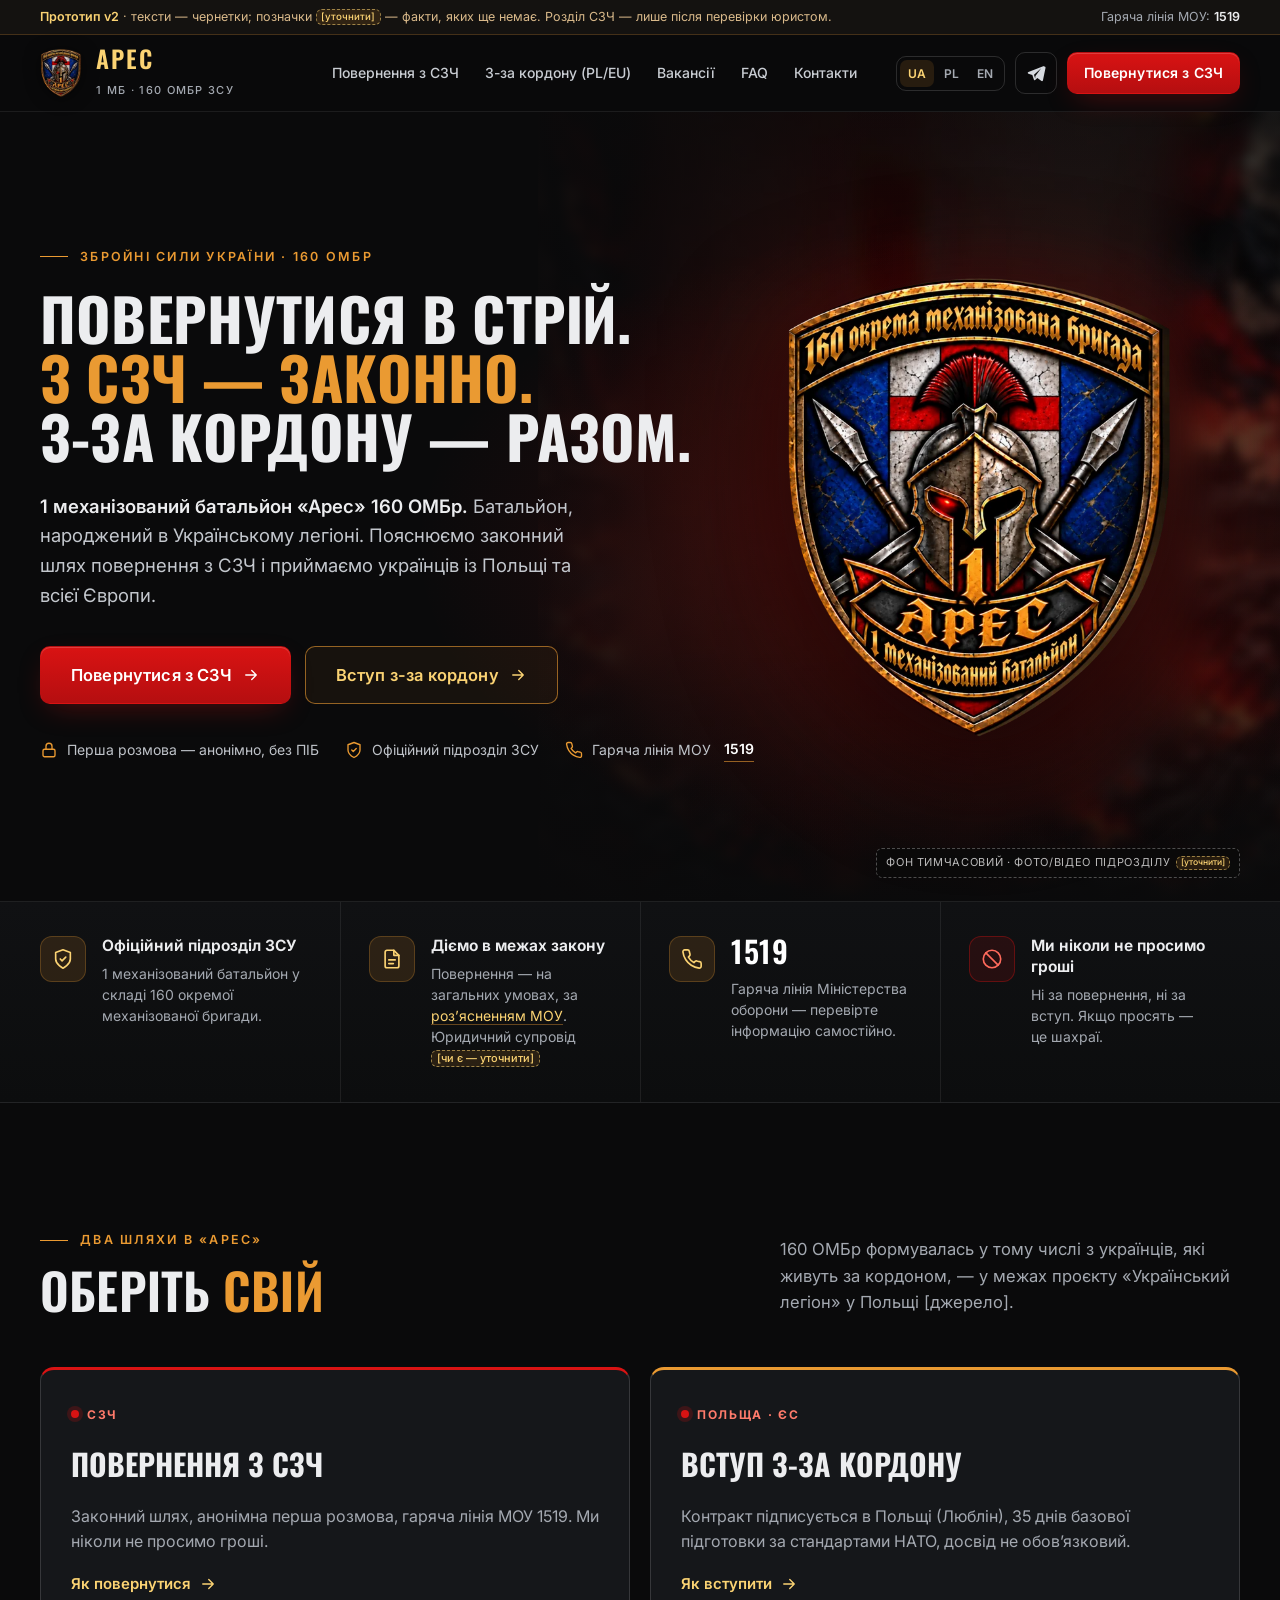
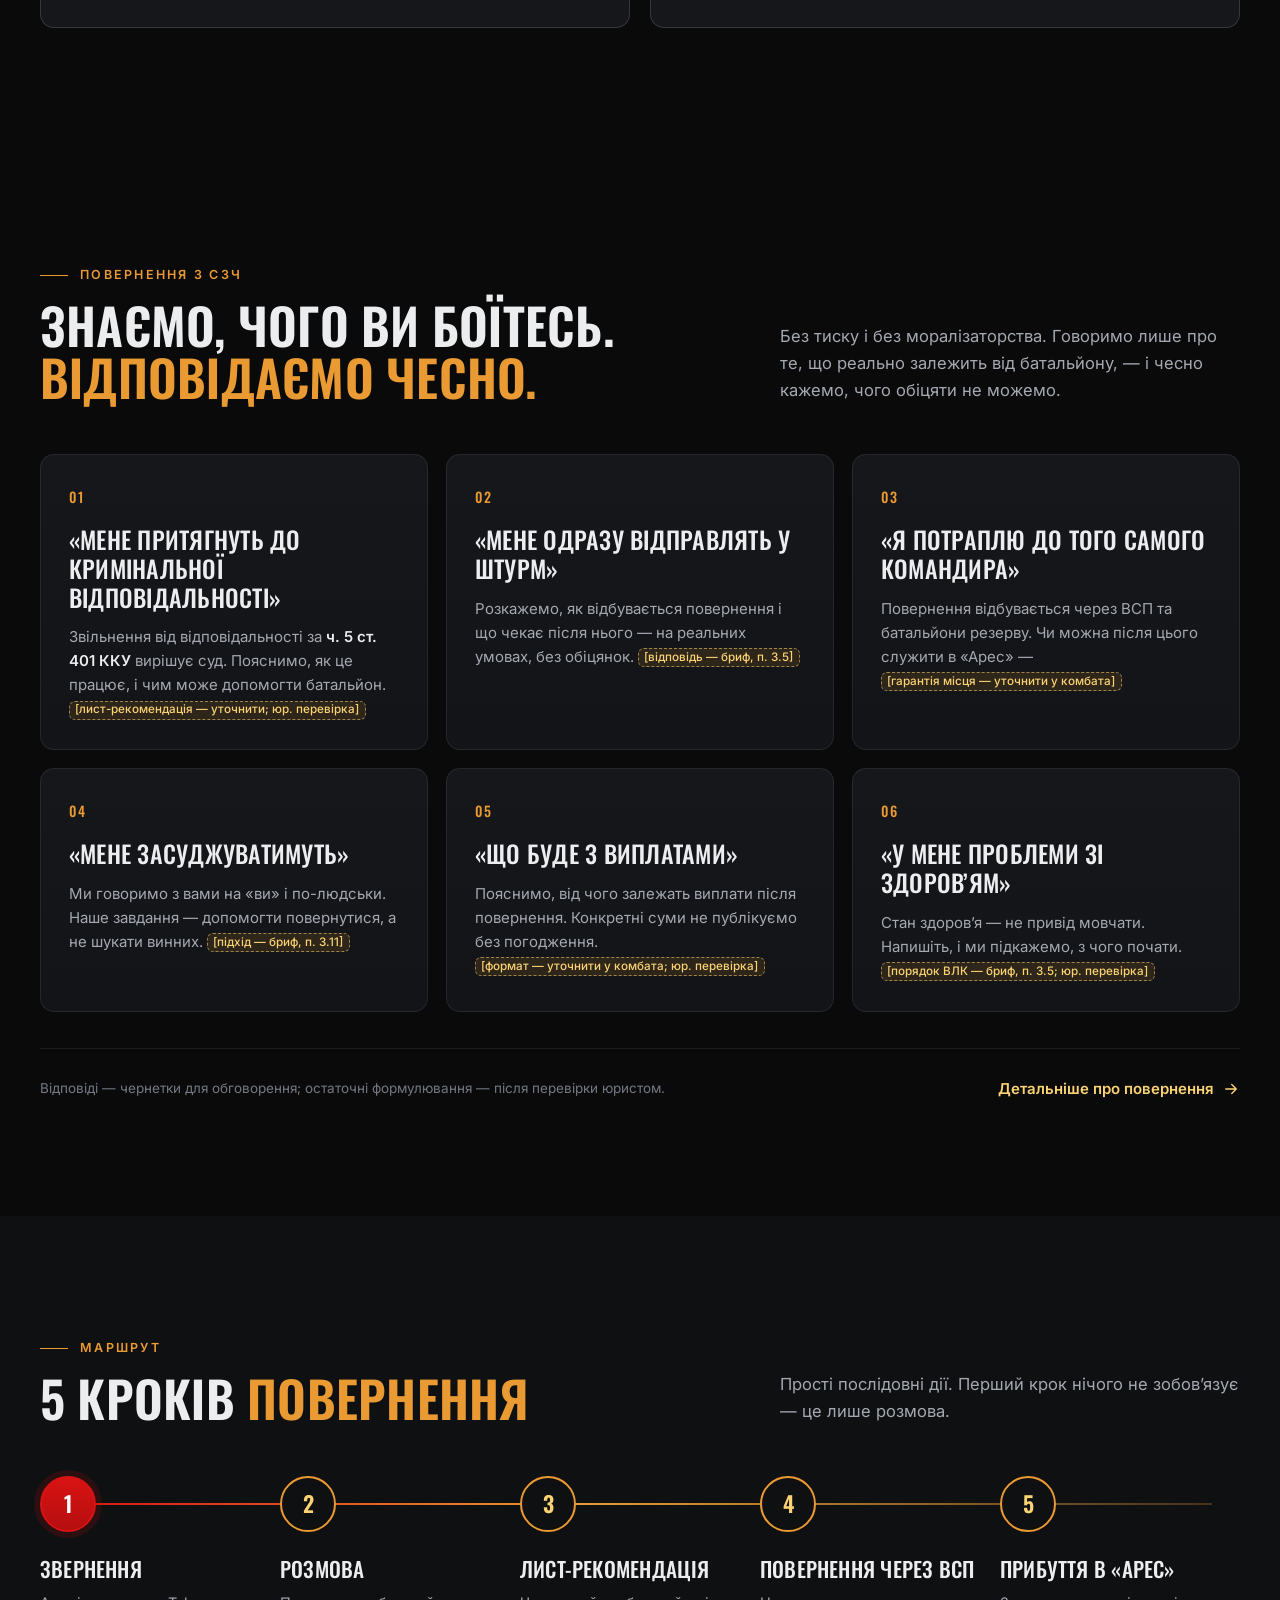
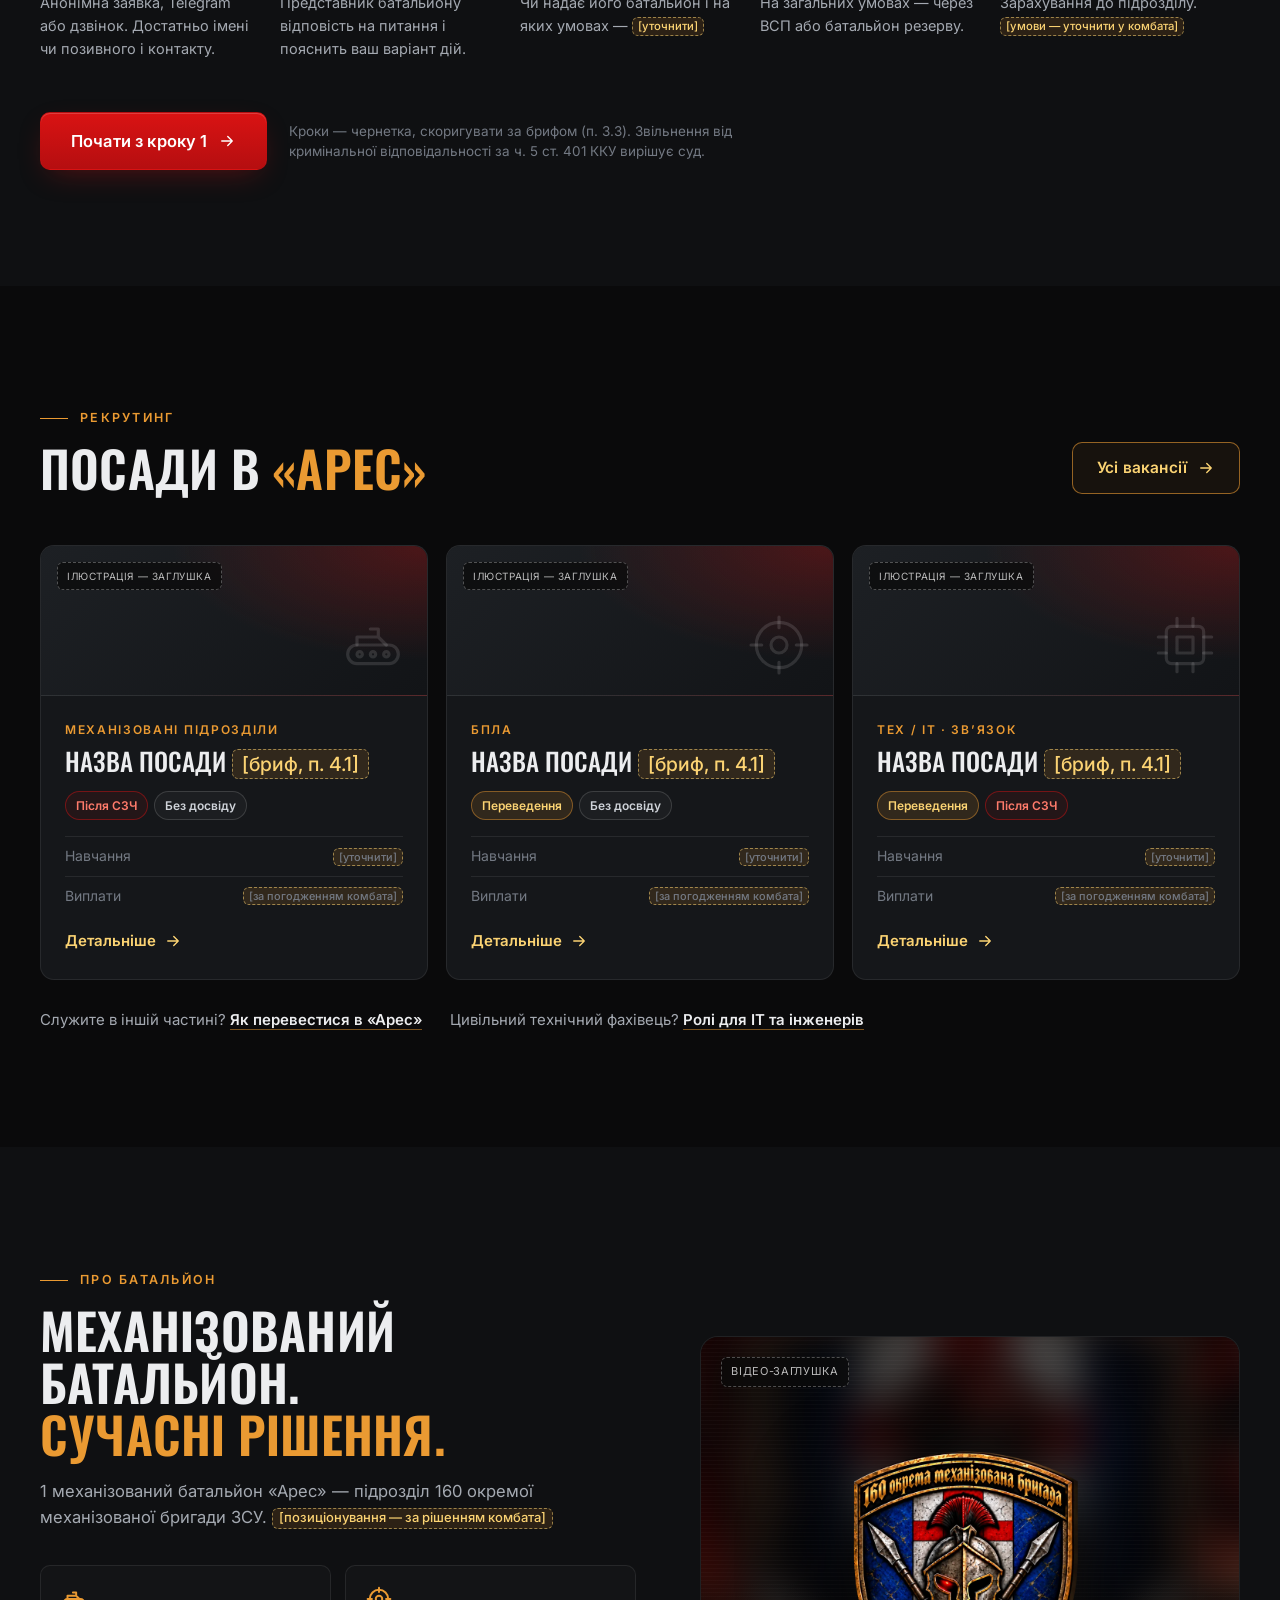
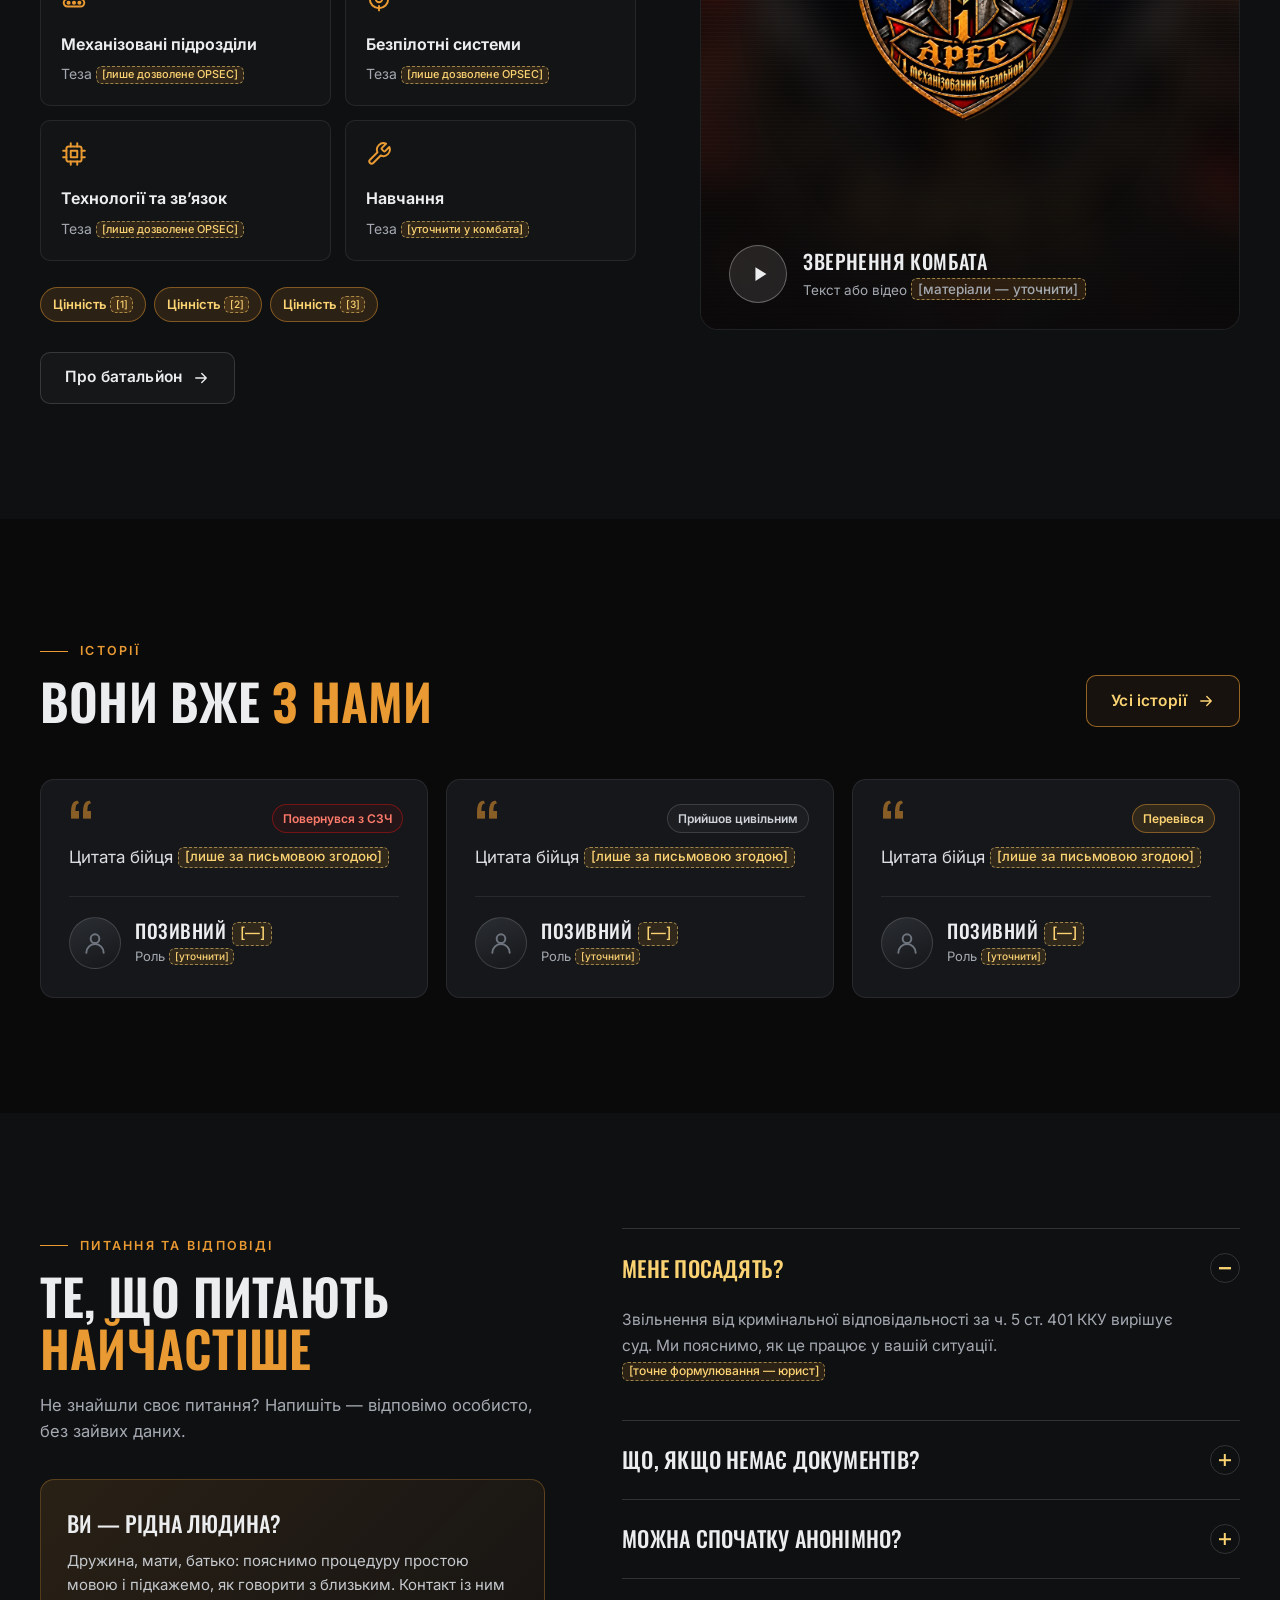
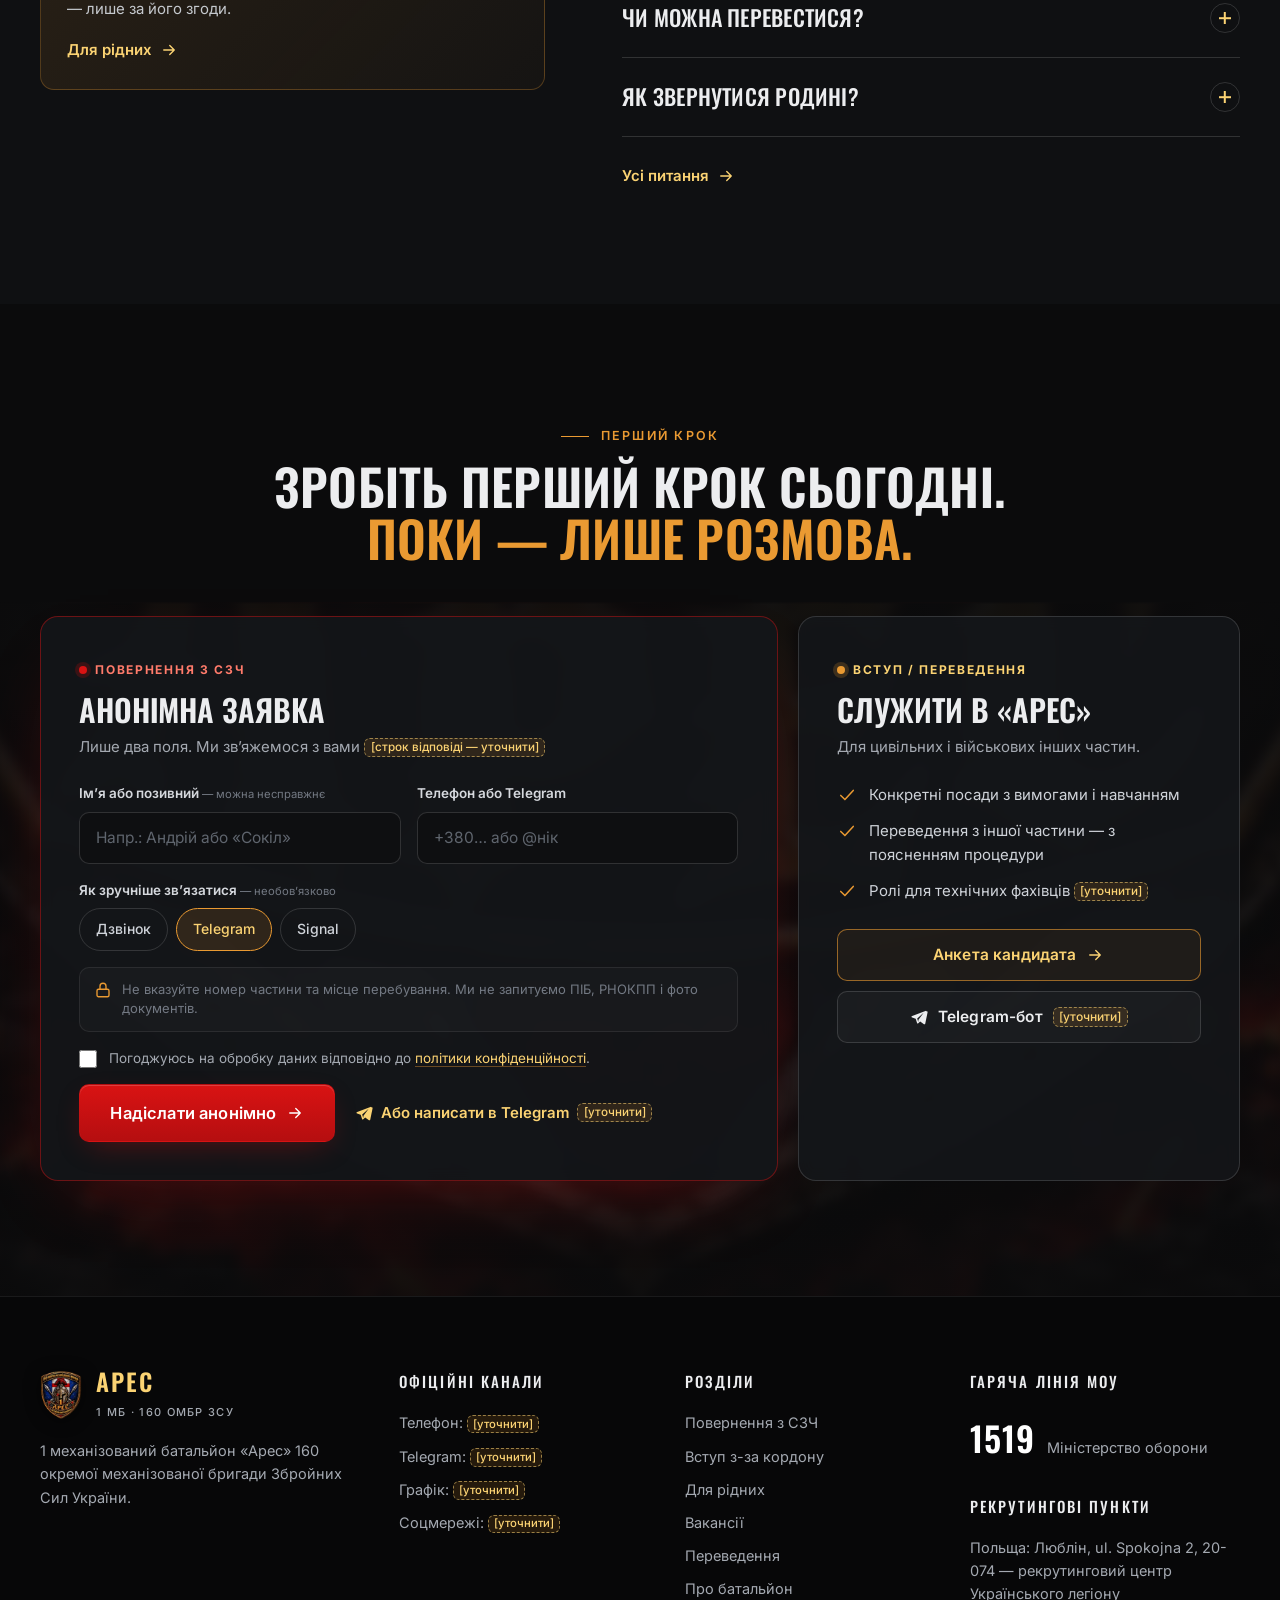
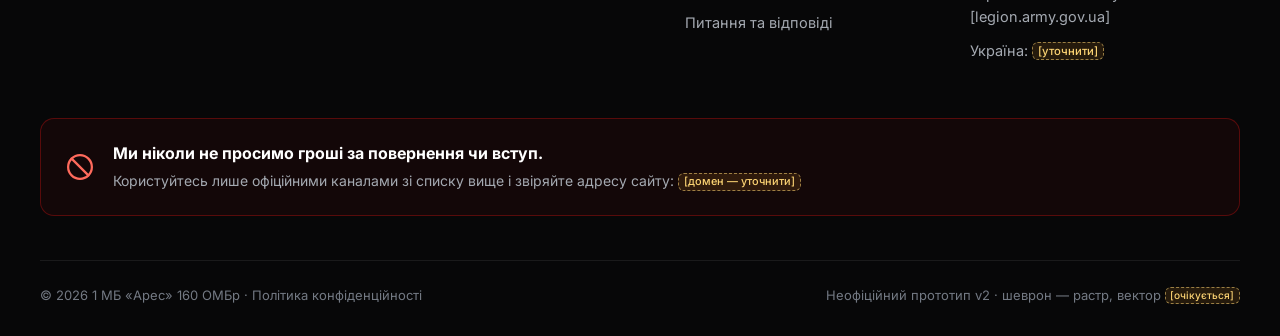
==== index.html @ 5e29948a "Mobile: PL/EU and СЗЧ quick buttons, language switch in menu" ====
<!doctype html>
<html lang="uk">
<head>
<meta charset="utf-8">
<meta name="viewport" content="width=device-width, initial-scale=1, viewport-fit=cover">
<title>1 МБ «Арес» · 160 ОМБр — повернення з СЗЧ і вступ з-за кордону</title>
<meta name="description" content="1 механізований батальйон «Арес» 160 окремої механізованої бригади ЗСУ. Пояснюємо законний шлях повернення з СЗЧ і шукаємо тих, хто хоче служити разом із нами.">
<meta name="robots" content="noindex, nofollow"><!-- прототип: не індексувати -->
<meta name="theme-color" content="#0A0A0B">
<link rel="icon" href="assets/img/favicon.png">
<link rel="preload" href="assets/fonts/Oswald.ttf" as="font" type="font/ttf" crossorigin>
<link rel="stylesheet" href="assets/css/style.css">
<link rel="stylesheet" href="assets/css/v2.css">
<link rel="alternate" hreflang="pl" href="pl/index.html"><link rel="alternate" hreflang="en" href="en/index.html">
<!-- Без сторонніх скриптів аналітики/пікселів (вимога для сторінок СЗЧ). -->
</head>
<body>

<svg width="0" height="0" style="position:absolute" aria-hidden="true">
  <symbol id="i-tg" viewBox="0 0 24 24"><path d="M21.4 3.6 2.9 10.8c-1.2.5-1.2 1.6 0 2l4.7 1.5 1.8 5.6c.2.7 1 .9 1.6.4l2.6-2.4 5 3.7c.6.4 1.5.1 1.7-.7l3.1-15c.3-1.2-.8-2-1.9-1.5zM9.6 14.1l8.6-7.7-6.9 9.1-.3 3.2-1.4-4.6z"/></symbol>
  <symbol id="i-phone" viewBox="0 0 24 24"><path d="M22 16.9v3a2 2 0 0 1-2.2 2 19.8 19.8 0 0 1-8.6-3.1 19.5 19.5 0 0 1-6-6A19.8 19.8 0 0 1 2.1 4.2 2 2 0 0 1 4.1 2h3a2 2 0 0 1 2 1.7c.1 1 .4 1.9.7 2.8a2 2 0 0 1-.5 2.1L8.1 9.9a16 16 0 0 0 6 6l1.3-1.3a2 2 0 0 1 2.1-.4c.9.3 1.8.6 2.8.7a2 2 0 0 1 1.7 2z"/></symbol>
  <symbol id="i-shield" viewBox="0 0 24 24"><path d="M12 22s8-4 8-10V5l-8-3-8 3v7c0 6 8 10 8 10z"/><path d="m9 12 2 2 4-4"/></symbol>
  <symbol id="i-lock" viewBox="0 0 24 24"><rect x="4" y="11" width="16" height="10" rx="2"/><path d="M8 11V7a4 4 0 0 1 8 0v4"/></symbol>
  <symbol id="i-scale" viewBox="0 0 24 24"><path d="M12 3v18M7 21h10M4 7h16M6 7l-3 7a3 3 0 0 0 6 0L6 7zM18 7l-3 7a3 3 0 0 0 6 0l-3-7z"/></symbol>
  <symbol id="i-ban" viewBox="0 0 24 24"><circle cx="12" cy="12" r="9.5"/><path d="m5.3 5.3 13.4 13.4"/></symbol>
  <symbol id="i-arrow" viewBox="0 0 24 24"><path d="M5 12h14M13 6l6 6-6 6"/></symbol>
  <symbol id="i-msg" viewBox="0 0 24 24"><path d="M21 11.5a8.4 8.4 0 0 1-9 8.4 8.6 8.6 0 0 1-3.8-.9L3 21l1.9-5.2A8.4 8.4 0 0 1 12 3a8.5 8.5 0 0 1 9 8.5z"/></symbol>
  <symbol id="i-cpu" viewBox="0 0 24 24"><rect x="5" y="5" width="14" height="14" rx="2"/><rect x="9" y="9" width="6" height="6"/><path d="M9 2v3M15 2v3M9 19v3M15 19v3M2 9h3M2 15h3M19 9h3M19 15h3"/></symbol>
  <symbol id="i-target" viewBox="0 0 24 24"><circle cx="12" cy="12" r="8.5"/><circle cx="12" cy="12" r="3"/><path d="M12 1.5v4M12 18.5v4M1.5 12h4M18.5 12h4"/></symbol>
  <symbol id="i-track" viewBox="0 0 24 24"><rect x="2.5" y="12" width="19" height="7" rx="3.5"/><path d="M6 12V9h8l3 3M14 9V6h-3"/><circle cx="7" cy="15.5" r="1"/><circle cx="12" cy="15.5" r="1"/><circle cx="17" cy="15.5" r="1"/></symbol>
  <symbol id="i-wrench" viewBox="0 0 24 24"><path d="M14.7 6.3a1 1 0 0 0 0 1.4l1.6 1.6a1 1 0 0 0 1.4 0l3.8-3.8a6 6 0 0 1-7.9 7.9l-6.9 6.9a2.1 2.1 0 0 1-3-3l6.9-6.9a6 6 0 0 1 7.9-7.9l-3.8 3.8z"/></symbol>
  <symbol id="i-users" viewBox="0 0 24 24"><circle cx="9" cy="8" r="3.5"/><path d="M2.5 20a6.5 6.5 0 0 1 13 0M16 4.6a3.5 3.5 0 0 1 0 6.8M18 14.2a6.5 6.5 0 0 1 3.5 5.8"/></symbol>
  <symbol id="i-user" viewBox="0 0 24 24"><circle cx="12" cy="8" r="4"/><path d="M4 21a8 8 0 0 1 16 0"/></symbol>
  <symbol id="i-play" viewBox="0 0 24 24"><path d="M7 4.5v15l12-7.5z"/></symbol>
  <symbol id="i-check" viewBox="0 0 24 24"><path d="m4.5 12.5 5 5 10-11"/></symbol>
  <symbol id="i-info" viewBox="0 0 24 24"><circle cx="12" cy="12" r="9.5"/><path d="M12 11v6M12 7.5v.01"/></symbol>
  <symbol id="i-file" viewBox="0 0 24 24"><path d="M14 2.5H6.5a2 2 0 0 0-2 2v15a2 2 0 0 0 2 2h11a2 2 0 0 0 2-2V8z"/><path d="M14 2.5V8h5.5M8.5 13h7M8.5 17h5"/></symbol>
  <symbol id="i-menu" viewBox="0 0 24 24"><path d="M3.5 7h17M3.5 12h17M3.5 17h17"/></symbol>
  <symbol id="i-x" viewBox="0 0 24 24"><path d="M6 6l12 12M18 6 6 18"/></symbol>
  <symbol id="i-heart" viewBox="0 0 24 24"><path d="M19.5 12.6 12 20l-7.5-7.4A4.9 4.9 0 0 1 12 6a4.9 4.9 0 0 1 7.5 6.6z"/></symbol>
  <symbol id="i-cross" viewBox="0 0 24 24"><path d="M9 3h6v6h6v6h-6v6H9v-6H3V9h6z"/></symbol>
</svg>

<!-- Службова смуга прототипу -->
<div class="protobar">
  <div class="container">
    <span class="protobar__long"><b>Прототип v2</b> · тексти — чернетки; позначки <span class="tbd">[уточнити]</span> — факти, яких ще немає. Розділ СЗЧ — лише після перевірки юристом.</span><span class="protobar__short"><b>Прототип v2</b> · <span class="tbd">[уточнити]</span> — факти ще невідомі</span>
    <span class="protobar__hot">Гаряча лінія МОУ: <a href="tel:1519">1519</a></span>
  </div>
</div>

<!-- 0. ХЕДЕР -->
<header class="header">
  <div class="container header__row">
    <a class="brand" href="#top" aria-label="Арес — на головну">
      <img src="assets/img/ares-chevron-120.webp" alt="Шеврон 1 МБ «Арес»" width="40" height="44">
      <span><span class="brand__name">АРЕС</span><span class="brand__sub">1 МБ · 160 ОМБр ЗСУ</span></span>
    </a>
    <nav class="nav" aria-label="Головне меню">
      <a href="szch.html">Повернення з СЗЧ</a>
      <a href="abroad.html">З-за кордону (PL/EU)</a>
      <a href="#vacancies">Вакансії</a>
      <a href="#about">Про батальйон</a>
      <a href="#stories">Історії</a>
      <a href="#faq">FAQ</a>
      <a href="#footer">Контакти</a>
    </nav>
    <div class="header__actions">
      <span class="langs"><a href="index.html" aria-current="true">UA</a><a href="pl/index.html" lang="pl">PL</a><a href="en/index.html" lang="en">EN</a></span>
      <a class="icon-btn" href="#" title="Telegram [акаунт — уточнити]" aria-label="Telegram"><svg class="icon icon--fill"><use href="#i-tg"/></svg></a>
      <a class="btn btn--red btn--sm" href="#form">Повернутися з СЗЧ</a>
      <button class="icon-btn burger" type="button" aria-label="Меню" data-menu-open><svg class="icon"><use href="#i-menu"/></svg></button>
    </div>
  </div>
</header>

<div class="mmenu" id="mmenu" role="dialog" aria-label="Меню">
  <div class="mmenu__top">
    <span class="brand"><img src="assets/img/ares-chevron-120.webp" alt="" width="34"><span class="brand__name">АРЕС</span></span>
    <button class="icon-btn" type="button" aria-label="Закрити" data-menu-close><svg class="icon"><use href="#i-x"/></svg></button>
  </div>
  <span class="langs langs--m"><a href="index.html" aria-current="true">UA</a><a href="pl/index.html" lang="pl">PL</a><a href="en/index.html" lang="en">EN</a></span>
  <nav>
    <a href="szch.html" data-menu-close>Повернення з СЗЧ</a>
    <a href="abroad.html" data-menu-close>З-за кордону (PL/EU)</a>
    <a href="#vacancies" data-menu-close>Вакансії</a>
    <a href="#about" data-menu-close>Про батальйон</a>
    <a href="#stories" data-menu-close>Історії</a>
    <a href="#faq" data-menu-close>FAQ</a>
    <a href="#footer" data-menu-close>Контакти</a>
  </nav>
  <a class="btn btn--red btn--lg" href="#form" data-menu-close>Повернутися з СЗЧ</a>
</div>

<main id="top">

<!-- 1. ПЕРШИЙ ЕКРАН -->
<section class="hero" aria-labelledby="hero-title">
  <div class="hero__media" role="img" aria-label="Тимчасовий фон: фрагмент емблеми батальйону"></div>
  <div class="hero__shade"></div>
  <div class="hero__grain"></div>
  <img class="hero__emblem" src="assets/img/ares-chevron-640.webp" alt="Шеврон 1 механізованого батальйону «Арес» 160 ОМБр" width="640" height="702">
  <span class="ph-label">Фон тимчасовий · фото/відео підрозділу <span class="tbd">[уточнити]</span></span>
  <div class="container hero__inner">
    <div class="hero__content">
      <span class="eyebrow">Збройні Сили України · 160 ОМБр</span>
      <h1 id="hero-title">
        <span>Повернутися <span class="nw">в стрій.</span></span>
        <span class="gold">З СЗЧ — законно.</span>
        <span>З-за кордону — разом.</span>
      </h1>
      <p class="hero__sub"><strong>1 механізований батальйон «Арес» 160 ОМБр.</strong> Батальйон, народжений в Українському легіоні. Пояснюємо законний шлях повернення з СЗЧ і приймаємо українців із Польщі та всієї Європи.</p>
      <div class="hero__ctas">
        <a class="btn btn--red btn--lg" href="szch.html">Повернутися з СЗЧ <svg class="icon"><use href="#i-arrow"/></svg></a>
        <a class="btn btn--gold btn--lg" href="abroad.html">Вступ з-за кордону <svg class="icon"><use href="#i-arrow"/></svg></a>
      </div>
      <ul class="hero__assure">
        <li><svg class="icon"><use href="#i-lock"/></svg>Перша розмова — анонімно, без ПІБ</li>
        <li><svg class="icon"><use href="#i-shield"/></svg>Офіційний підрозділ ЗСУ</li>
        <li><svg class="icon"><use href="#i-phone"/></svg>Гаряча лінія МОУ&nbsp;<a href="tel:1519">1519</a></li>
      </ul>
    </div>
  </div>
</section>

<!-- 2. ДОВІРА -->
<section class="trust" aria-label="Чому нам можна довіряти">
  <div class="container trust__grid">
    <div class="trust__item">
      <div class="trust__icon"><svg class="icon"><use href="#i-shield"/></svg></div>
      <div><h3>Офіційний підрозділ ЗСУ</h3><p>1 механізований батальйон у складі 160 окремої механізованої бригади.</p></div>
    </div>
    <div class="trust__item">
      <div class="trust__icon"><svg class="icon"><use href="#i-file"/></svg></div>
      <div><h3>Діємо в межах закону</h3><p>Повернення — на загальних умовах, за <a href="#">роз’ясненням МОУ</a>. Юридичний супровід <span class="tbd">[чи є — уточнити]</span></p></div>
    </div>
    <div class="trust__item">
      <div class="trust__icon"><svg class="icon"><use href="#i-phone"/></svg></div>
      <div><span class="trust__big">1519</span><p style="margin-top:6px">Гаряча лінія Міністерства оборони — перевірте інформацію самостійно.</p></div>
    </div>
    <div class="trust__item trust__item--warn">
      <div class="trust__icon"><svg class="icon"><use href="#i-ban"/></svg></div>
      <div><h3>Ми ніколи не просимо гроші</h3><p>Ні за повернення, ні за вступ. Якщо просять — це шахраї.</p></div>
    </div>
  </div>
</section>

<!-- 2b. ДВА ШЛЯХИ -->
<section class="section paths" aria-labelledby="paths-title">
  <div class="container">
    <div class="section__head"><div><span class="eyebrow">Два шляхи в «Арес»</span><h2 class="h2" id="paths-title">Оберіть <em>свій</em></h2></div>
    <p class="lead">160 ОМБр формувалась у тому числі з українців, які живуть за кордоном, — у межах проєкту «Український легіон» у Польщі <a href="https://lfrecruiting.mil.gov.ua/brigade?id=20" target="_blank" rel="noopener">[джерело]</a>.</p></div>
    <div class="paths__grid">
      <a class="path path--red" href="szch.html"><span class="card__tag">СЗЧ</span><h3>Повернення з СЗЧ</h3><p>Законний шлях, анонімна перша розмова, гаряча лінія МОУ 1519. Ми ніколи не просимо гроші.</p><span class="link-arrow">Як повернутися <svg class="icon"><use href="#i-arrow"/></svg></span></a>
      <a class="path path--gold" href="abroad.html"><span class="card__tag">Польща · ЄС</span><h3>Вступ з-за кордону</h3><p>Контракт підписується в Польщі (Люблін), 35 днів базової підготовки за стандартами НАТО, досвід не обовʼязковий.</p><span class="link-arrow">Як вступити <svg class="icon"><use href="#i-arrow"/></svg></span></a>
    </div>
  </div>
</section>

<!-- 3. СТРАХИ → ВІДПОВІДІ -->
<section class="section" id="szch" aria-labelledby="fears-title">
  <div class="container">
    <div class="section__head">
      <div>
        <span class="eyebrow">Повернення з СЗЧ</span>
        <h2 class="h2" id="fears-title">Знаємо, чого ви боїтесь.<br><em>Відповідаємо чесно.</em></h2>
      </div>
      <p class="lead">Без тиску і без моралізаторства. Говоримо лише про те, що реально залежить від батальйону, — і чесно кажемо, чого обіцяти не можемо.</p>
    </div>
    <div class="fears">
      <article class="fear">
        <span class="fear__num">01</span>
        <h3 class="fear__q">«Мене притягнуть до кримінальної відповідальності»</h3>
        <p class="fear__a">Звільнення від відповідальності за <strong>ч. 5 ст. 401 ККУ</strong> вирішує суд. Пояснимо, як це працює, і чим може допомогти батальйон. <span class="tbd">[лист-рекомендація — уточнити; юр. перевірка]</span></p>
      </article>
      <article class="fear">
        <span class="fear__num">02</span>
        <h3 class="fear__q">«Мене одразу відправлять у штурм»</h3>
        <p class="fear__a">Розкажемо, як відбувається повернення і що чекає після нього — на реальних умовах, без обіцянок. <span class="tbd">[відповідь — бриф, п. 3.5]</span></p>
      </article>
      <article class="fear">
        <span class="fear__num">03</span>
        <h3 class="fear__q">«Я потраплю до того самого командира»</h3>
        <p class="fear__a">Повернення відбувається через ВСП та батальйони резерву. Чи можна після цього служити в «Арес» — <span class="tbd">[гарантія місця — уточнити у комбата]</span></p>
      </article>
      <article class="fear">
        <span class="fear__num">04</span>
        <h3 class="fear__q">«Мене засуджуватимуть»</h3>
        <p class="fear__a">Ми говоримо з вами на «ви» і по-людськи. Наше завдання — допомогти повернутися, а не шукати винних. <span class="tbd">[підхід — бриф, п. 3.11]</span></p>
      </article>
      <article class="fear">
        <span class="fear__num">05</span>
        <h3 class="fear__q">«Що буде з виплатами»</h3>
        <p class="fear__a">Пояснимо, від чого залежать виплати після повернення. Конкретні суми не публікуємо без погодження. <span class="tbd">[формат — уточнити у комбата; юр. перевірка]</span></p>
      </article>
      <article class="fear">
        <span class="fear__num">06</span>
        <h3 class="fear__q">«У мене проблеми зі здоров’ям»</h3>
        <p class="fear__a">Стан здоров’я — не привід мовчати. Напишіть, і ми підкажемо, з чого почати. <span class="tbd">[порядок ВЛК — бриф, п. 3.5; юр. перевірка]</span></p>
      </article>
    </div>
    <div class="fears__foot">
      <span>Відповіді — чернетки для обговорення; остаточні формулювання — після перевірки юристом.</span>
      <a class="link-arrow" href="#">Детальніше про повернення <svg class="icon"><use href="#i-arrow"/></svg></a>
    </div>
  </div>
</section>

<!-- 4. КРОКИ ПОВЕРНЕННЯ -->
<section class="section section--alt" aria-labelledby="steps-title">
  <div class="container">
    <div class="section__head">
      <div>
        <span class="eyebrow">Маршрут</span>
        <h2 class="h2" id="steps-title">5 кроків <em>повернення</em></h2>
      </div>
      <p class="lead">Прості послідовні дії. Перший крок нічого не зобов’язує — це лише розмова.</p>
    </div>
    <ol class="steps">
      <li class="step"><span class="step__dot">1</span><h3>Звернення</h3><p>Анонімна заявка, Telegram або дзвінок. Достатньо імені чи позивного і контакту.</p></li>
      <li class="step"><span class="step__dot">2</span><h3>Розмова</h3><p>Представник батальйону відповість на питання і пояснить ваш варіант дій.</p></li>
      <li class="step"><span class="step__dot">3</span><h3>Лист-рекомендація</h3><p>Чи надає його батальйон і на яких умовах — <span class="tbd">[уточнити]</span></p></li>
      <li class="step"><span class="step__dot">4</span><h3>Повернення через ВСП</h3><p>На загальних умовах — через ВСП або батальйон резерву.</p></li>
      <li class="step"><span class="step__dot">5</span><h3>Прибуття в «Арес»</h3><p>Зарахування до підрозділу. <span class="tbd">[умови — уточнити у комбата]</span></p></li>
    </ol>
    <div class="steps__cta">
      <a class="btn btn--red btn--lg" href="#form">Почати з кроку 1 <svg class="icon"><use href="#i-arrow"/></svg></a>
      <small>Кроки — чернетка, скоригувати за брифом (п. 3.3). Звільнення від кримінальної відповідальності за ч. 5 ст. 401 ККУ вирішує суд.</small>
    </div>
  </div>
</section>

<!-- 5. ВАКАНСІЇ (ПРЕВ’Ю) -->
<section class="section" id="vacancies" aria-labelledby="vac-title">
  <div class="container">
    <div class="section__head">
      <div>
        <span class="eyebrow">Рекрутинг</span>
        <h2 class="h2" id="vac-title">Посади в <em>«Арес»</em></h2>
      </div>
      <a class="btn btn--gold" href="#">Усі вакансії <svg class="icon"><use href="#i-arrow"/></svg></a>
    </div>
    <div class="vacs">
      <article class="vac">
        <div class="vac__media"><span class="ph-label">Ілюстрація — заглушка</span><svg class="icon"><use href="#i-track"/></svg></div>
        <div class="vac__body">
          <span class="vac__dir">Механізовані підрозділи</span>
          <h3 class="vac__title">Назва посади <span class="tbd">[бриф, п. 4.1]</span></h3>
          <div class="badges"><span class="badge badge--red">Після СЗЧ</span><span class="badge">Без досвіду</span></div>
          <ul class="vac__meta">
            <li><span>Навчання</span><span><span class="tbd">[уточнити]</span></span></li>
            <li><span>Виплати</span><span><span class="tbd">[за погодженням комбата]</span></span></li>
          </ul>
          <a class="link-arrow" href="#">Детальніше <svg class="icon"><use href="#i-arrow"/></svg></a>
        </div>
      </article>
      <article class="vac">
        <div class="vac__media"><span class="ph-label">Ілюстрація — заглушка</span><svg class="icon"><use href="#i-target"/></svg></div>
        <div class="vac__body">
          <span class="vac__dir">БпЛА</span>
          <h3 class="vac__title">Назва посади <span class="tbd">[бриф, п. 4.1]</span></h3>
          <div class="badges"><span class="badge badge--gold">Переведення</span><span class="badge">Без досвіду</span></div>
          <ul class="vac__meta">
            <li><span>Навчання</span><span><span class="tbd">[уточнити]</span></span></li>
            <li><span>Виплати</span><span><span class="tbd">[за погодженням комбата]</span></span></li>
          </ul>
          <a class="link-arrow" href="#">Детальніше <svg class="icon"><use href="#i-arrow"/></svg></a>
        </div>
      </article>
      <article class="vac">
        <div class="vac__media"><span class="ph-label">Ілюстрація — заглушка</span><svg class="icon"><use href="#i-cpu"/></svg></div>
        <div class="vac__body">
          <span class="vac__dir">Тех / ІТ · зв’язок</span>
          <h3 class="vac__title">Назва посади <span class="tbd">[бриф, п. 4.1]</span></h3>
          <div class="badges"><span class="badge badge--gold">Переведення</span><span class="badge badge--red">Після СЗЧ</span></div>
          <ul class="vac__meta">
            <li><span>Навчання</span><span><span class="tbd">[уточнити]</span></span></li>
            <li><span>Виплати</span><span><span class="tbd">[за погодженням комбата]</span></span></li>
          </ul>
          <a class="link-arrow" href="#">Детальніше <svg class="icon"><use href="#i-arrow"/></svg></a>
        </div>
      </article>
    </div>
    <div class="vacs__alt">
      <span>Служите в іншій частині? <a href="#">Як перевестися в «Арес»</a></span>
      <span>Цивільний технічний фахівець? <a href="#">Ролі для ІТ та інженерів</a></span>
    </div>
  </div>
</section>

<!-- 6. ПРО БАТАЛЬЙОН / ТЕХНОЛОГІЇ -->
<section class="section section--alt" id="about" aria-labelledby="about-title">
  <div class="container about">
    <div>
      <span class="eyebrow">Про батальйон</span>
      <h2 class="h2" id="about-title">Механізований батальйон.<br><em>Сучасні рішення.</em></h2>
      <p class="lead">1 механізований батальйон «Арес» — підрозділ 160 окремої механізованої бригади ЗСУ. <span class="tbd">[позиціонування — за рішенням комбата]</span></p>
      <div class="theses">
        <div class="thesis"><svg class="icon"><use href="#i-track"/></svg><h3>Механізовані підрозділи</h3><p>Теза <span class="tbd">[лише дозволене OPSEC]</span></p></div>
        <div class="thesis"><svg class="icon"><use href="#i-target"/></svg><h3>Безпілотні системи</h3><p>Теза <span class="tbd">[лише дозволене OPSEC]</span></p></div>
        <div class="thesis"><svg class="icon"><use href="#i-cpu"/></svg><h3>Технології та зв’язок</h3><p>Теза <span class="tbd">[лише дозволене OPSEC]</span></p></div>
        <div class="thesis"><svg class="icon"><use href="#i-wrench"/></svg><h3>Навчання</h3><p>Теза <span class="tbd">[уточнити у комбата]</span></p></div>
      </div>
      <div class="values">
        <span class="badge badge--gold">Цінність <span class="tbd">[1]</span></span>
        <span class="badge badge--gold">Цінність <span class="tbd">[2]</span></span>
        <span class="badge badge--gold">Цінність <span class="tbd">[3]</span></span>
      </div>
      <a class="btn btn--ghost" href="#">Про батальйон <svg class="icon"><use href="#i-arrow"/></svg></a>
    </div>
    <div class="about__media">
      <span class="ph-label">Відео-заглушка</span>
      <img class="about__shield" src="assets/img/ares-chevron-640.webp" alt="Шеврон батальйону «Арес»" width="640" height="702" loading="lazy">
      <div class="about__play">
        <i><svg class="icon icon--fill"><use href="#i-play"/></svg></i>
        <div><b>Звернення комбата</b><span>Текст або відео <span class="tbd">[матеріали — уточнити]</span></span></div>
      </div>
    </div>
  </div>
</section>

<!-- 7. ІСТОРІЇ -->
<section class="section" id="stories" aria-labelledby="stories-title">
  <div class="container">
    <div class="section__head">
      <div>
        <span class="eyebrow">Історії</span>
        <h2 class="h2" id="stories-title">Вони вже <em>з нами</em></h2>
      </div>
      <a class="btn btn--gold" href="#">Усі історії <svg class="icon"><use href="#i-arrow"/></svg></a>
    </div>
    <div class="stories">
      <article class="story">
        <span class="badge badge--red">Повернувся з СЗЧ</span>
        <div class="story__q">“</div>
        <blockquote>Цитата бійця <span class="tbd">[лише за письмовою згодою]</span></blockquote>
        <div class="story__who"><span class="avatar"><svg class="icon"><use href="#i-user"/></svg></span><div><div class="story__name">Позивний <span class="tbd">[—]</span></div><div class="story__role">Роль <span class="tbd">[уточнити]</span></div></div></div>
      </article>
      <article class="story">
        <span class="badge">Прийшов цивільним</span>
        <div class="story__q">“</div>
        <blockquote>Цитата бійця <span class="tbd">[лише за письмовою згодою]</span></blockquote>
        <div class="story__who"><span class="avatar"><svg class="icon"><use href="#i-user"/></svg></span><div><div class="story__name">Позивний <span class="tbd">[—]</span></div><div class="story__role">Роль <span class="tbd">[уточнити]</span></div></div></div>
      </article>
      <article class="story">
        <span class="badge badge--gold">Перевівся</span>
        <div class="story__q">“</div>
        <blockquote>Цитата бійця <span class="tbd">[лише за письмовою згодою]</span></blockquote>
        <div class="story__who"><span class="avatar"><svg class="icon"><use href="#i-user"/></svg></span><div><div class="story__name">Позивний <span class="tbd">[—]</span></div><div class="story__role">Роль <span class="tbd">[уточнити]</span></div></div></div>
      </article>
    </div>
  </div>
</section>

<!-- 8. FAQ -->
<section class="section section--alt" id="faq" aria-labelledby="faq-title">
  <div class="container faq-wrap">
    <div>
      <span class="eyebrow">Питання та відповіді</span>
      <h2 class="h2" id="faq-title">Те, що питають <em>найчастіше</em></h2>
      <p class="lead">Не знайшли своє питання? Напишіть — відповімо особисто, без зайвих даних.</p>
      <div class="family">
        <h3>Ви — рідна людина?</h3>
        <p>Дружина, мати, батько: пояснимо процедуру простою мовою і підкажемо, як говорити з близьким. Контакт із ним — лише за його згоди.</p>
        <a class="link-arrow" href="#">Для рідних <svg class="icon"><use href="#i-arrow"/></svg></a>
      </div>
    </div>
    <div>
      <div class="faq">
        <details open>
          <summary>Мене посадять?<span class="pm"></span></summary>
          <div class="ans"><p>Звільнення від кримінальної відповідальності за ч. 5 ст. 401 ККУ вирішує суд. Ми пояснимо, як це працює у вашій ситуації. <span class="tbd">[точне формулювання — юрист]</span></p></div>
        </details>
        <details>
          <summary>Що, якщо немає документів?<span class="pm"></span></summary>
          <div class="ans"><p>Напишіть нам — підкажемо, з чого почати. <span class="tbd">[процедура — юрист / ВСП]</span></p></div>
        </details>
        <details>
          <summary>Можна спочатку анонімно?<span class="pm"></span></summary>
          <div class="ans"><p>Так. Для першої розмови достатньо імені або позивного (можна несправжнього) і телефону чи Telegram. Ми не запитуємо ПІБ, РНОКПП, номер частини чи місце перебування.</p></div>
        </details>
        <details>
          <summary>Чи можна перевестися?<span class="pm"></span></summary>
          <div class="ans"><p>Так, з інших частин. Процедуру, строки і хто супроводжує — пояснимо в розмові. <span class="tbd">[процедура — бриф, п. 4.8]</span></p></div>
        </details>
        <details>
          <summary>Як звернутися родині?<span class="pm"></span></summary>
          <div class="ans"><p>Рідні можуть звернутися самі й отримати консультацію для родини. Зв’язок із самою людиною — лише за її згоди.</p></div>
        </details>
      </div>
      <p style="margin:26px 0 0"><a class="link-arrow" href="#">Усі питання <svg class="icon"><use href="#i-arrow"/></svg></a></p>
    </div>
  </div>
</section>

<!-- 9. ФІНАЛЬНИЙ CTA -->
<section class="section final" id="form" aria-labelledby="final-title">
  <div class="container">
    <div class="final__head">
      <span class="eyebrow">Перший крок</span>
      <h2 class="h2" id="final-title">Зробіть перший крок сьогодні.<br><em>Поки — лише розмова.</em></h2>
    </div>
    <div class="final__grid">
      <div class="card card--szch">
        <span class="card__tag">Повернення з СЗЧ</span>
        <h3>Анонімна заявка</h3>
        <p>Лише два поля. Ми зв’яжемося з вами <span class="tbd">[строк відповіді — уточнити]</span></p>
        <form class="form" id="szch-form" novalidate>
          <div class="field">
            <label for="f-name">Ім’я або позивний <small>— можна несправжнє</small></label>
            <input id="f-name" name="name" autocomplete="off" placeholder="Напр.: Андрій або «Сокіл»" required>
          </div>
          <div class="field">
            <label for="f-contact">Телефон або Telegram</label>
            <input id="f-contact" name="contact" autocomplete="off" inputmode="text" placeholder="+380… або @нік" required>
          </div>
          <div class="field field--full">
            <span class="lbl">Як зручніше зв’язатися <small>— необов’язково</small></span>
            <div class="chips">
              <label><input type="radio" name="via" value="call"><span>Дзвінок</span></label>
              <label><input type="radio" name="via" value="tg" checked><span>Telegram</span></label>
              <label><input type="radio" name="via" value="signal"><span>Signal</span></label>
            </div>
          </div>
          <div class="form__note"><svg class="icon"><use href="#i-lock"/></svg><span>Не вказуйте номер частини та місце перебування. Ми не запитуємо ПІБ, РНОКПП і фото документів.</span></div>
          <label class="consent"><input type="checkbox" required> <span>Погоджуюсь на обробку даних відповідно до <a href="#">політики конфіденційності</a>.</span></label>
          <div class="form__foot">
            <button class="btn btn--red btn--lg" type="submit">Надіслати анонімно <svg class="icon"><use href="#i-arrow"/></svg></button>
            <a class="link-arrow" href="#"><svg class="icon icon--fill"><use href="#i-tg"/></svg> Або написати в Telegram <span class="tbd">[уточнити]</span></a>
          </div>
          <div class="form__ok" role="status">Прототип: форма не надсилає дані. У робочій версії — сторінка «Дякуємо» з поясненням, що буде далі.</div>
        </form>
      </div>
      <div class="card card--join">
        <span class="card__tag">Вступ / переведення</span>
        <h3>Служити в «Арес»</h3>
        <p>Для цивільних і військових інших частин.</p>
        <ul class="join-list">
          <li><svg class="icon"><use href="#i-check"/></svg>Конкретні посади з вимогами і навчанням</li>
          <li><svg class="icon"><use href="#i-check"/></svg>Переведення з іншої частини — з поясненням процедури</li>
          <li><svg class="icon"><use href="#i-check"/></svg><span>Ролі для технічних фахівців <span class="tbd">[уточнити]</span></span></li>
        </ul>
        <div class="btns">
          <a class="btn btn--gold" href="#">Анкета кандидата <svg class="icon"><use href="#i-arrow"/></svg></a>
          <a class="btn btn--ghost" href="#"><svg class="icon icon--fill"><use href="#i-tg"/></svg> Telegram-бот <span class="tbd">[уточнити]</span></a>
        </div>
      </div>
    </div>
  </div>
</section>

</main>

<!-- 10. ФУТЕР -->
<footer class="footer" id="footer">
  <div class="container">
    <div class="footer__grid">
      <div class="footer__brand">
        <span class="brand"><img src="assets/img/ares-chevron-120.webp" alt="" width="44"><span><span class="brand__name">АРЕС</span><span class="brand__sub">1 МБ · 160 ОМБр ЗСУ</span></span></span>
        <p>1 механізований батальйон «Арес» 160 окремої механізованої бригади Збройних Сил України.</p>
      </div>
      <div>
        <h4>Офіційні канали</h4>
        <ul>
          <li>Телефон: <span class="tbd">[уточнити]</span></li>
          <li>Telegram: <span class="tbd">[уточнити]</span></li>
          <li>Графік: <span class="tbd">[уточнити]</span></li>
          <li>Соцмережі: <span class="tbd">[уточнити]</span></li>
        </ul>
      </div>
      <div>
        <h4>Розділи</h4>
        <ul>
          <li><a href="szch.html">Повернення з СЗЧ</a></li>
          <li><a href="abroad.html">Вступ з-за кордону</a></li>
          <li><a href="#">Для рідних</a></li>
          <li><a href="#vacancies">Вакансії</a></li>
          <li><a href="#">Переведення</a></li>
          <li><a href="#about">Про батальйон</a></li>
          <li><a href="#faq">Питання та відповіді</a></li>
        </ul>
      </div>
      <div>
        <h4>Гаряча лінія МОУ</h4>
        <div class="footer__hot"><b>1519</b><span>Міністерство оборони</span></div>
        <h4 style="margin-top:28px">Рекрутингові пункти</h4>
        <ul><li>Польща: Люблін, ul. Spokojna 2, 20-074 — рекрутинговий центр Українського легіону <a href="https://legion.army.gov.ua/" target="_blank" rel="noopener">[legion.army.gov.ua]</a></li><li>Україна: <span class="tbd">[уточнити]</span></li></ul>
      </div>
    </div>
    <div class="antifraud">
      <svg class="icon"><use href="#i-ban"/></svg>
      <div><b>Ми ніколи не просимо гроші за повернення чи вступ.</b><p>Користуйтесь лише офіційними каналами зі списку вище і звіряйте адресу сайту: <span class="tbd">[домен — уточнити]</span></p></div>
    </div>
    <div class="footer__bottom">
      <span>© 2026 1 МБ «Арес» 160 ОМБр · <a href="#">Політика конфіденційності</a></span>
      <span>Неофіційний прототип v2 · шеврон — растр, вектор <span class="tbd">[очікується]</span></span>
    </div>
  </div>
</footer>

<!-- Sticky-панель (мобільна) -->
<nav class="mbar" aria-label="Швидкі дії">
  <a href="szch.html"><svg class="icon"><use href="#i-shield"/></svg>З СЗЧ</a>
  <a class="mbar__abroad" href="abroad.html"><svg class="icon"><use href="#i-arrow"/></svg>PL/EU</a>
  <a class="mbar__main" href="#form"><svg class="icon"><use href="#i-msg"/></svg>Заявка</a>
</nav>

<script src="assets/js/main.js"></script>
</body>
</html>
---- assets/css/style.css ----
/* ===== Ares · 1 МБ 160 ОМБр · Homepage prototype v0.1 ===== */
@font-face{font-family:"Oswald";src:url("../fonts/Oswald.ttf") format("truetype");font-weight:200 700;font-display:swap}
@font-face{font-family:"Inter";src:url("../fonts/Inter.ttf") format("truetype");font-weight:100 900;font-display:swap}

:root{
  --bg:#0A0A0B; --bg-2:#0F1012; --panel:#15171A; --panel-2:#1B1E22;
  --line:rgba(255,255,255,.08); --line-2:rgba(255,255,255,.14);
  --text:#ECEDEF; --muted:#A4A9B1; --dim:#737983; --steel:#8B929C;
  --gold:#EA9A32; --gold-2:#FBD373; --gold-dim:rgba(234,154,50,.13); --bronze:#6C3D14;
  --red:#B50E10; --red-2:#D91313; --red-glow:rgba(217,19,19,.38);
  --radius:14px; --radius-sm:10px;
  --container:1240px; --gutter:clamp(20px,4vw,40px);
  --display:"Oswald","Arial Narrow",sans-serif; --body:"Inter",system-ui,-apple-system,"Segoe UI",sans-serif;
}
*,*::before,*::after{box-sizing:border-box}
html{scroll-behavior:smooth;-webkit-text-size-adjust:100%}
body{margin:0;background:var(--bg);color:var(--text);font-family:var(--body);font-size:16px;line-height:1.6;-webkit-font-smoothing:antialiased;text-rendering:optimizeLegibility}
img{max-width:100%;display:block}
a{color:inherit;text-decoration:none}
button,input,select,textarea{font:inherit;color:inherit}
.container{width:100%;max-width:calc(var(--container) + 2*var(--gutter));margin:0 auto;padding:0 var(--gutter)}
.sr-only{position:absolute;width:1px;height:1px;overflow:hidden;clip:rect(0 0 0 0);white-space:nowrap}
.icon{width:20px;height:20px;flex:none;stroke:currentColor;fill:none;stroke-width:1.8;stroke-linecap:round;stroke-linejoin:round}
.icon--fill{fill:currentColor;stroke:none}

/* placeholders for unknown facts */
.tbd{display:inline-block;font-family:var(--body);font-size:.78em;font-weight:500;letter-spacing:0;text-transform:none;line-height:1.35;color:var(--gold-2);background:var(--gold-dim);border:1px dashed rgba(251,211,115,.55);border-radius:6px;padding:.05em .45em;vertical-align:.08em;white-space:normal}
.ph-label{position:absolute;z-index:3;display:inline-flex;align-items:center;gap:6px;font-size:11px;letter-spacing:.06em;text-transform:uppercase;color:rgba(255,255,255,.72);background:rgba(10,10,11,.72);border:1px dashed rgba(255,255,255,.28);border-radius:6px;padding:5px 9px;backdrop-filter:blur(4px)}

/* proto bar */
.protobar{background:#141210;border-bottom:1px solid rgba(234,154,50,.22);font-size:12.5px;color:#d9b98a}
.protobar .container{display:flex;justify-content:space-between;gap:16px;padding-top:7px;padding-bottom:7px}
.protobar b{color:var(--gold-2);font-weight:600}
.protobar__hot{white-space:nowrap;color:var(--muted)}
.protobar__hot a{color:var(--text);font-weight:600}

/* header */
.header{position:sticky;top:0;z-index:50;background:rgba(10,10,11,.86);backdrop-filter:blur(14px) saturate(1.2);-webkit-backdrop-filter:blur(14px);border-bottom:1px solid var(--line)}
.header__row{display:flex;align-items:center;gap:28px;height:76px}
.brand{display:flex;align-items:center;gap:12px;flex:none}
.brand img{width:44px;height:auto;filter:drop-shadow(0 2px 8px rgba(0,0,0,.6))}
.brand__name{font-family:var(--display);font-weight:600;font-size:24px;letter-spacing:.08em;line-height:1;color:var(--gold-2)}
.brand__sub{display:block;font-family:var(--body);font-size:11px;letter-spacing:.12em;text-transform:uppercase;color:var(--muted);margin-top:5px;font-weight:500}
.nav{display:flex;gap:4px;margin-left:auto}
.nav a{font-size:14px;font-weight:500;color:#C9CDD3;padding:8px 11px;border-radius:8px;transition:.2s;white-space:nowrap}
.nav a:hover{color:#fff;background:rgba(255,255,255,.05)}
.header__actions{display:flex;align-items:center;gap:10px}
.icon-btn{width:42px;height:42px;display:grid;place-items:center;border-radius:10px;border:1px solid var(--line-2);background:transparent;color:#d6dae0;cursor:pointer;padding:0;transition:.2s}
.icon-btn:hover{border-color:var(--gold);color:var(--gold-2)}
.burger{display:none}

/* buttons */
.btn{display:inline-flex;align-items:center;justify-content:center;gap:10px;height:52px;padding:0 24px;border-radius:10px;font-weight:600;font-size:15.5px;letter-spacing:.01em;border:1px solid transparent;cursor:pointer;transition:transform .15s,box-shadow .2s,background .2s,border-color .2s;white-space:nowrap}
.btn .icon{width:18px;height:18px}
.btn--red{background:linear-gradient(180deg,var(--red-2),var(--red));color:#fff;box-shadow:0 10px 30px -10px var(--red-glow),inset 0 1px 0 rgba(255,255,255,.18)}
.btn--red:hover{transform:translateY(-1px);box-shadow:0 14px 36px -10px rgba(217,19,19,.55),inset 0 1px 0 rgba(255,255,255,.2)}
.btn--gold{border-color:rgba(234,154,50,.6);color:var(--gold-2);background:rgba(234,154,50,.06)}
.btn--gold:hover{background:rgba(234,154,50,.14);border-color:var(--gold)}
.btn--ghost{border-color:var(--line-2);color:var(--text);background:rgba(255,255,255,.03)}
.btn--ghost:hover{border-color:rgba(255,255,255,.3)}
.btn--sm{height:42px;padding:0 16px;font-size:14px}
.btn--lg{height:58px;padding:0 30px;font-size:16.5px}
.link-arrow{display:inline-flex;align-items:center;gap:8px;color:var(--gold-2);font-weight:600;font-size:15px}
.link-arrow .icon{width:18px;height:18px;transition:transform .2s}
.link-arrow:hover .icon{transform:translateX(3px)}

/* typography */
.eyebrow{display:inline-flex;align-items:center;gap:12px;font-size:12.5px;font-weight:600;letter-spacing:.18em;text-transform:uppercase;color:var(--gold)}
.eyebrow::before{content:"";width:28px;height:1px;background:currentColor}
.h2{font-family:var(--display);font-weight:600;text-transform:uppercase;font-size:clamp(32px,3.9vw,52px);line-height:1.04;letter-spacing:.005em;margin:14px 0 0}
.h2 em{font-style:normal;color:var(--gold)}
.lead{color:var(--muted);font-size:clamp(16px,1.3vw,18px);max-width:640px;margin:18px 0 0}
.section{padding:clamp(72px,9vw,128px) 0;position:relative}
.section--alt{background:var(--bg-2)}
.section__head{display:flex;justify-content:space-between;align-items:flex-end;gap:32px;margin-bottom:clamp(36px,4vw,56px)}
.section__head .lead{margin-bottom:0;max-width:460px;flex:none}
.divider{height:1px;background:linear-gradient(90deg,transparent,rgba(234,154,50,.4),transparent)}

/* hero */
.hero{position:relative;overflow:hidden;background:var(--bg);min-height:calc(100vh - 110px);display:flex;align-items:center}
.hero__media{position:absolute;top:0;right:0;bottom:0;width:58%;background:url("../img/hero-ambient.jpg") 50% 45%/cover no-repeat;filter:brightness(.78) saturate(.95)}
.hero__shade{position:absolute;inset:0;background:
  linear-gradient(90deg,var(--bg) 40%,rgba(10,10,11,.8) 50%,rgba(10,10,11,.3) 66%,rgba(10,10,11,.2) 85%,rgba(10,10,11,.55) 100%),
  linear-gradient(180deg,rgba(10,10,11,.55) 0%,transparent 25%,transparent 68%,var(--bg) 100%)}
.hero__grain{position:absolute;inset:0;background:radial-gradient(900px 520px at 76% 55%,rgba(217,19,19,.20),transparent 62%);pointer-events:none}
.hero__emblem{position:absolute;z-index:1;left:77%;top:50%;height:min(60vh,520px,36vw);width:auto;transform:translate(-50%,-50%);filter:drop-shadow(0 30px 60px rgba(0,0,0,.75)) drop-shadow(0 0 40px rgba(217,19,19,.18))}
.hero .ph-label{right:var(--gutter);bottom:24px}
.hero__inner{position:relative;z-index:2;padding-top:clamp(56px,7vw,96px);padding-bottom:clamp(64px,8vw,112px)}
.hero__content{max-width:800px}
.hero h1{font-family:var(--display);font-weight:700;text-transform:uppercase;font-size:clamp(44px,4.6vw,68px);line-height:1;letter-spacing:.003em;margin:22px 0 0}
.hero h1 > span{display:block}
.nw{white-space:nowrap}
.hero h1 .gold{color:var(--gold)}
.hero__sub{font-size:clamp(16.5px,1.45vw,19px);color:#C3C7CD;max-width:560px;margin:26px 0 0;line-height:1.6}
.hero__sub strong{color:var(--text);font-weight:600}
.hero__ctas{display:flex;flex-wrap:wrap;gap:14px;margin-top:36px}
.hero__assure{display:flex;flex-wrap:wrap;gap:10px 26px;margin:34px 0 0;padding:0;list-style:none;color:#BFC3C9;font-size:14px}
.hero__assure li{display:flex;align-items:center;gap:9px}
.hero__assure .icon{width:18px;height:18px;color:var(--gold)}
.hero__assure a{color:#fff;font-weight:600;border-bottom:1px solid rgba(234,154,50,.6)}

/* trust */
.trust{position:relative;z-index:3;margin-top:-1px;border-top:1px solid var(--line);border-bottom:1px solid var(--line);background:linear-gradient(180deg,#101113,#0C0D0E)}
.trust__grid{display:grid;grid-template-columns:repeat(4,1fr)}
.trust__item{display:flex;gap:16px;padding:34px 28px 34px 0}
.trust__item+.trust__item{padding-left:28px;border-left:1px solid var(--line)}
.trust__icon{width:46px;height:46px;flex:none;border-radius:12px;display:grid;place-items:center;background:var(--gold-dim);color:var(--gold-2);border:1px solid rgba(234,154,50,.25)}
.trust__icon .icon{width:22px;height:22px}
.trust__item h3{font-size:15.5px;font-weight:650;margin:0 0 6px;line-height:1.35}
.trust__item p{margin:0;font-size:14px;color:var(--muted);line-height:1.5}
.trust__item p a{color:var(--gold-2);border-bottom:1px solid rgba(234,154,50,.4)}
.trust__big{font-family:var(--display);font-size:30px;font-weight:600;color:#fff;line-height:1;letter-spacing:.02em}
.trust__item--warn .trust__icon{background:rgba(181,14,16,.14);color:#ff6a5c;border-color:rgba(217,19,19,.35)}

/* fears */
.fears{display:grid;grid-template-columns:repeat(3,1fr);gap:18px}
.fear{position:relative;background:linear-gradient(180deg,var(--panel),#121417);border:1px solid var(--line);border-radius:var(--radius);padding:30px 28px 28px;transition:border-color .2s,transform .2s}
.fear:hover{border-color:rgba(234,154,50,.35);transform:translateY(-2px)}
.fear__num{font-family:var(--display);font-size:14px;letter-spacing:.14em;color:var(--gold);font-weight:500}
.fear__q{font-family:var(--display);font-size:24px;font-weight:500;line-height:1.2;margin:14px 0 14px;text-transform:uppercase;letter-spacing:.01em}
.fear__a{margin:0;color:var(--muted);font-size:15px;line-height:1.6}
.fear__a strong{color:var(--text);font-weight:600}
.fears__foot{display:flex;align-items:center;justify-content:space-between;gap:24px;margin-top:36px;padding-top:28px;border-top:1px solid var(--line);color:var(--dim);font-size:13.5px}

/* steps */
.steps{list-style:none;margin:0;padding:0;display:grid;grid-template-columns:repeat(5,1fr);gap:0;position:relative;counter-reset:s}
.steps::before{content:"";position:absolute;left:28px;right:28px;top:27px;height:2px;background:linear-gradient(90deg,var(--red-2),var(--gold) 45%,rgba(234,154,50,.25))}
.step{position:relative;padding-right:22px}
.step__dot{position:relative;z-index:1;width:56px;height:56px;border-radius:50%;display:grid;place-items:center;background:var(--bg-2);border:2px solid var(--gold);font-family:var(--display);font-size:22px;font-weight:600;color:var(--gold-2)}
.step:first-child .step__dot{background:linear-gradient(180deg,var(--red-2),var(--red));border-color:var(--red-2);color:#fff;box-shadow:0 0 0 6px rgba(217,19,19,.14)}
.step h3{font-family:var(--display);font-size:21px;font-weight:500;text-transform:uppercase;letter-spacing:.01em;line-height:1.2;margin:24px 0 10px}
.step p{margin:0;color:var(--muted);font-size:14.5px;line-height:1.6}
.steps__cta{display:flex;align-items:center;gap:22px;margin-top:52px;flex-wrap:wrap}
.steps__cta small{color:var(--dim);font-size:13.5px;max-width:520px;line-height:1.5}

/* vacancies */
.vacs{display:grid;grid-template-columns:repeat(3,1fr);gap:18px}
.vac{display:flex;flex-direction:column;background:var(--panel);border:1px solid var(--line);border-radius:var(--radius);overflow:hidden;transition:border-color .2s,transform .2s}
.vac:hover{border-color:rgba(234,154,50,.4);transform:translateY(-2px)}
.vac__media{position:relative;height:150px;background:
  radial-gradient(120% 140% at 100% 0%,rgba(217,19,19,.28),transparent 55%),
  linear-gradient(135deg,#1d2024,#121417);border-bottom:1px solid var(--line);overflow:hidden}
.vac__media .icon{position:absolute;right:22px;bottom:18px;width:64px;height:64px;color:rgba(255,255,255,.12);stroke-width:1.2}
.vac__media .ph-label{left:16px;top:16px;font-size:10px}
.vac__body{padding:24px 24px 26px;display:flex;flex-direction:column;flex:1}
.vac__dir{font-size:12px;font-weight:600;letter-spacing:.14em;text-transform:uppercase;color:var(--gold)}
.vac__title{font-family:var(--display);font-size:25px;font-weight:500;text-transform:uppercase;margin:8px 0 12px;line-height:1.15}
.badges{display:flex;flex-wrap:wrap;gap:6px;margin-bottom:16px}
.badge{font-size:12px;font-weight:600;padding:4px 10px;border-radius:999px;border:1px solid var(--line-2);color:#cfd3d9;background:rgba(255,255,255,.03)}
.badge--red{border-color:rgba(217,19,19,.45);color:#ff7b6b;background:rgba(217,19,19,.08)}
.badge--gold{border-color:rgba(234,154,50,.45);color:var(--gold-2);background:var(--gold-dim)}
.vac__meta{list-style:none;padding:0;margin:0 0 22px;display:grid;gap:8px;font-size:14px;color:var(--muted)}
.vac__meta li{display:flex;justify-content:space-between;gap:12px;border-top:1px solid var(--line);padding-top:8px}
.vac__meta span:first-child{color:var(--dim)}
.vac .link-arrow{margin-top:auto}
.vacs__alt{display:flex;flex-wrap:wrap;gap:12px 28px;margin-top:28px;color:var(--muted);font-size:15px}
.vacs__alt a{color:var(--text);font-weight:600;border-bottom:1px solid rgba(234,154,50,.5)}

/* about */
.about{display:grid;grid-template-columns:1.05fr .95fr;gap:clamp(36px,5vw,72px);align-items:center}
.about__media{position:relative;border-radius:18px;overflow:hidden;aspect-ratio:4/4.4;background:#0d0e10;border:1px solid var(--line)}
.about__media::before{content:"";position:absolute;inset:0;background:url("../img/hero-fire.jpg") 50% 50%/cover;filter:blur(18px) brightness(.38) saturate(.8);transform:scale(1.15)}
.about__media::after{content:"";position:absolute;inset:0;background:linear-gradient(180deg,transparent 40%,rgba(10,10,11,.85)),repeating-linear-gradient(0deg,rgba(255,255,255,.025) 0 1px,transparent 1px 4px)}
.about__shield{position:absolute;z-index:2;height:auto;left:50%;top:42%;width:46%;transform:translate(-50%,-50%);filter:drop-shadow(0 30px 50px rgba(0,0,0,.7))}
.about__play{position:absolute;z-index:3;left:28px;right:28px;bottom:26px;display:flex;align-items:center;gap:16px}
.about__play i{width:58px;height:58px;border-radius:50%;flex:none;display:grid;place-items:center;background:rgba(255,255,255,.1);border:1px solid rgba(255,255,255,.3);backdrop-filter:blur(6px)}
.about__play i .icon{width:22px;height:22px;margin-left:3px}
.about__play b{display:block;font-family:var(--display);font-size:20px;font-weight:500;text-transform:uppercase;letter-spacing:.02em}
.about__play span{font-size:13.5px;color:var(--muted)}
.about__media .ph-label{left:20px;top:20px}
.theses{display:grid;grid-template-columns:1fr 1fr;gap:14px;margin:34px 0 0}
.thesis{padding:20px 20px 20px;border:1px solid var(--line);border-radius:var(--radius-sm);background:rgba(255,255,255,.02)}
.thesis .icon{width:26px;height:26px;color:var(--gold);margin-bottom:12px}
.thesis h3{margin:0 0 6px;font-size:16px;font-weight:650}
.thesis p{margin:0;font-size:14px;color:var(--muted);line-height:1.55}
.values{display:flex;flex-wrap:wrap;gap:8px;margin:26px 0 30px}
.values .badge{font-size:13px;padding:6px 12px}

/* stories */
.stories{display:grid;grid-template-columns:repeat(3,1fr);gap:18px}
.story{position:relative;display:flex;flex-direction:column;border:1px solid var(--line);border-radius:var(--radius);background:var(--panel);padding:28px;overflow:hidden}
.story__q{font-family:var(--display);font-size:68px;line-height:.6;color:var(--gold);opacity:.55;height:30px}
.story blockquote{margin:6px 0 26px;font-size:17px;line-height:1.55;color:#DADDE1;flex:1}
.story__who{display:flex;align-items:center;gap:14px;padding-top:20px;border-top:1px solid var(--line)}
.avatar{width:52px;height:52px;border-radius:50%;flex:none;display:grid;place-items:center;background:linear-gradient(160deg,#2a2d32,#15171a);border:1px solid var(--line-2);color:#6f757e}
.avatar .icon{width:26px;height:26px}
.story__name{font-family:var(--display);font-size:19px;font-weight:500;text-transform:uppercase;letter-spacing:.03em;line-height:1.2}
.story__role{font-size:13px;color:var(--muted)}
.story .badge{position:absolute;top:24px;right:24px}

/* faq */
.faq-wrap{display:grid;grid-template-columns:.9fr 1.1fr;gap:clamp(36px,6vw,96px);align-items:start}
.faq{border-top:1px solid var(--line-2)}
.faq details{border-bottom:1px solid var(--line-2)}
.faq summary{list-style:none;cursor:pointer;display:flex;justify-content:space-between;align-items:center;gap:20px;padding:24px 0;font-family:var(--display);font-size:22px;font-weight:500;text-transform:uppercase;letter-spacing:.01em;line-height:1.25}
.faq summary::-webkit-details-marker{display:none}
.faq summary .pm{position:relative;width:30px;height:30px;flex:none;border-radius:50%;border:1px solid var(--line-2)}
.faq summary .pm::before,.faq summary .pm::after{content:"";position:absolute;left:50%;top:50%;width:12px;height:1.6px;background:var(--gold-2);transform:translate(-50%,-50%);transition:.2s}
.faq summary .pm::after{transform:translate(-50%,-50%) rotate(90deg)}
.faq details[open] summary .pm::after{transform:translate(-50%,-50%) rotate(0)}
.faq details[open] summary{color:var(--gold-2)}
.faq .ans{padding:0 50px 26px 0;color:var(--muted);font-size:15.5px;line-height:1.65}
.faq .ans p{margin:0 0 10px}
.family{margin-top:34px;padding:26px;border-radius:var(--radius);background:linear-gradient(135deg,rgba(234,154,50,.12),rgba(234,154,50,.03));border:1px solid rgba(234,154,50,.28)}
.family h3{margin:0 0 8px;font-family:var(--display);font-size:22px;font-weight:500;text-transform:uppercase}
.family p{margin:0 0 16px;color:#C5C9CE;font-size:15px}

/* final cta */
.final{position:relative;overflow:hidden;background:#0B0B0C}
.final::before{content:"";position:absolute;inset:auto 0 0 0;height:70%;background:url("../img/fire-band.jpg") center bottom/cover;opacity:.32;filter:saturate(.9)}
.final::after{content:"";position:absolute;inset:0;background:linear-gradient(180deg,#0B0B0C 15%,rgba(11,11,12,.55) 70%,rgba(11,11,12,.85))}
.final .container{position:relative;z-index:2}
.final__head{text-align:center;max-width:820px;margin:0 auto 52px}
.final__head .eyebrow{justify-content:center}
.final__head .lead{margin-left:auto;margin-right:auto}
.final__grid{display:grid;grid-template-columns:1.25fr .75fr;gap:20px;align-items:stretch}
.card{border-radius:18px;border:1px solid var(--line-2);background:rgba(20,22,25,.92);backdrop-filter:blur(8px);padding:clamp(26px,3vw,40px)}
.card--szch{border-color:rgba(217,19,19,.45);box-shadow:0 30px 80px -40px rgba(217,19,19,.45)}
.card__tag{display:inline-flex;align-items:center;gap:8px;font-size:12px;font-weight:700;letter-spacing:.14em;text-transform:uppercase;color:#ff7b6b}
.card__tag::before{content:"";width:8px;height:8px;border-radius:50%;background:var(--red-2);box-shadow:0 0 0 4px rgba(217,19,19,.2)}
.card--join .card__tag{color:var(--gold-2)}
.card--join .card__tag::before{background:var(--gold);box-shadow:0 0 0 4px rgba(234,154,50,.2)}
.card h3{font-family:var(--display);font-size:clamp(26px,2.4vw,32px);font-weight:600;text-transform:uppercase;margin:12px 0 8px;line-height:1.1}
.card > p{color:var(--muted);margin:0 0 24px;font-size:15px}
.form{display:grid;grid-template-columns:1fr 1fr;gap:16px}
.field{display:flex;flex-direction:column;gap:7px}
.field--full{grid-column:1/-1}
.field label,.field .lbl{font-size:13.5px;font-weight:600;color:#D5D8DD}
.field label small,.field .lbl small{font-weight:400;color:var(--dim)}
.field input,.field textarea{height:52px;border-radius:10px;border:1px solid var(--line-2);background:#0E0F11;padding:0 16px;font-size:15.5px;outline:none;transition:border-color .2s,box-shadow .2s}
.field textarea{height:84px;padding:12px 16px;resize:vertical}
.field input::placeholder,.field textarea::placeholder{color:#5f656e}
.field input:focus,.field textarea:focus{border-color:var(--gold);box-shadow:0 0 0 3px rgba(234,154,50,.18)}
.chips{display:flex;flex-wrap:wrap;gap:8px}
.chips label{cursor:pointer}
.chips input{position:absolute;opacity:0;pointer-events:none}
.chips span{display:inline-block;padding:9px 16px;border-radius:999px;border:1px solid var(--line-2);font-size:14px;font-weight:500;color:#cfd3d9;transition:.2s}
.chips input:checked+span{border-color:var(--gold);color:var(--gold-2);background:var(--gold-dim)}
.consent{grid-column:1/-1;display:flex;gap:12px;align-items:flex-start;font-size:13.5px;color:var(--muted);line-height:1.5}
.consent input{width:18px;height:18px;margin:2px 0 0;accent-color:var(--gold);flex:none}
.consent a{color:var(--gold-2);border-bottom:1px solid rgba(234,154,50,.4)}
.form__foot{grid-column:1/-1;display:flex;flex-wrap:wrap;align-items:center;gap:14px 20px}
.form__note{grid-column:1/-1;display:flex;gap:10px;align-items:flex-start;font-size:13px;color:var(--dim);line-height:1.5;background:rgba(255,255,255,.025);border:1px solid var(--line);border-radius:10px;padding:12px 14px}
.form__note .icon{width:18px;height:18px;color:var(--gold);margin-top:1px}
.form__ok{grid-column:1/-1;display:none;padding:14px 16px;border-radius:10px;background:rgba(234,154,50,.1);border:1px solid rgba(234,154,50,.35);color:var(--gold-2);font-size:14px}
.form.sent .form__ok{display:block}
.join-list{list-style:none;padding:0;margin:0 0 26px;display:grid;gap:12px}
.join-list li{display:flex;gap:12px;align-items:flex-start;font-size:15px;color:#cfd3d9}
.join-list .icon{color:var(--gold);width:20px;height:20px;margin-top:2px}
.card--join .btn{width:100%}
.card--join .btns{display:grid;gap:10px}

/* footer */
.footer{background:#070708;border-top:1px solid var(--line);padding:72px 0 0;font-size:14.5px;color:var(--muted)}
.footer__grid{display:grid;grid-template-columns:1.3fr 1fr 1fr 1.1fr;gap:40px}
.footer h4{font-family:var(--display);font-weight:500;font-size:15px;letter-spacing:.14em;text-transform:uppercase;color:var(--text);margin:0 0 18px}
.footer ul{list-style:none;padding:0;margin:0;display:grid;gap:10px}
.footer a:hover{color:var(--gold-2)}
.footer__brand p{margin:18px 0 0;max-width:330px;line-height:1.6}
.footer__hot{display:flex;align-items:baseline;gap:12px;margin-top:4px}
.footer__hot b{font-family:var(--display);font-size:34px;color:#fff;font-weight:600;letter-spacing:.03em}
.antifraud{margin-top:56px;display:flex;gap:18px;align-items:center;padding:22px 24px;border-radius:var(--radius);border:1px solid rgba(217,19,19,.35);background:rgba(181,14,16,.07)}
.antifraud .icon{width:30px;height:30px;color:#ff6a5c}
.antifraud b{color:#fff;font-size:16px}
.antifraud p{margin:4px 0 0;font-size:14px}
.footer__bottom{display:flex;justify-content:space-between;gap:20px;flex-wrap:wrap;margin-top:44px;padding:24px 0 30px;border-top:1px solid var(--line);font-size:13px;color:var(--dim)}

/* mobile bottom bar */
.mbar{display:none}

/* ===== responsive ===== */
@media (max-width:1240px){
  .nav{display:none}
  .burger{display:grid}
  .header__actions{margin-left:auto}
}
@media (max-width:1100px){
  .trust__grid{grid-template-columns:1fr 1fr}
  .trust__item:nth-child(3){border-left:0;padding-left:0}
  .trust__item:nth-child(n+3){border-top:1px solid var(--line)}
  .fears,.vacs,.stories{grid-template-columns:1fr 1fr}
  .steps{grid-template-columns:1fr;gap:28px}
  .steps::before{left:27px;right:auto;top:28px;bottom:28px;width:2px;height:auto;background:linear-gradient(180deg,var(--red-2),var(--gold) 40%,rgba(234,154,50,.25))}
  .step{display:grid;grid-template-columns:56px 1fr;gap:0 22px;padding:0}
  .step h3{margin:12px 0 6px}
  .step p{grid-column:2}
  .about,.faq-wrap,.final__grid{grid-template-columns:1fr}
  .about__media{aspect-ratio:16/11}
  .about__shield{width:30%}
  .footer__grid{grid-template-columns:1fr 1fr}
}
@media (max-width:760px){
  body{font-size:15.5px;padding-bottom:76px}
  .protobar .container{gap:10px;font-size:11.5px}
  .protobar__long,.protobar__hot{display:none}
  .protobar__short{display:inline!important}
  .header__row{height:64px;gap:12px}
  .brand img{width:34px}
  .brand__name{font-size:21px}
  .brand__sub{font-size:10px;letter-spacing:.08em}
  .header .btn--red{display:none}
  .hero{min-height:0;align-items:flex-start}
  .hero__media{width:100%;height:270px;bottom:auto;background-position:50% 40%;filter:brightness(.6) saturate(.9);-webkit-mask-image:linear-gradient(180deg,#000 55%,transparent);mask-image:linear-gradient(180deg,#000 55%,transparent)}
  .hero__emblem{left:50%;top:22px;height:138px;transform:translateX(-50%)}
  .hero__grain{background:radial-gradient(300px 200px at 50% 92px,rgba(217,19,19,.22),transparent 70%)}
  .hero__shade{background:linear-gradient(180deg,rgba(10,10,11,.35) 0%,rgba(10,10,11,.1) 100px,rgba(10,10,11,.7) 200px,var(--bg) 270px)}
  .hero .ph-label{top:auto;bottom:auto;left:var(--gutter);right:auto;top:300px;font-size:9.5px;display:none}
  .hero__inner{padding-top:182px;padding-bottom:52px}
  .hero h1{font-size:clamp(36px,10.8vw,44px);line-height:1.02;margin-top:14px}
  .hero .eyebrow{font-size:11px;letter-spacing:.14em}
  .hero .eyebrow::before{width:18px}
  .hero__sub{font-size:15.5px;margin-top:16px;line-height:1.55}
  .hero__ctas{flex-direction:column;margin-top:22px;gap:10px}
  .hero__ctas .btn{width:100%}
  .hero__assure{flex-direction:column;gap:10px;margin-top:26px}
  .trust__grid{grid-template-columns:1fr}
  .trust__item,.trust__item+.trust__item{padding:22px 0;border-left:0}
  .trust__item+.trust__item{border-top:1px solid var(--line)}
  .fears,.vacs,.stories,.theses{grid-template-columns:1fr}
  .fear{padding:24px 22px}
  .fear__q{font-size:22px}
  .fears__foot{flex-direction:column;align-items:flex-start}
  .section__head{flex-direction:column;align-items:flex-start;gap:18px}
  .vac__media{height:110px}
  .about__media{aspect-ratio:4/5}
  .about__shield{width:32%;top:38%}
  .faq summary{font-size:19px;padding:20px 0}
  .faq .ans{padding-right:0}
  .form{grid-template-columns:1fr}
  .form__foot .btn{width:100%}
  .footer__grid{grid-template-columns:1fr;gap:34px}
  .antifraud{flex-direction:column;align-items:flex-start}
  .mbar{display:grid;grid-template-columns:1fr 1fr 1.25fr;gap:8px;position:fixed;left:0;right:0;bottom:0;z-index:60;padding:10px 12px calc(10px + env(safe-area-inset-bottom));background:rgba(10,10,11,.94);backdrop-filter:blur(14px);-webkit-backdrop-filter:blur(14px);border-top:1px solid var(--line-2)}
  .mbar a{height:50px;display:flex;flex-direction:column;align-items:center;justify-content:center;gap:3px;border-radius:10px;font-size:12px;font-weight:600;border:1px solid var(--line-2);color:#dfe2e6;background:rgba(255,255,255,.03)}
  .mbar a .icon{width:19px;height:19px}
  .mbar a.mbar__main{flex-direction:row;gap:8px;font-size:14.5px;background:linear-gradient(180deg,var(--red-2),var(--red));border-color:transparent;color:#fff}
}

/* mobile menu */
.mmenu{position:fixed;inset:0;z-index:70;background:rgba(8,8,9,.97);padding:22px var(--gutter);display:none;flex-direction:column}
.mmenu.open{display:flex}
.mmenu__top{display:flex;justify-content:space-between;align-items:center}
.mmenu nav{display:grid;margin-top:28px}
.mmenu nav a{font-family:var(--display);font-size:28px;text-transform:uppercase;padding:12px 0;border-bottom:1px solid var(--line)}
.mmenu .btn{margin-top:28px}

.protobar__short{display:none}
@media (max-width:1100px){.section__head .lead{max-width:none;flex:initial}}
@media (min-width:761px) and (max-width:960px){.hero__emblem{opacity:.25;left:82%}}
---- assets/css/v2.css ----
/* v2 additions */
.langs{display:flex;gap:2px;border:1px solid var(--line-2);border-radius:10px;padding:3px;font:600 12px var(--body)}
.langs a{padding:6px 8px;border-radius:7px;color:var(--muted)}
.langs a[aria-current]{background:var(--gold-dim);color:var(--gold-2)}
.hero--sub{min-height:auto;padding:72px 0 64px}
.hero--sub .hero__media{opacity:.55}
.paths__grid{display:grid;grid-template-columns:1fr 1fr;gap:20px}
.path{display:block;padding:30px;border-radius:var(--radius);border:1px solid var(--line-2);background:var(--panel);transition:.2s}
.path h3{font-family:var(--display);text-transform:uppercase;font-size:30px;margin:14px 0 8px}
.path p{color:var(--muted)}
.path--red{border-top:3px solid var(--red-2)}.path--gold{border-top:3px solid var(--gold)}
.path:hover{transform:translateY(-3px);border-color:var(--gold)}
.facts{display:grid;grid-template-columns:repeat(4,1fr);gap:16px}
.fact{background:var(--panel);border:1px solid var(--line);border-radius:var(--radius);padding:22px}
.fact b{display:block;font-family:var(--display);font-size:30px;color:var(--gold-2);line-height:1.1}
.fact p{color:var(--muted);font-size:14.5px;margin:10px 0 0}
.src{font-size:.78em;color:var(--steel);text-decoration:underline;text-underline-offset:2px;white-space:nowrap}
.note{color:var(--muted);font-size:14px;margin-top:22px}
.req{display:grid;grid-template-columns:1fr 1fr;gap:48px}
.req .join-list li{margin:12px 0}
.video{margin-top:28px}
.video__link{display:flex;gap:16px;align-items:center;padding:20px;border:1px solid var(--line-2);border-radius:var(--radius);background:var(--panel)}
.video__link .icon{width:40px;height:40px;color:var(--red-2);flex:none}
.video__link small{display:block;color:var(--muted)}
.lang-note{background:var(--gold-dim);border:1px dashed rgba(251,211,115,.55);border-radius:10px;padding:10px 14px;font-size:14px;color:var(--gold-2)}
@media (max-width:900px){
 .paths__grid,.req{grid-template-columns:1fr}
 .facts{grid-template-columns:1fr 1fr}
 .langs{display:none}
}
@media (max-width:520px){.facts{grid-template-columns:1fr}.path h3{font-size:24px}}
@media (max-width:1480px){.nav a[href$="#stories"],.nav a[href$="#about"]{display:none}}
@media (max-width:480px){.header .brand__sub{display:none}}
/* mobile fix: PL/EU quick access + langs in menu */
.mbar a.mbar__abroad{color:var(--gold-2);border-color:rgba(234,154,50,.6);background:rgba(234,154,50,.08)}
.mbar a[aria-current]{outline:1px solid var(--gold)}
.langs.langs--m{display:flex;width:max-content;margin-top:18px}
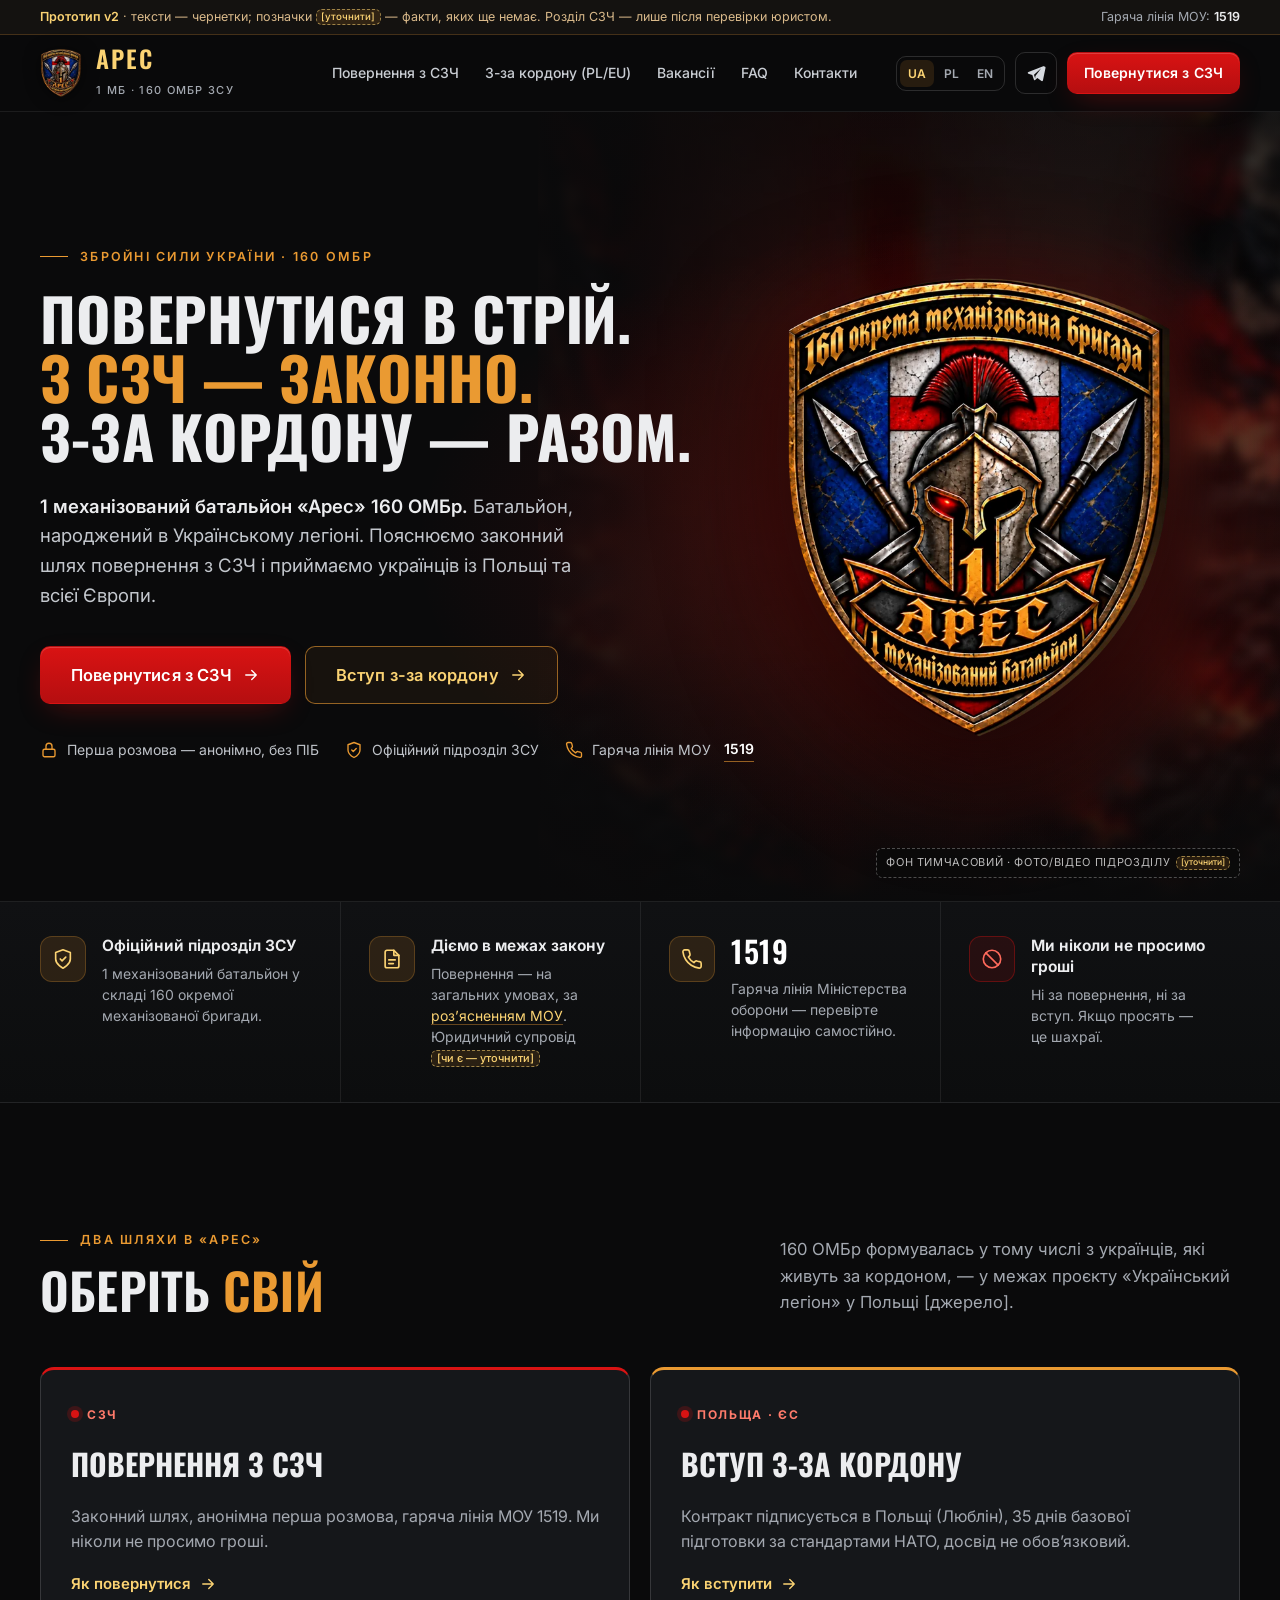
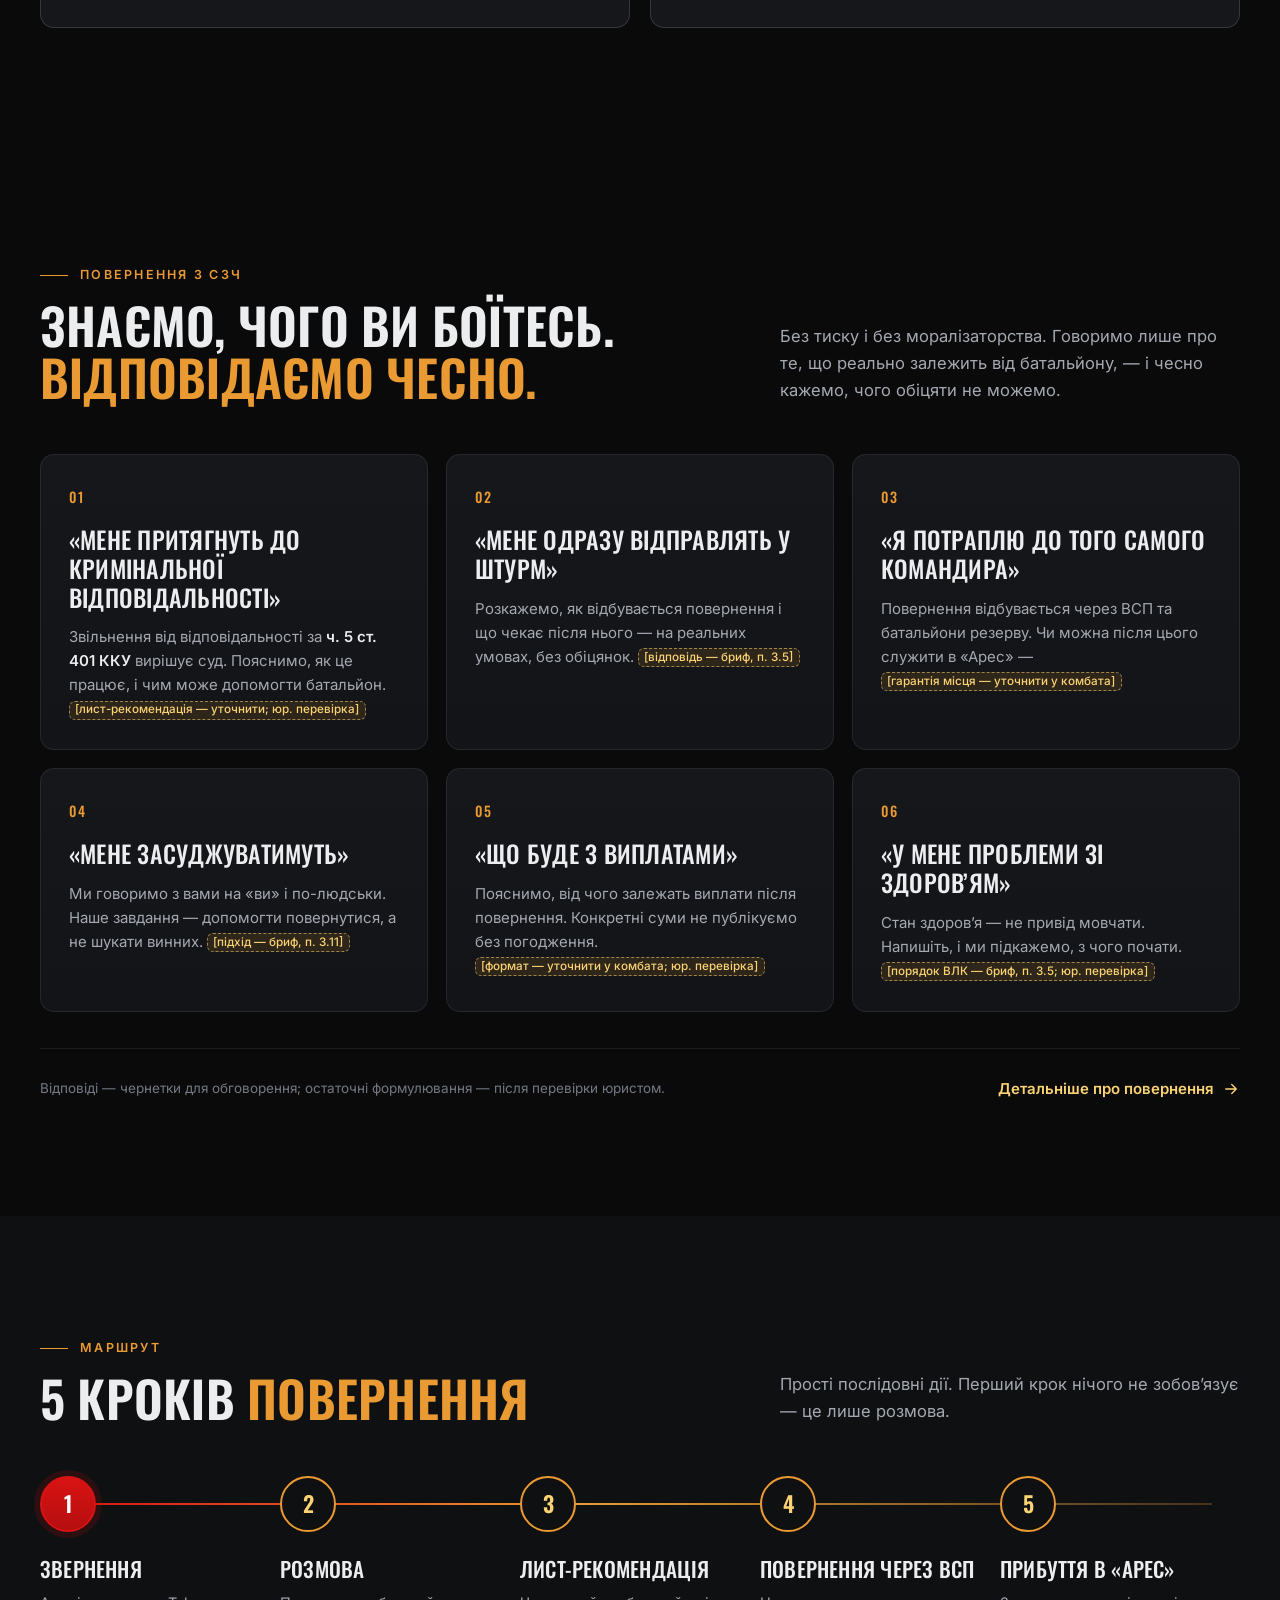
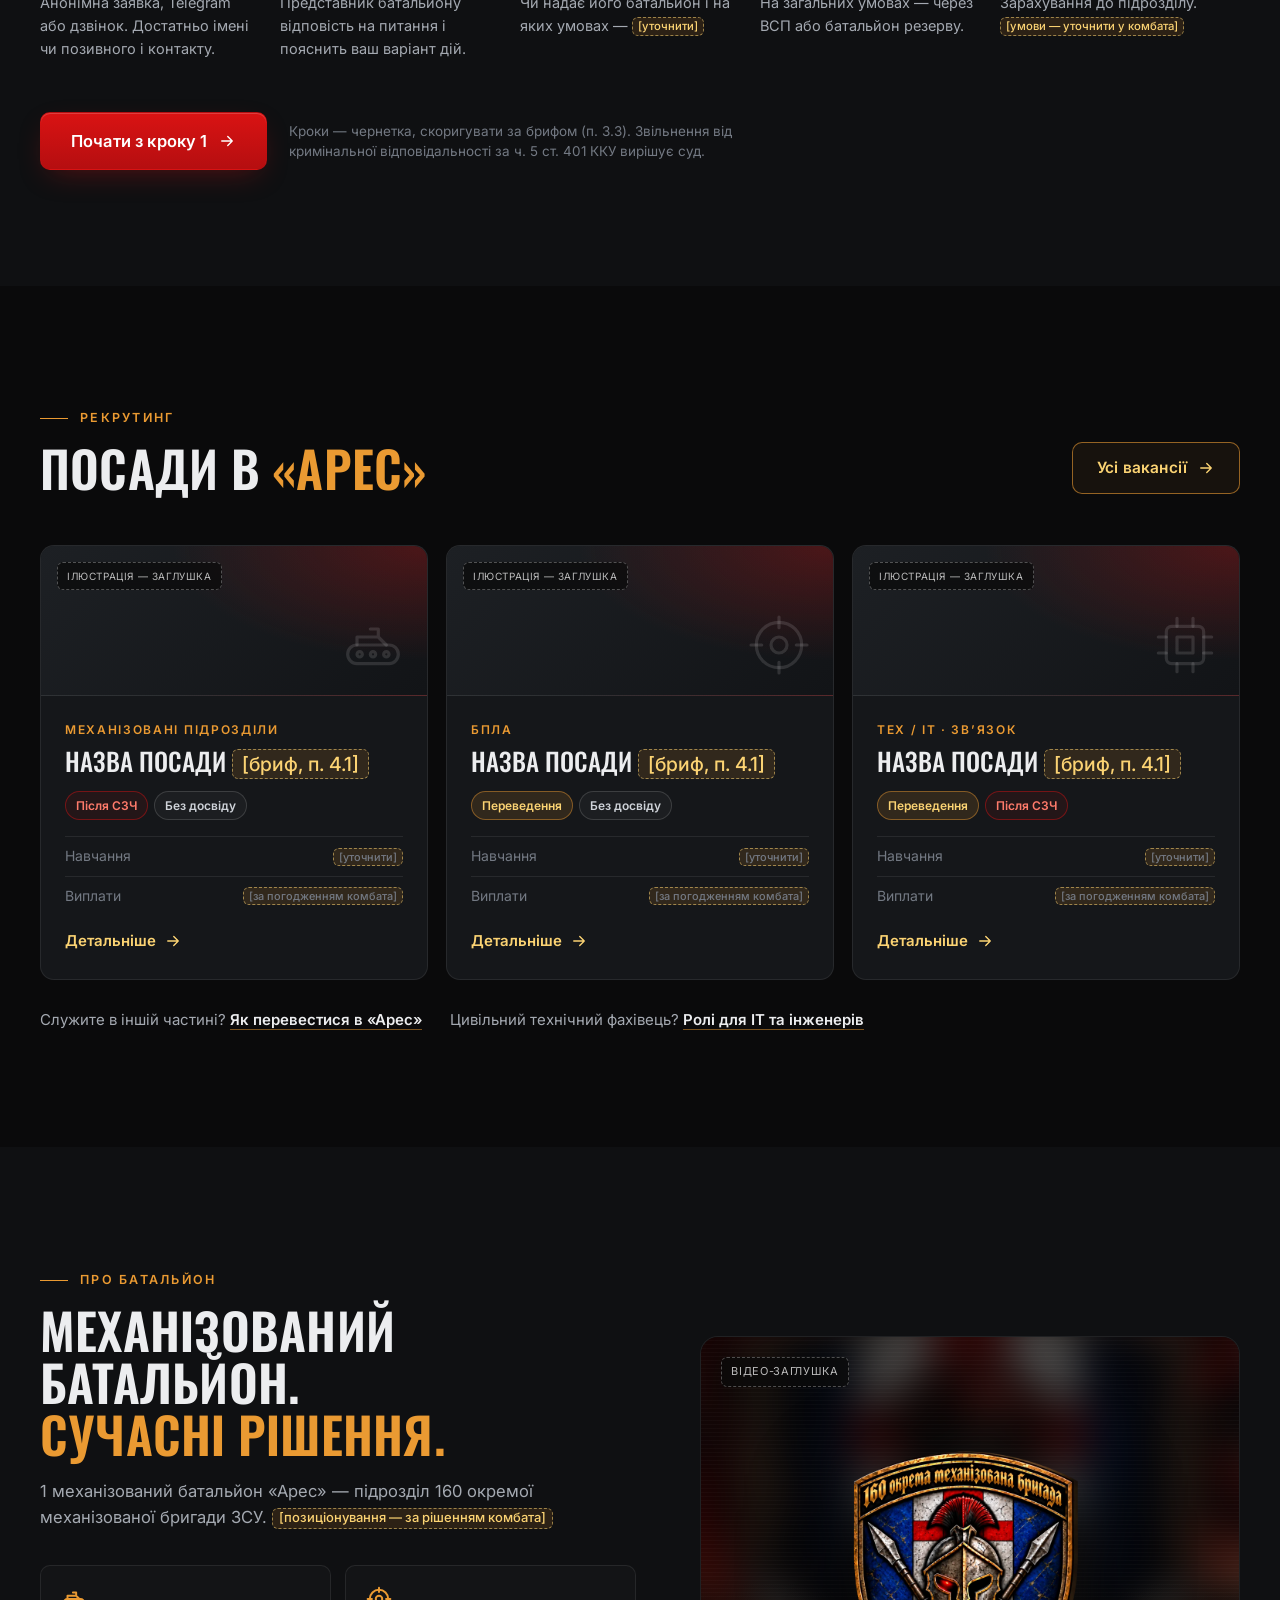
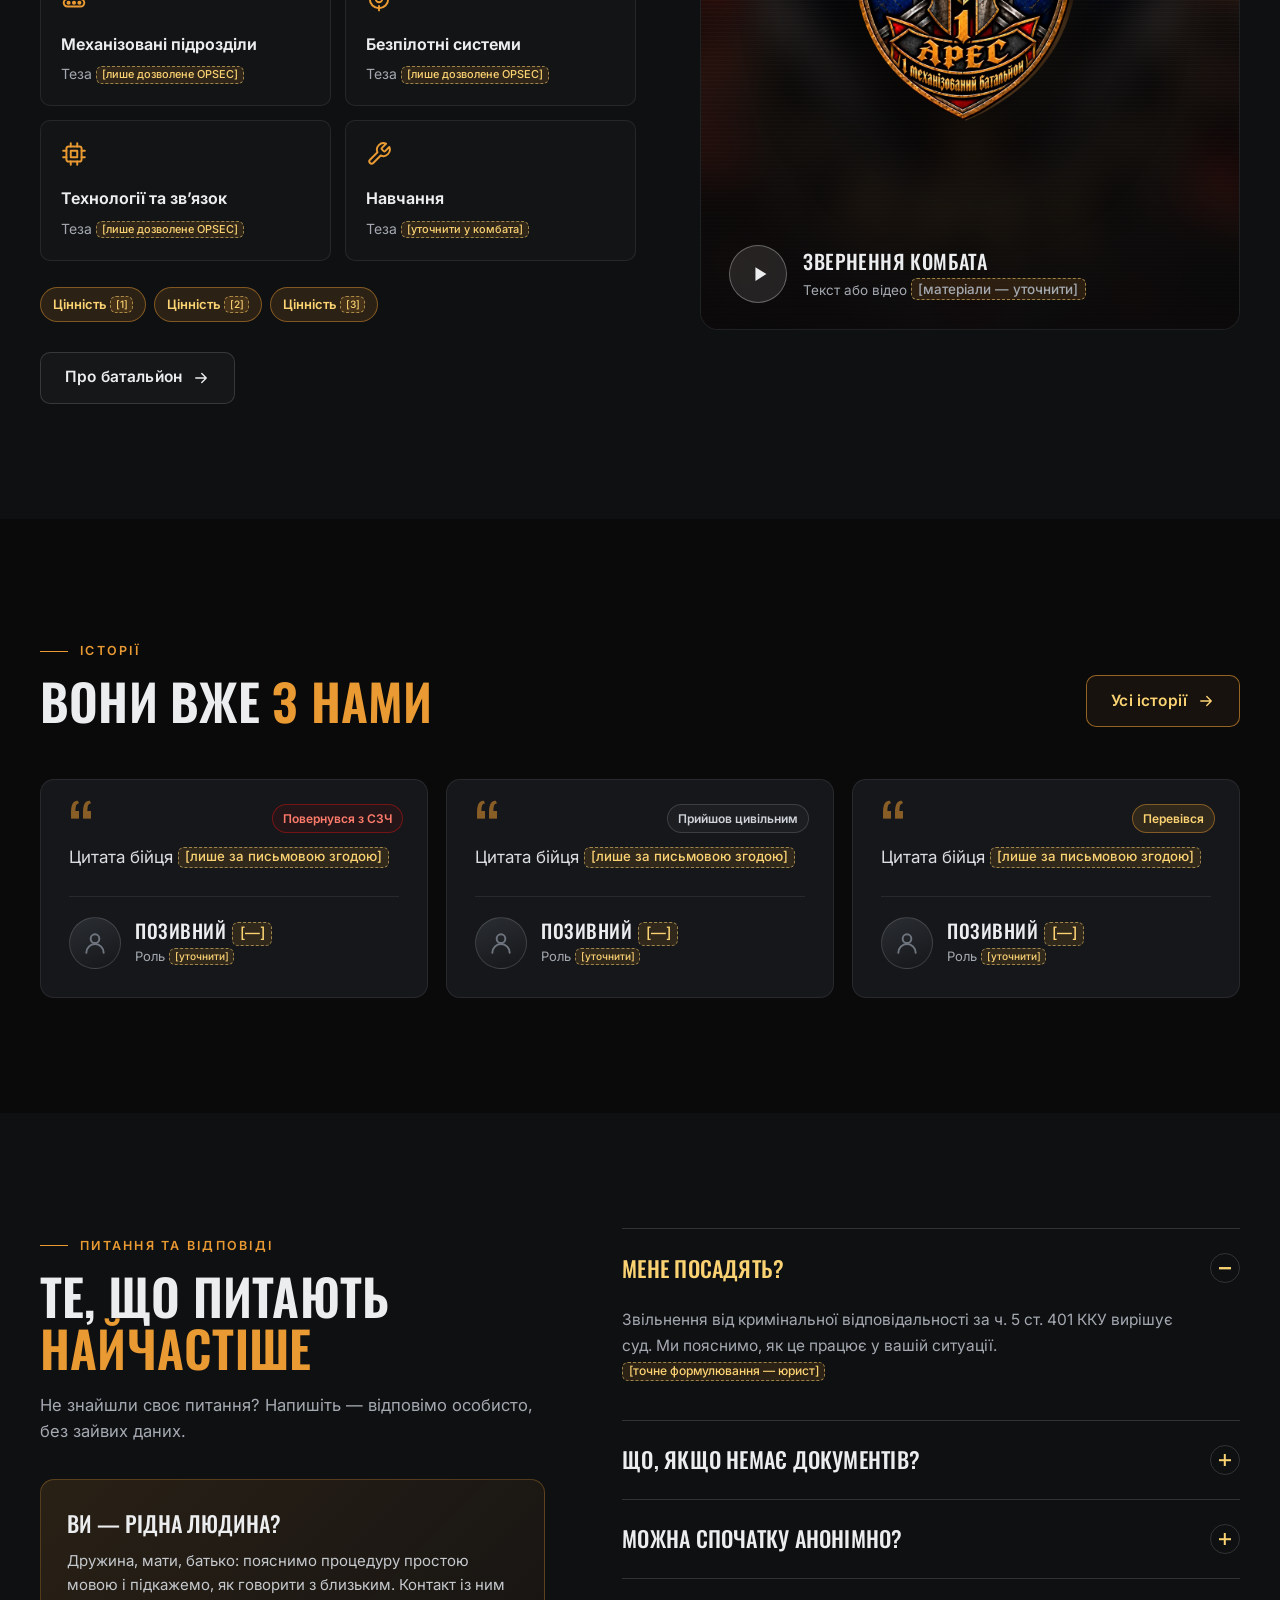
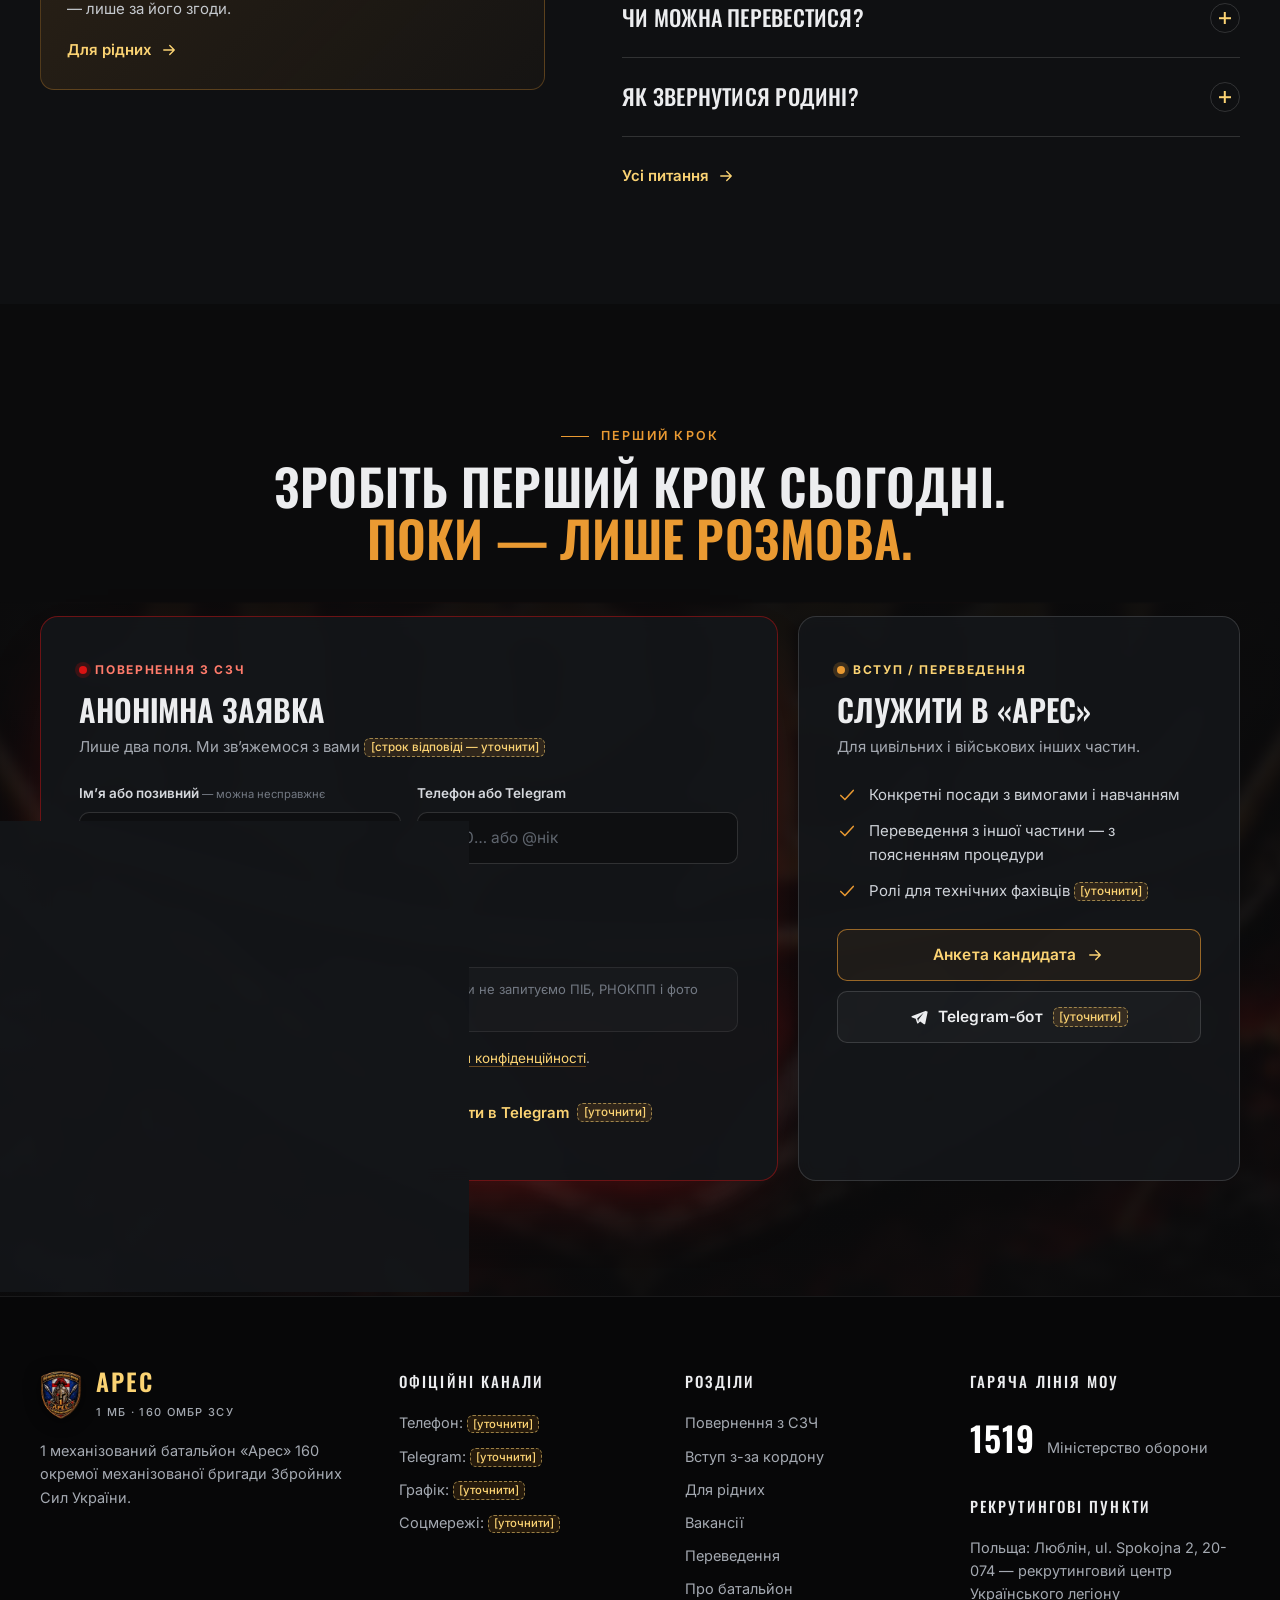
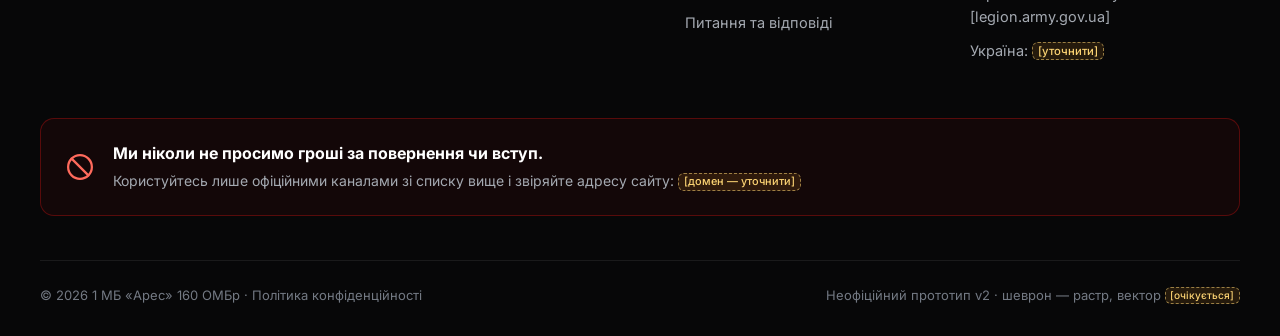
==== commit c15a1be0: "Mobile: language switch in header" ====
--- a/index.html
+++ b/index.html
@@ -10,7 +10,7 @@
 <link rel="icon" href="assets/img/favicon.png">
 <link rel="preload" href="assets/fonts/Oswald.ttf" as="font" type="font/ttf" crossorigin>
 <link rel="stylesheet" href="assets/css/style.css">
-<link rel="stylesheet" href="assets/css/v2.css">
+<link rel="stylesheet" href="assets/css/v2.css?v=3">
 <link rel="alternate" hreflang="pl" href="pl/index.html"><link rel="alternate" hreflang="en" href="en/index.html">
 <!-- Без сторонніх скриптів аналітики/пікселів (вимога для сторінок СЗЧ). -->
 </head>
--- a/assets/css/v2.css
+++ b/assets/css/v2.css
@@ -35,3 +35,6 @@
 .mbar a.mbar__abroad{color:var(--gold-2);border-color:rgba(234,154,50,.6);background:rgba(234,154,50,.08)}
 .mbar a[aria-current]{outline:1px solid var(--gold)}
 .langs.langs--m{display:flex;width:max-content;margin-top:18px}
+/* mobile: language switch always visible in header */
+@media (max-width:900px){.header .langs{display:flex!important;padding:2px}.header .langs a{padding:6px 6px;font-size:11.5px}}
+@media (max-width:400px){.header .brand__name{font-size:18px}}
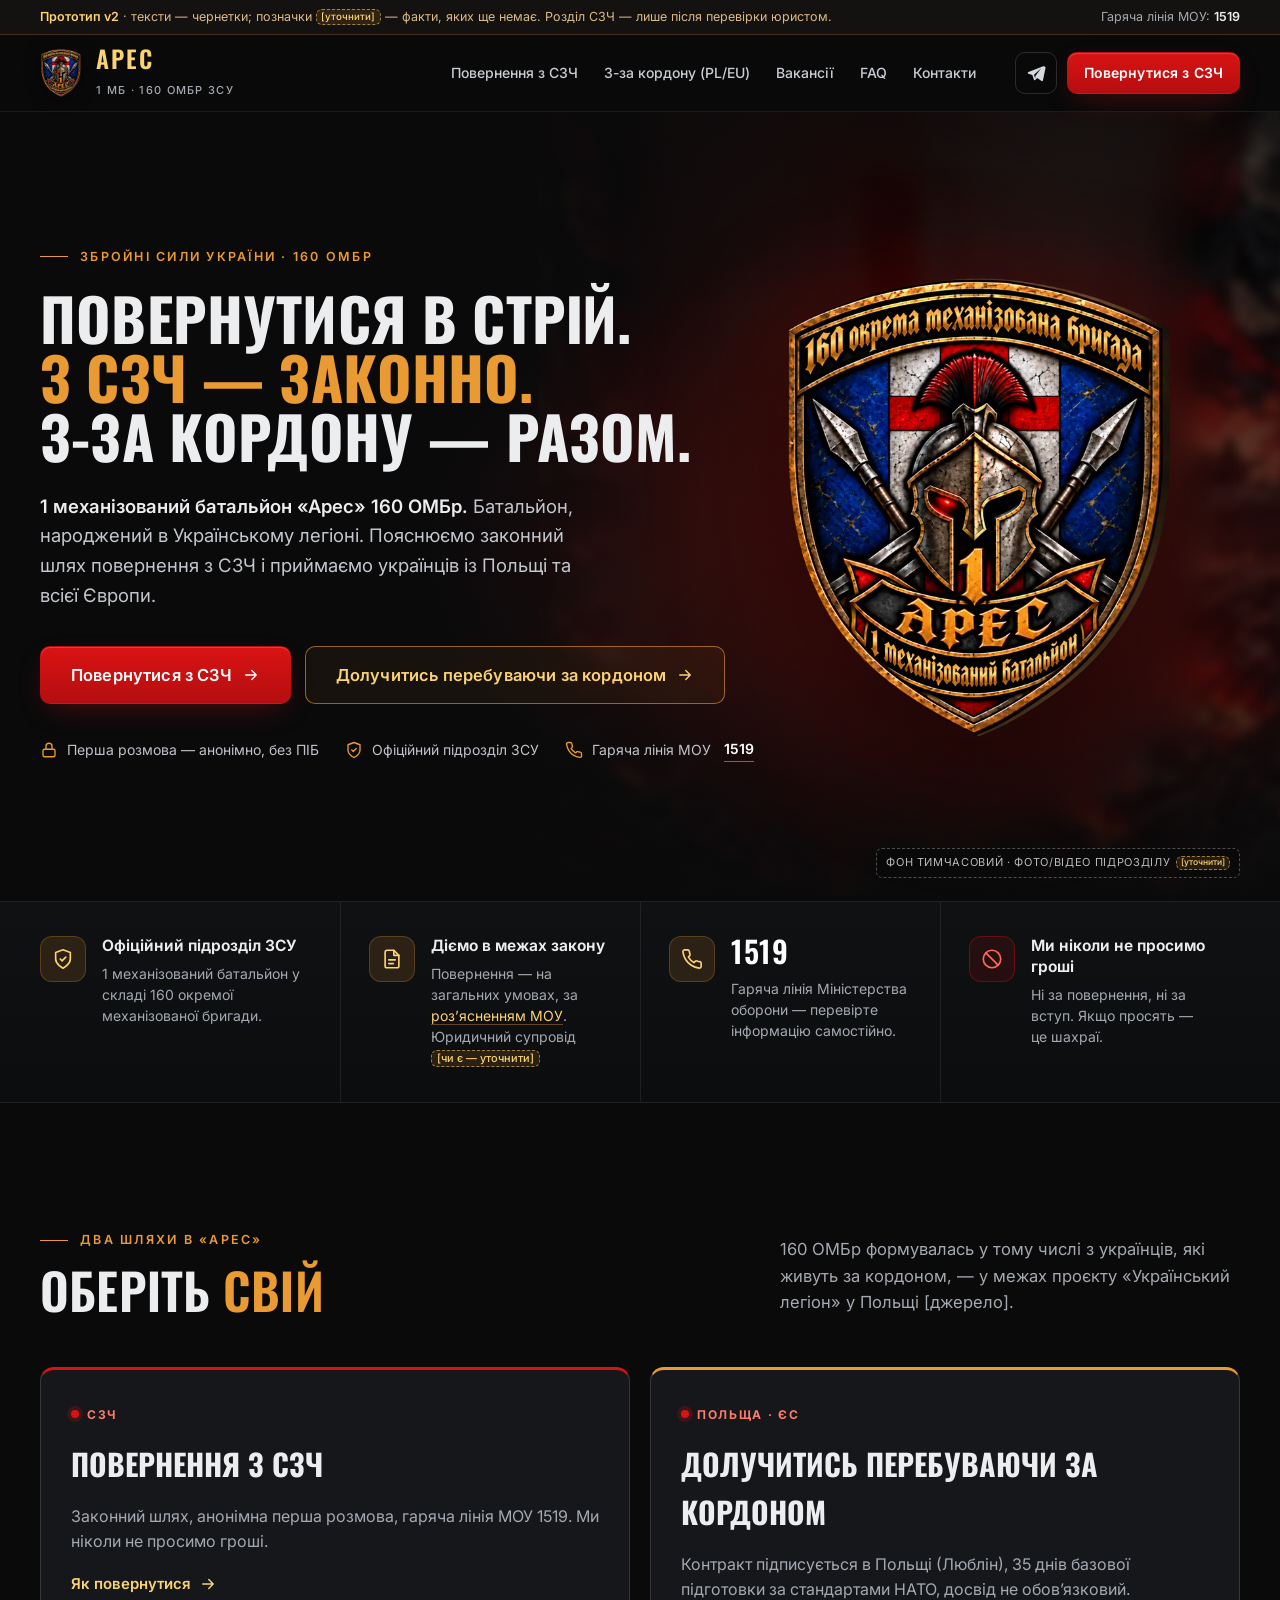
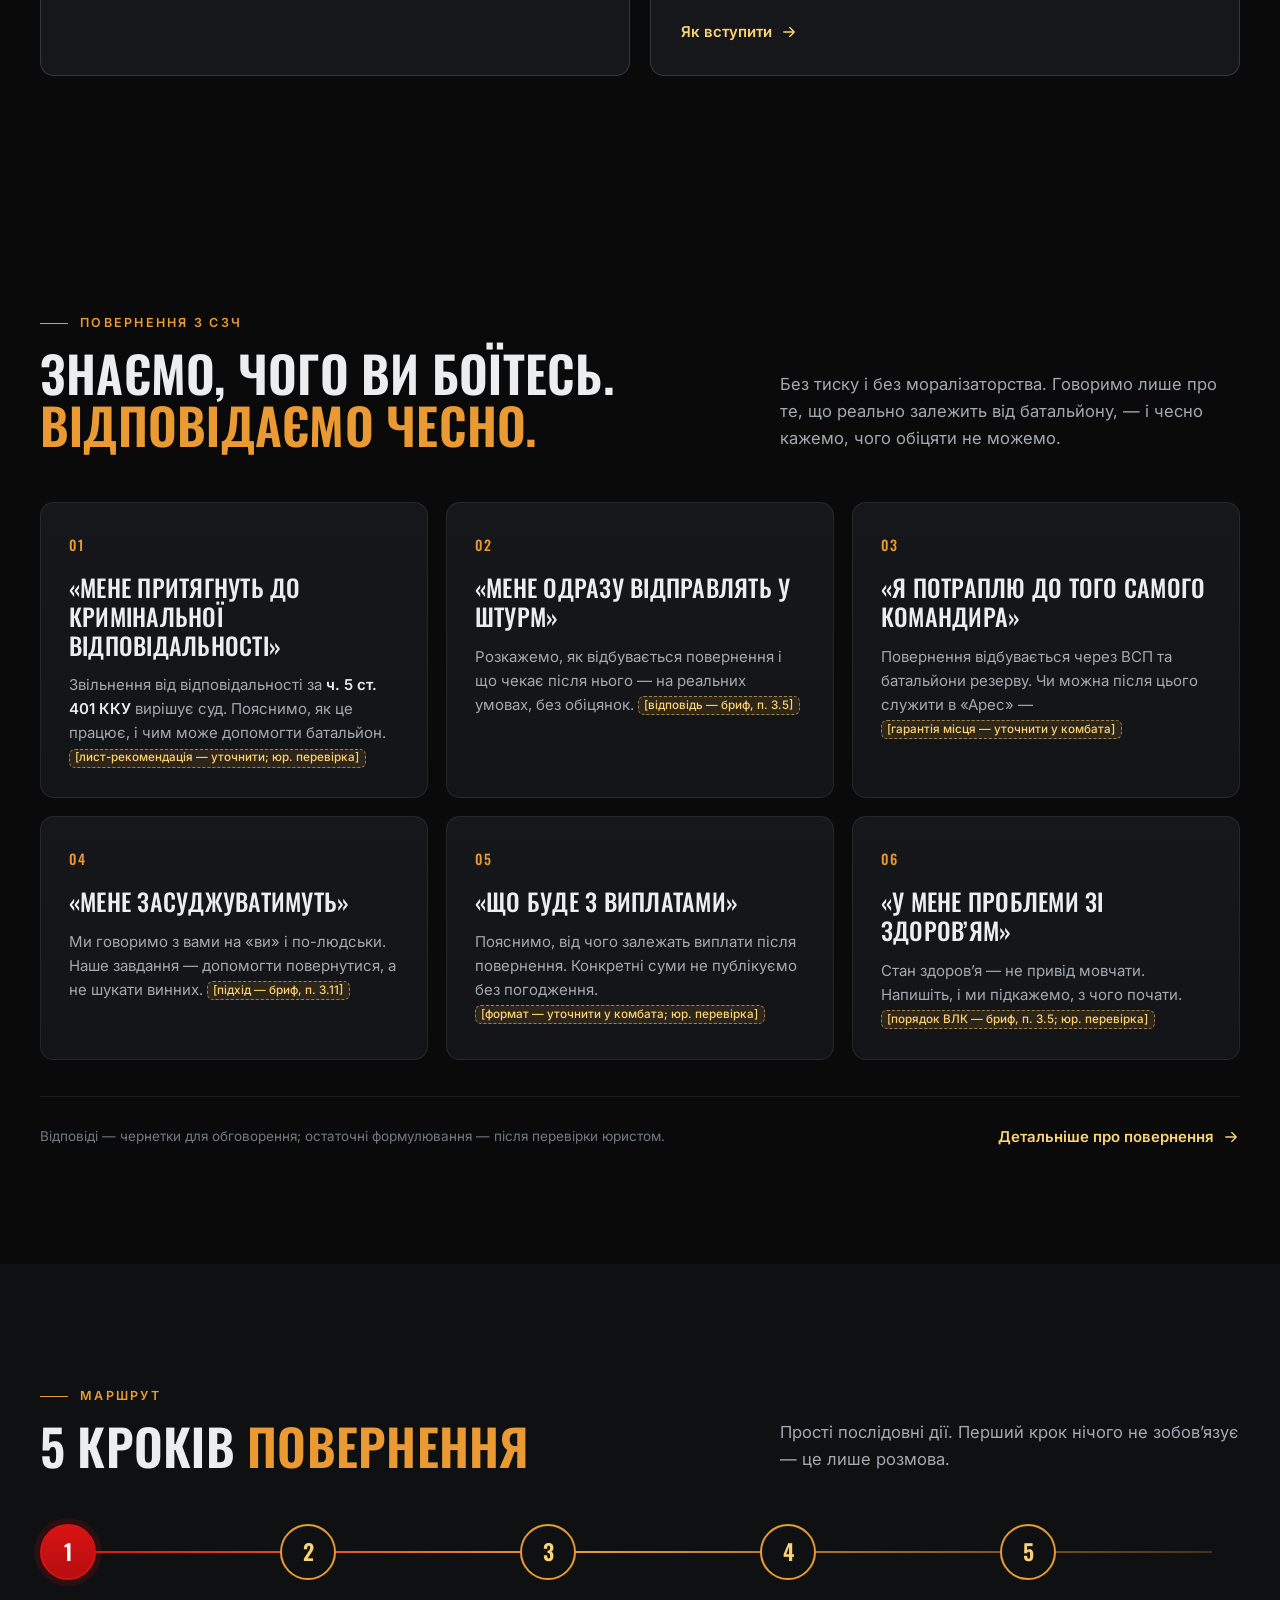
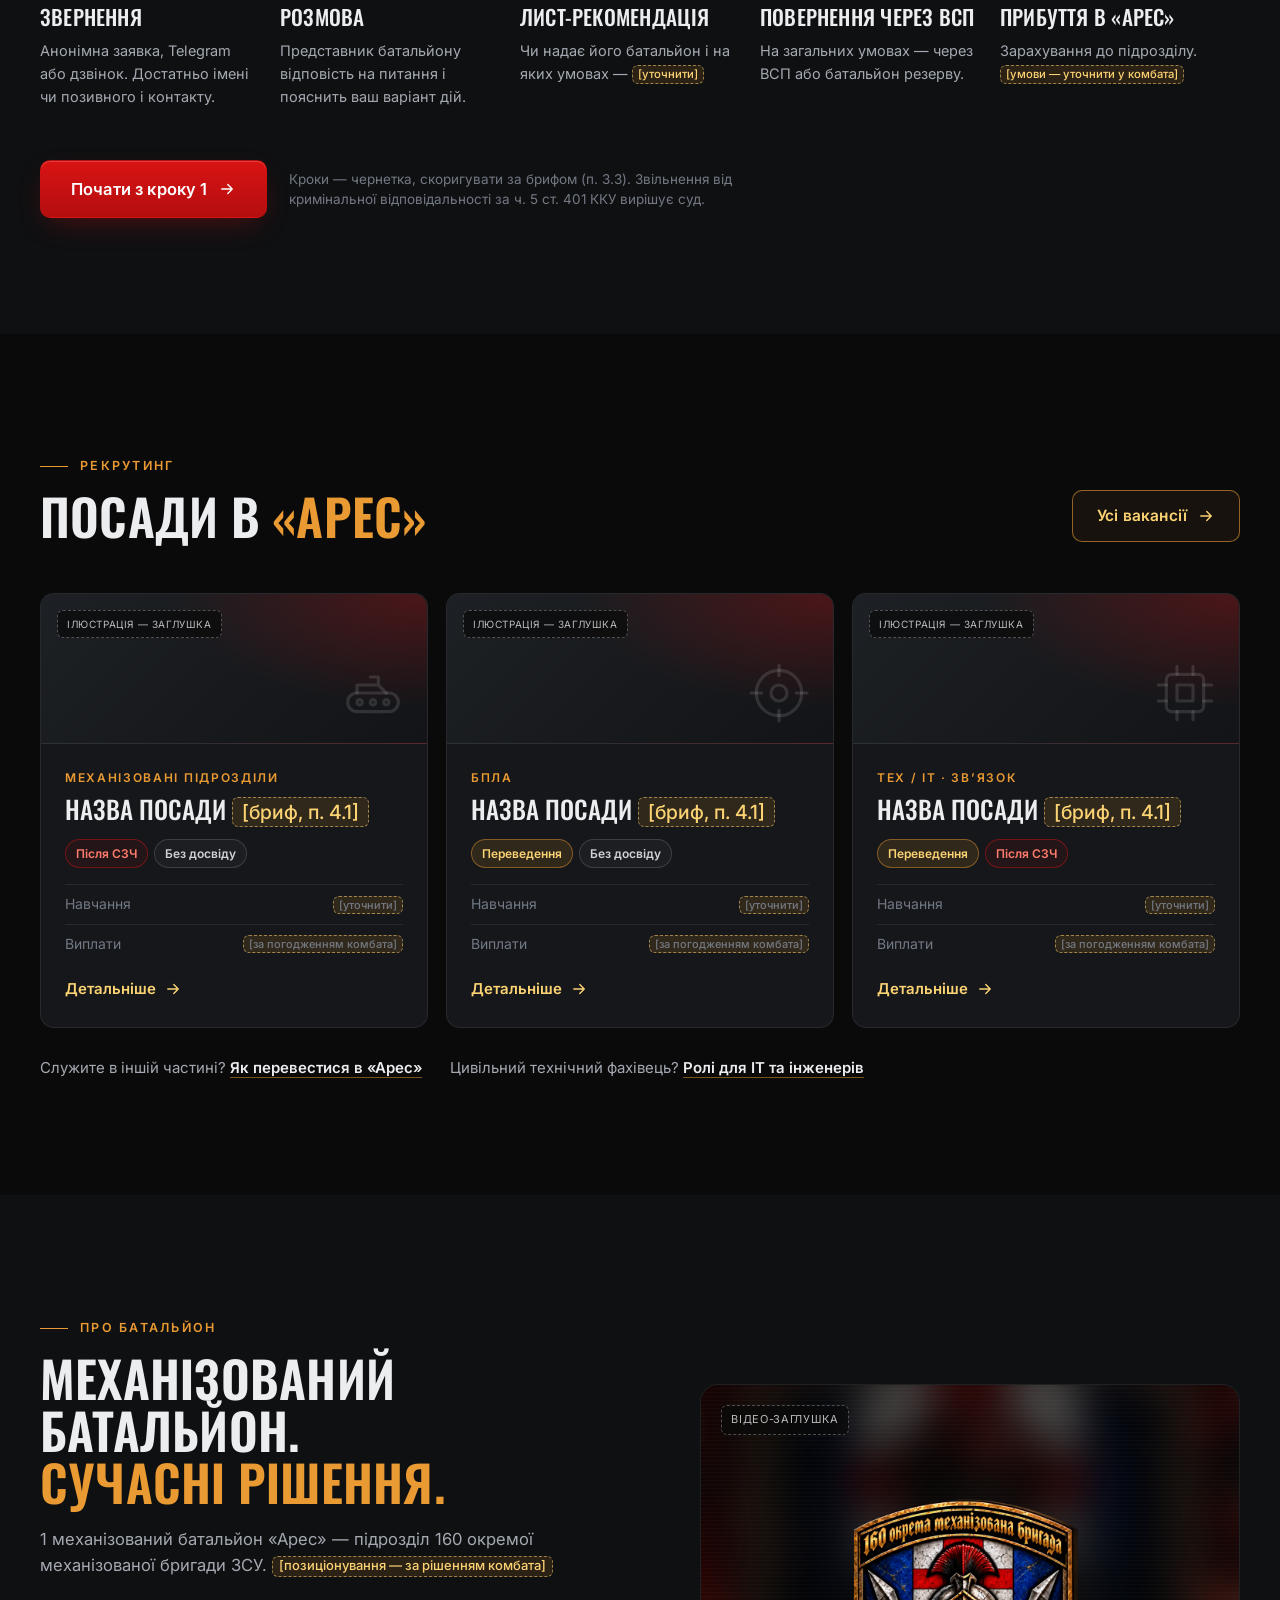
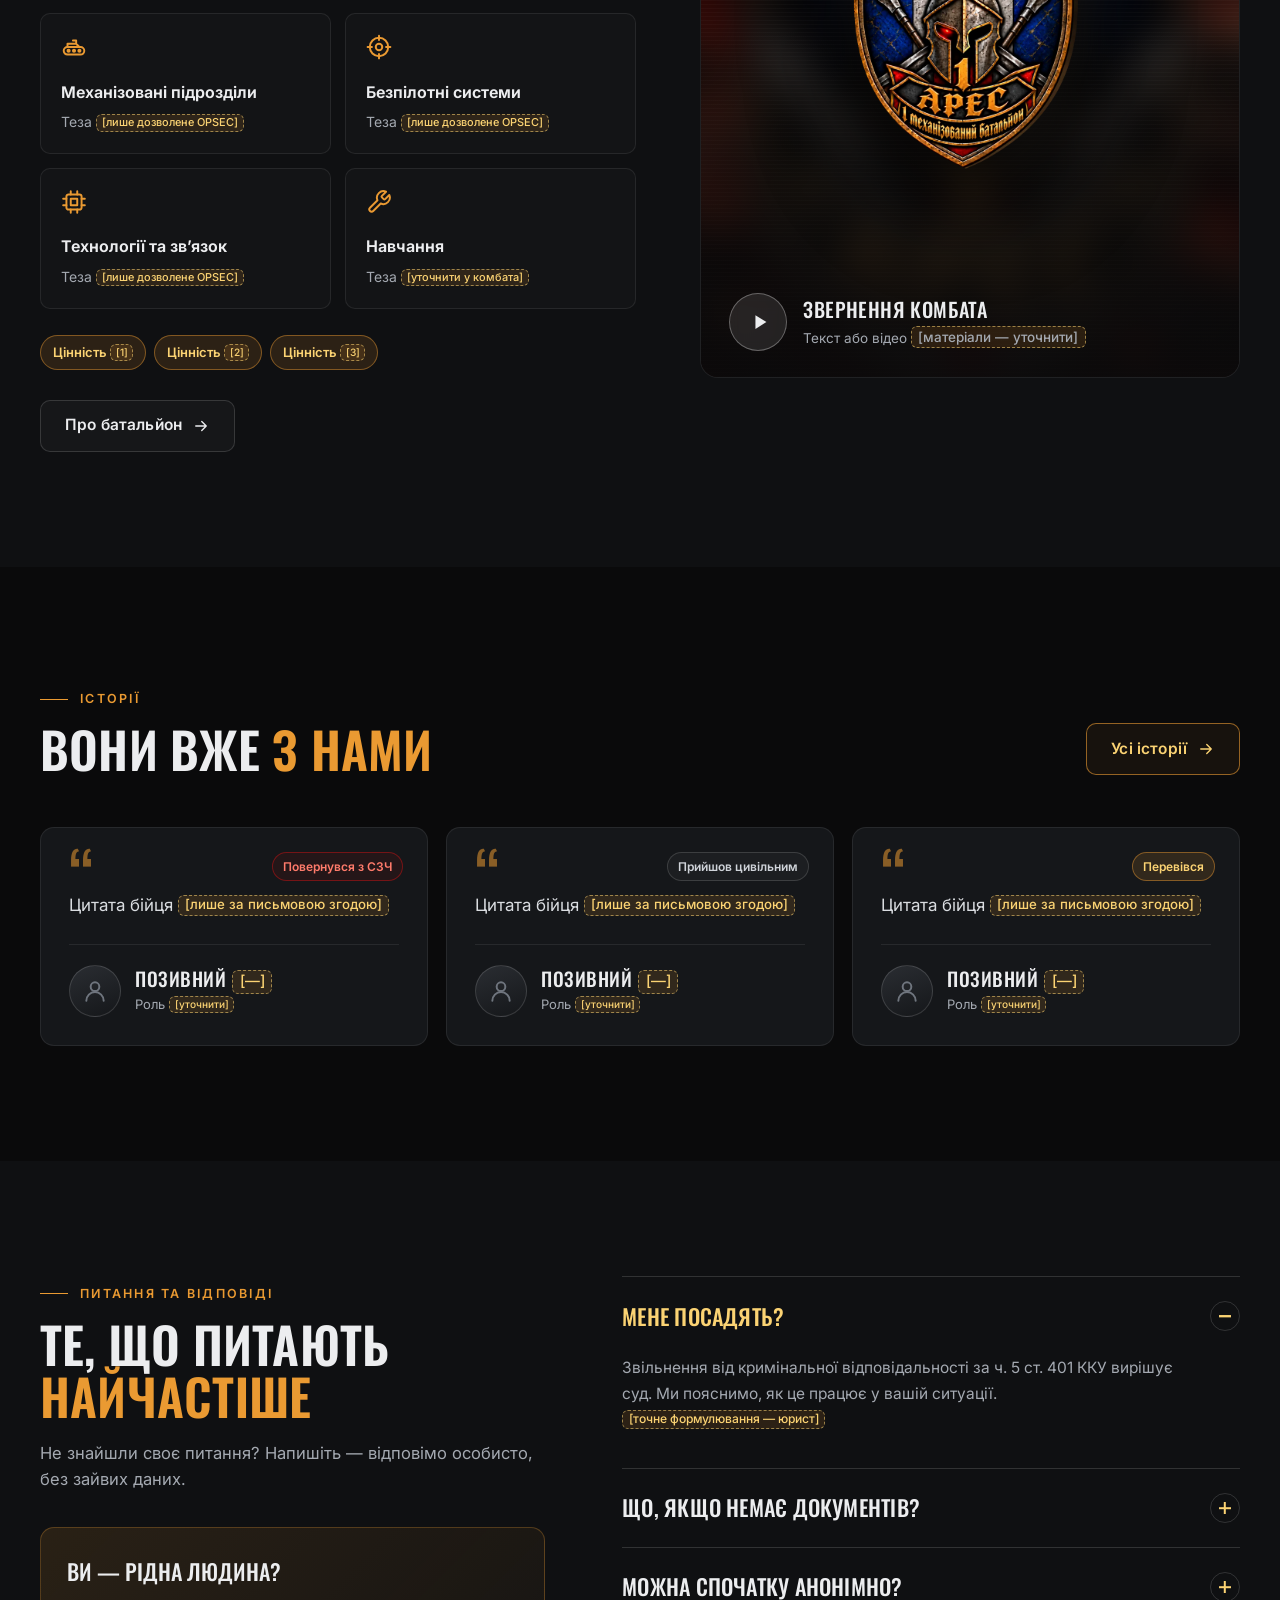
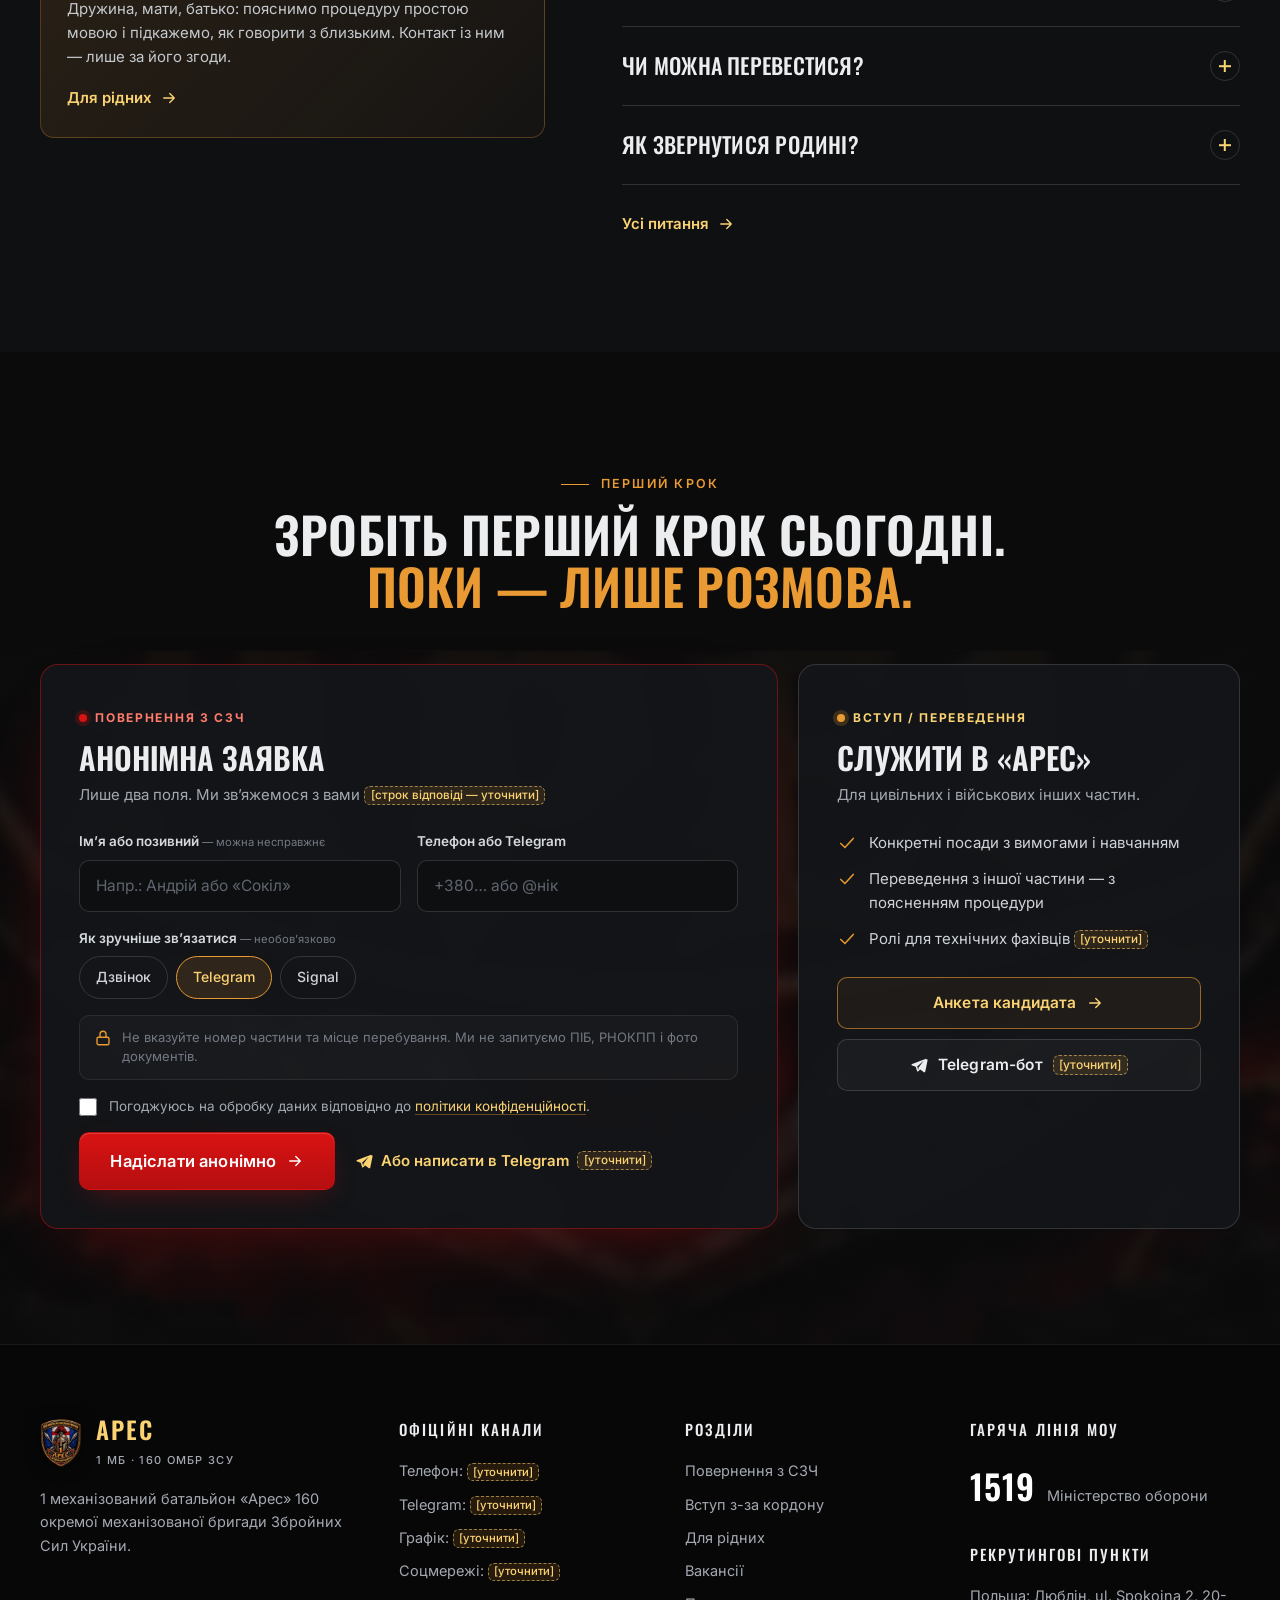
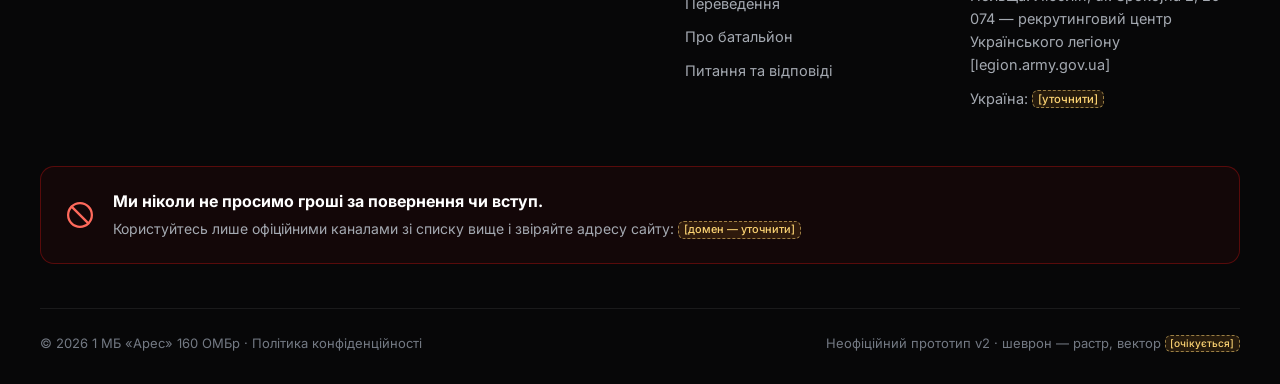
==== commit 83e0fb72: "Прибрано PL/EN версії; «Вступ з-за кордону» → «Долучитись перебуваючи за кордоном»" ====
--- a/index.html
+++ b/index.html
@@ -11,7 +11,6 @@
 <link rel="preload" href="assets/fonts/Oswald.ttf" as="font" type="font/ttf" crossorigin>
 <link rel="stylesheet" href="assets/css/style.css">
 <link rel="stylesheet" href="assets/css/v2.css?v=3">
-<link rel="alternate" hreflang="pl" href="pl/index.html"><link rel="alternate" hreflang="en" href="en/index.html">
 <!-- Без сторонніх скриптів аналітики/пікселів (вимога для сторінок СЗЧ). -->
 </head>
 <body>
@@ -66,7 +65,6 @@
       <a href="#footer">Контакти</a>
     </nav>
     <div class="header__actions">
-      <span class="langs"><a href="index.html" aria-current="true">UA</a><a href="pl/index.html" lang="pl">PL</a><a href="en/index.html" lang="en">EN</a></span>
       <a class="icon-btn" href="#" title="Telegram [акаунт — уточнити]" aria-label="Telegram"><svg class="icon icon--fill"><use href="#i-tg"/></svg></a>
       <a class="btn btn--red btn--sm" href="#form">Повернутися з СЗЧ</a>
       <button class="icon-btn burger" type="button" aria-label="Меню" data-menu-open><svg class="icon"><use href="#i-menu"/></svg></button>
@@ -79,7 +77,6 @@
     <span class="brand"><img src="assets/img/ares-chevron-120.webp" alt="" width="34"><span class="brand__name">АРЕС</span></span>
     <button class="icon-btn" type="button" aria-label="Закрити" data-menu-close><svg class="icon"><use href="#i-x"/></svg></button>
   </div>
-  <span class="langs langs--m"><a href="index.html" aria-current="true">UA</a><a href="pl/index.html" lang="pl">PL</a><a href="en/index.html" lang="en">EN</a></span>
   <nav>
     <a href="szch.html" data-menu-close>Повернення з СЗЧ</a>
     <a href="abroad.html" data-menu-close>З-за кордону (PL/EU)</a>
@@ -112,7 +109,7 @@
       <p class="hero__sub"><strong>1 механізований батальйон «Арес» 160 ОМБр.</strong> Батальйон, народжений в Українському легіоні. Пояснюємо законний шлях повернення з СЗЧ і приймаємо українців із Польщі та всієї Європи.</p>
       <div class="hero__ctas">
         <a class="btn btn--red btn--lg" href="szch.html">Повернутися з СЗЧ <svg class="icon"><use href="#i-arrow"/></svg></a>
-        <a class="btn btn--gold btn--lg" href="abroad.html">Вступ з-за кордону <svg class="icon"><use href="#i-arrow"/></svg></a>
+        <a class="btn btn--gold btn--lg" href="abroad.html">Долучитись перебуваючи за кордоном <svg class="icon"><use href="#i-arrow"/></svg></a>
       </div>
       <ul class="hero__assure">
         <li><svg class="icon"><use href="#i-lock"/></svg>Перша розмова — анонімно, без ПІБ</li>
@@ -152,7 +149,7 @@
     <p class="lead">160 ОМБр формувалась у тому числі з українців, які живуть за кордоном, — у межах проєкту «Український легіон» у Польщі <a href="https://lfrecruiting.mil.gov.ua/brigade?id=20" target="_blank" rel="noopener">[джерело]</a>.</p></div>
     <div class="paths__grid">
       <a class="path path--red" href="szch.html"><span class="card__tag">СЗЧ</span><h3>Повернення з СЗЧ</h3><p>Законний шлях, анонімна перша розмова, гаряча лінія МОУ 1519. Ми ніколи не просимо гроші.</p><span class="link-arrow">Як повернутися <svg class="icon"><use href="#i-arrow"/></svg></span></a>
-      <a class="path path--gold" href="abroad.html"><span class="card__tag">Польща · ЄС</span><h3>Вступ з-за кордону</h3><p>Контракт підписується в Польщі (Люблін), 35 днів базової підготовки за стандартами НАТО, досвід не обовʼязковий.</p><span class="link-arrow">Як вступити <svg class="icon"><use href="#i-arrow"/></svg></span></a>
+      <a class="path path--gold" href="abroad.html"><span class="card__tag">Польща · ЄС</span><h3>Долучитись перебуваючи за кордоном</h3><p>Контракт підписується в Польщі (Люблін), 35 днів базової підготовки за стандартами НАТО, досвід не обовʼязковий.</p><span class="link-arrow">Як вступити <svg class="icon"><use href="#i-arrow"/></svg></span></a>
     </div>
   </div>
 </section>
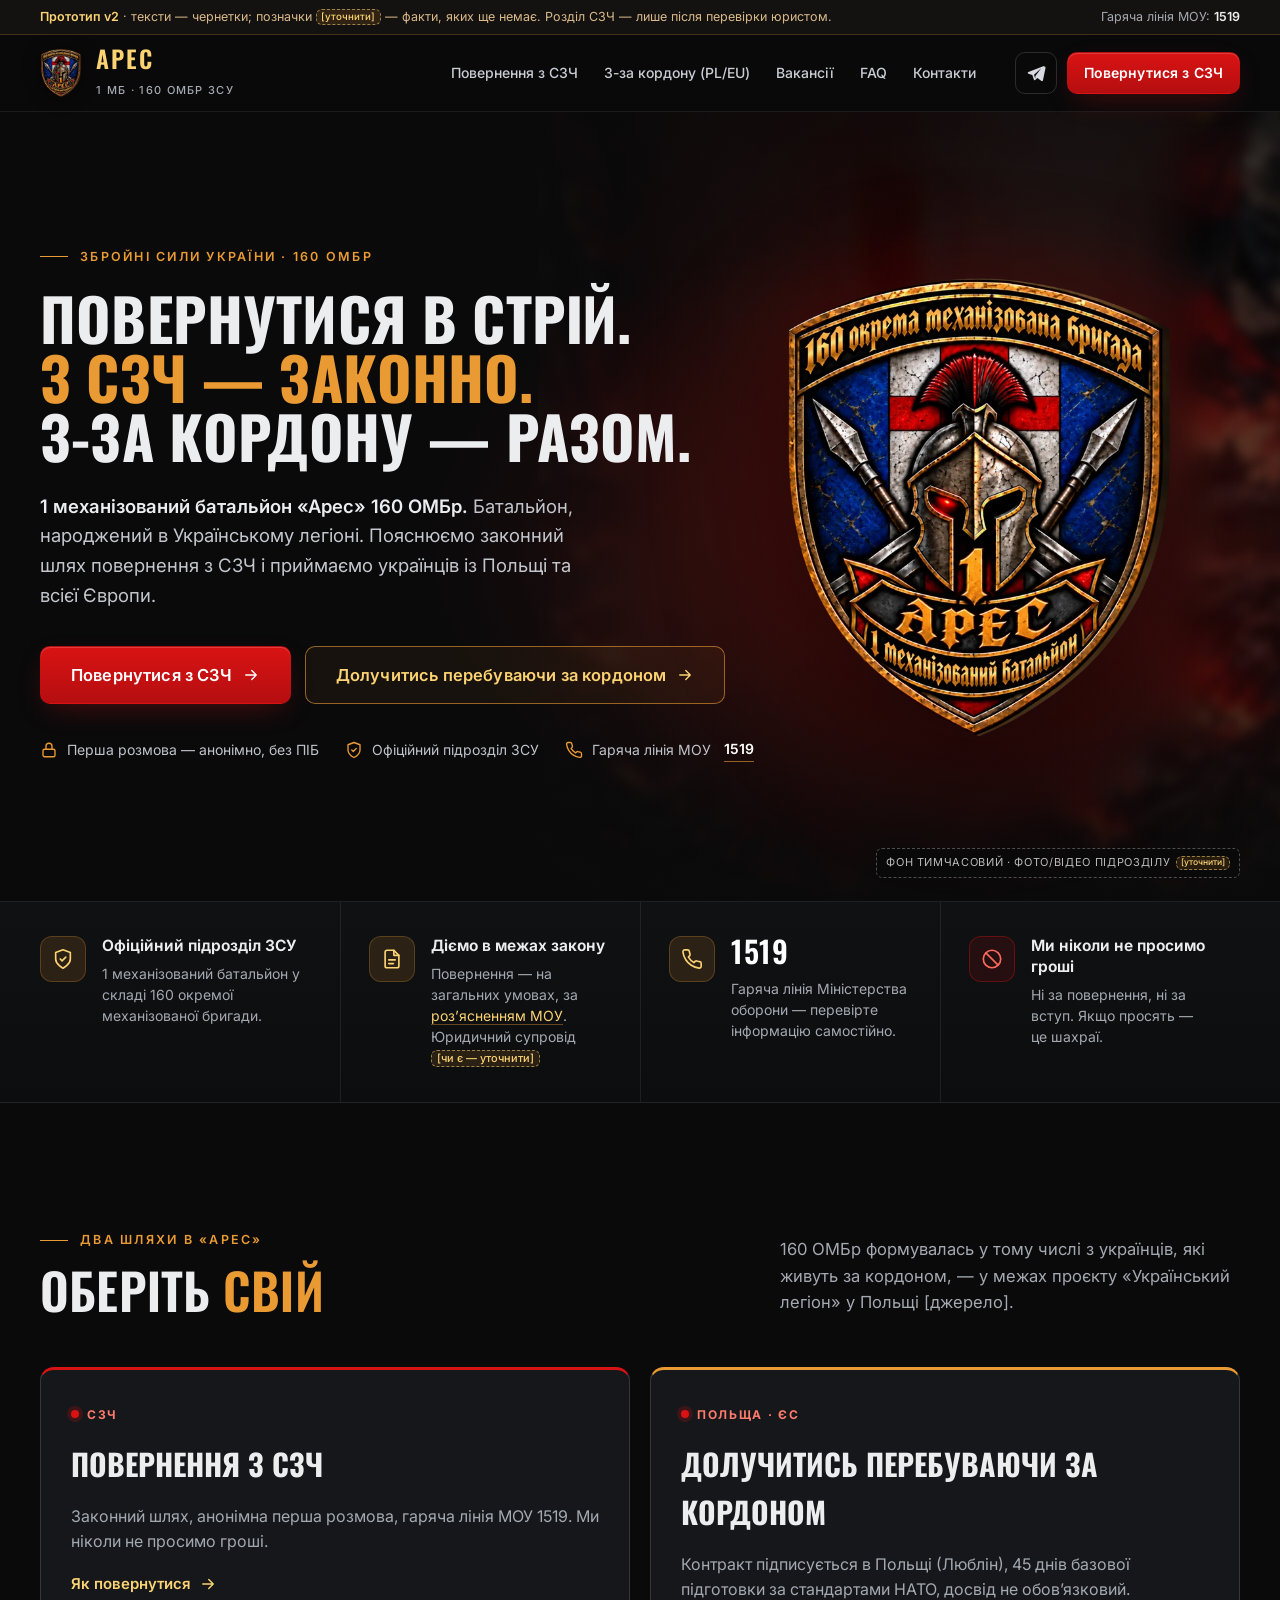
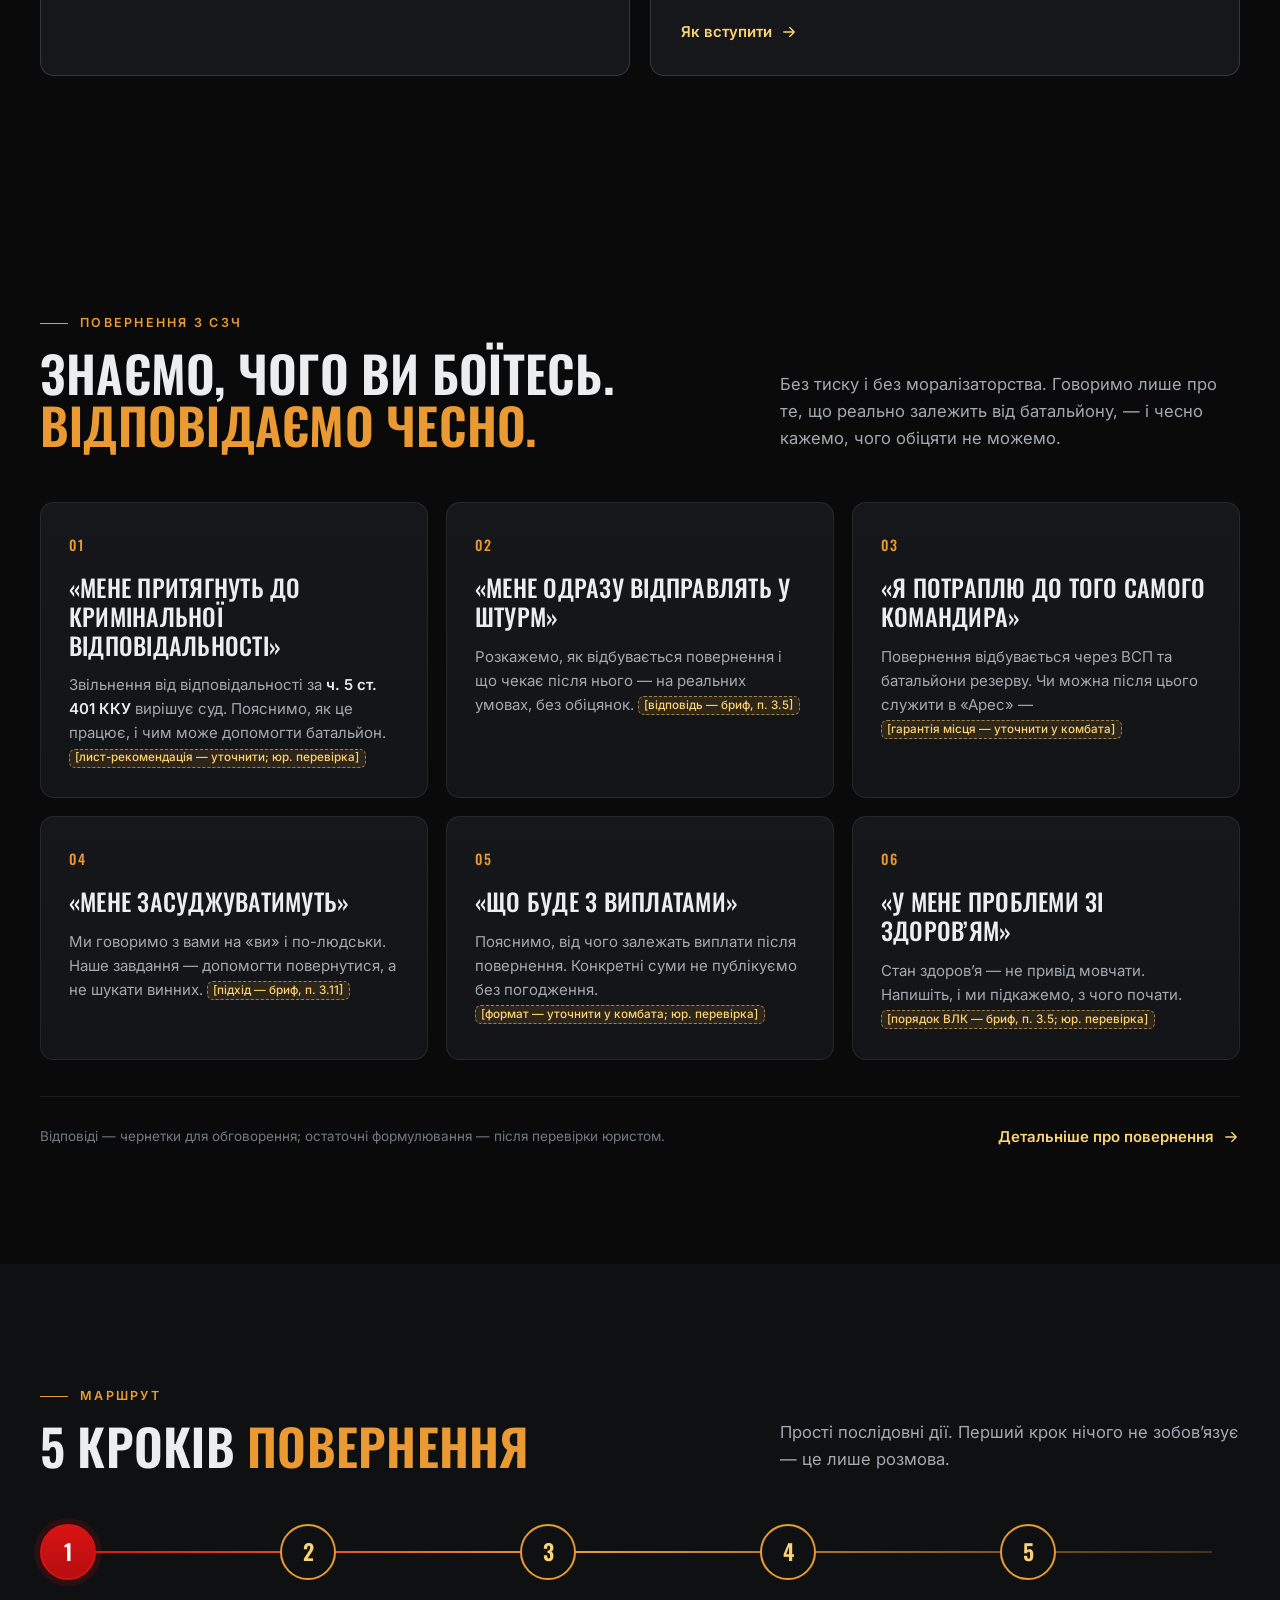
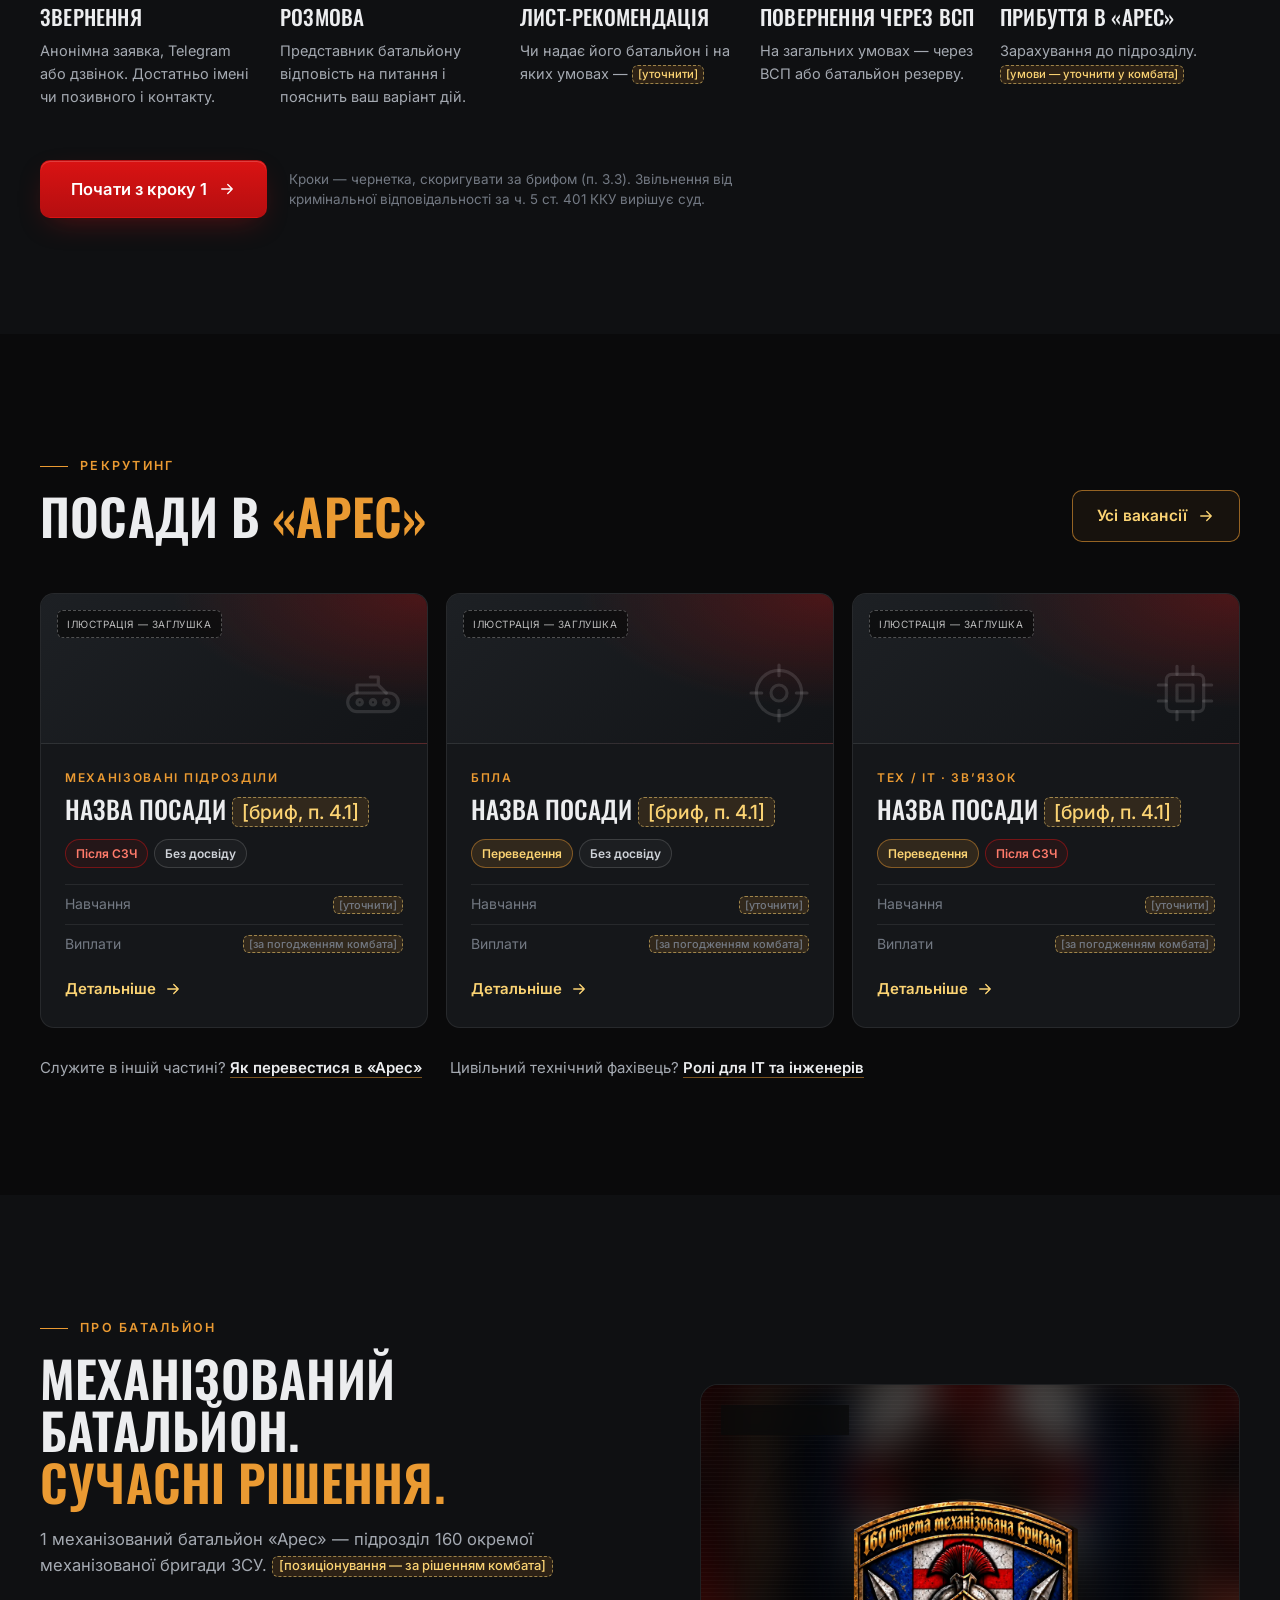
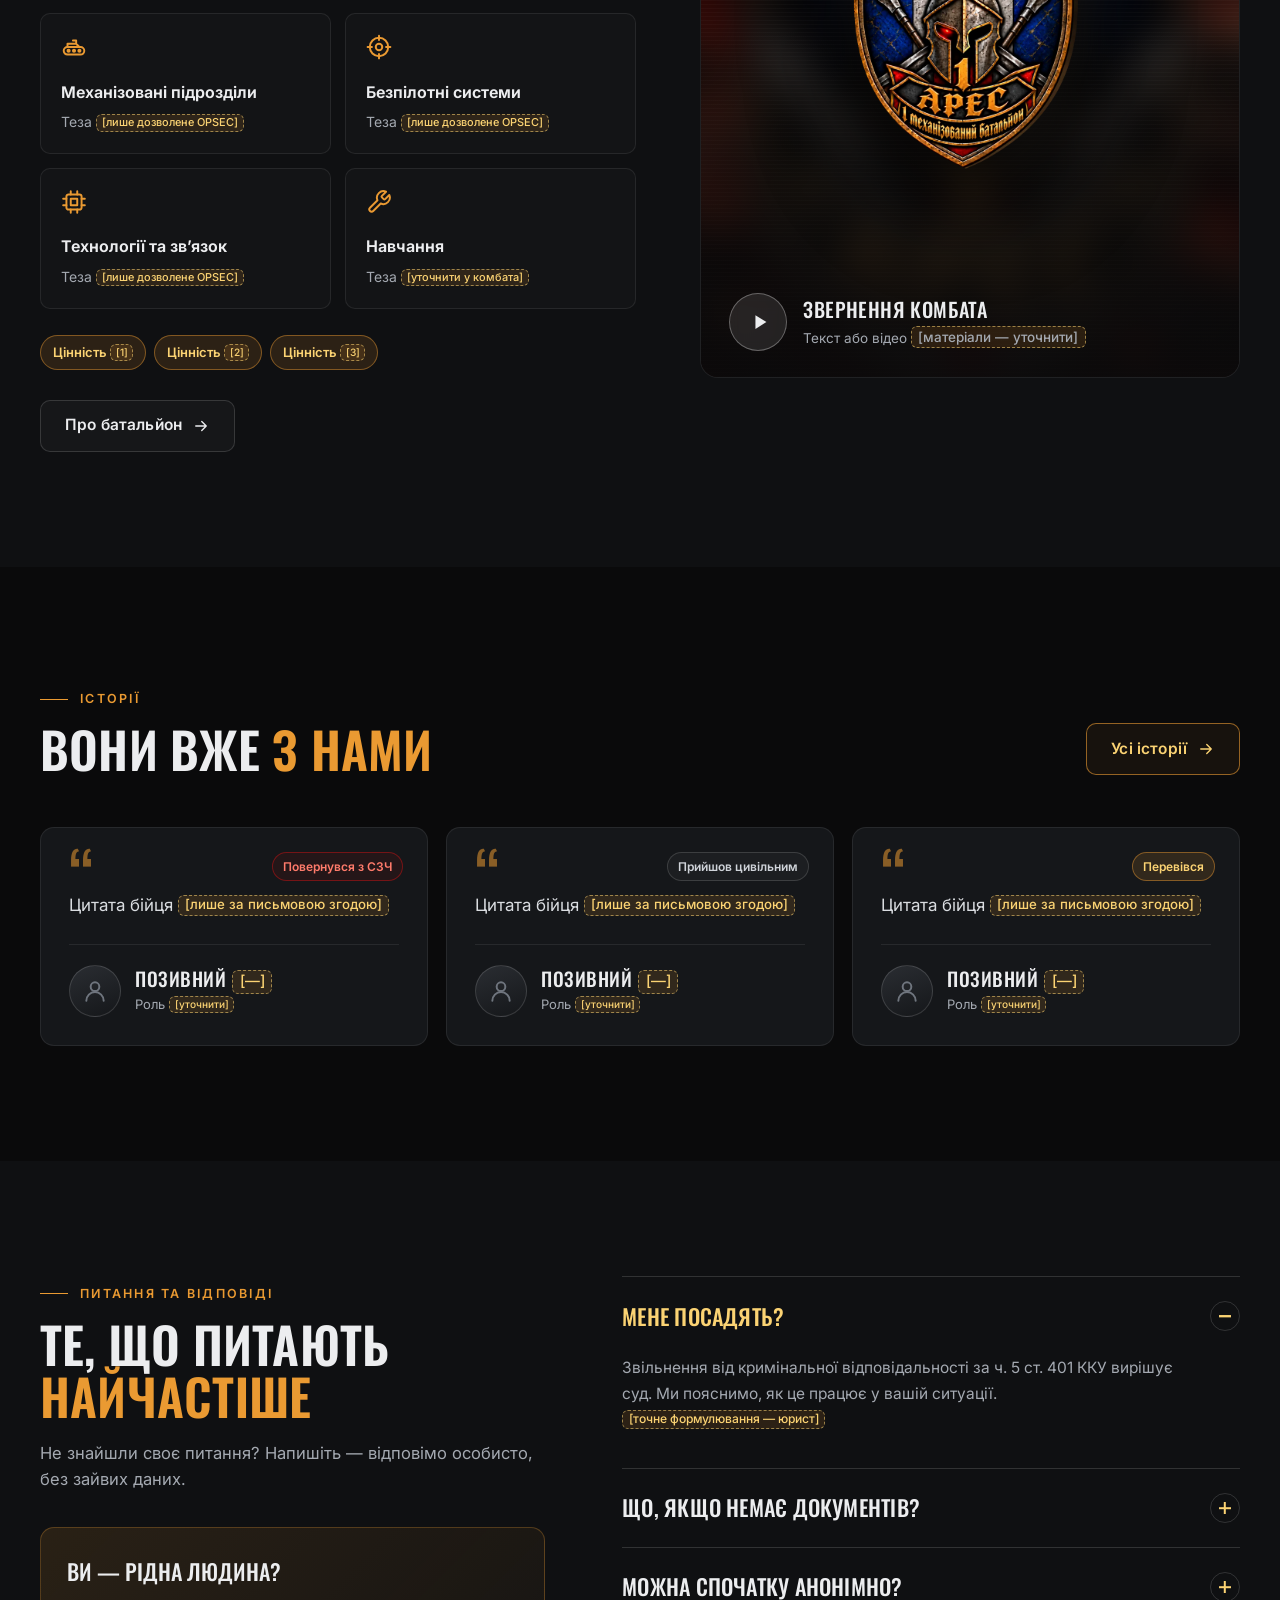
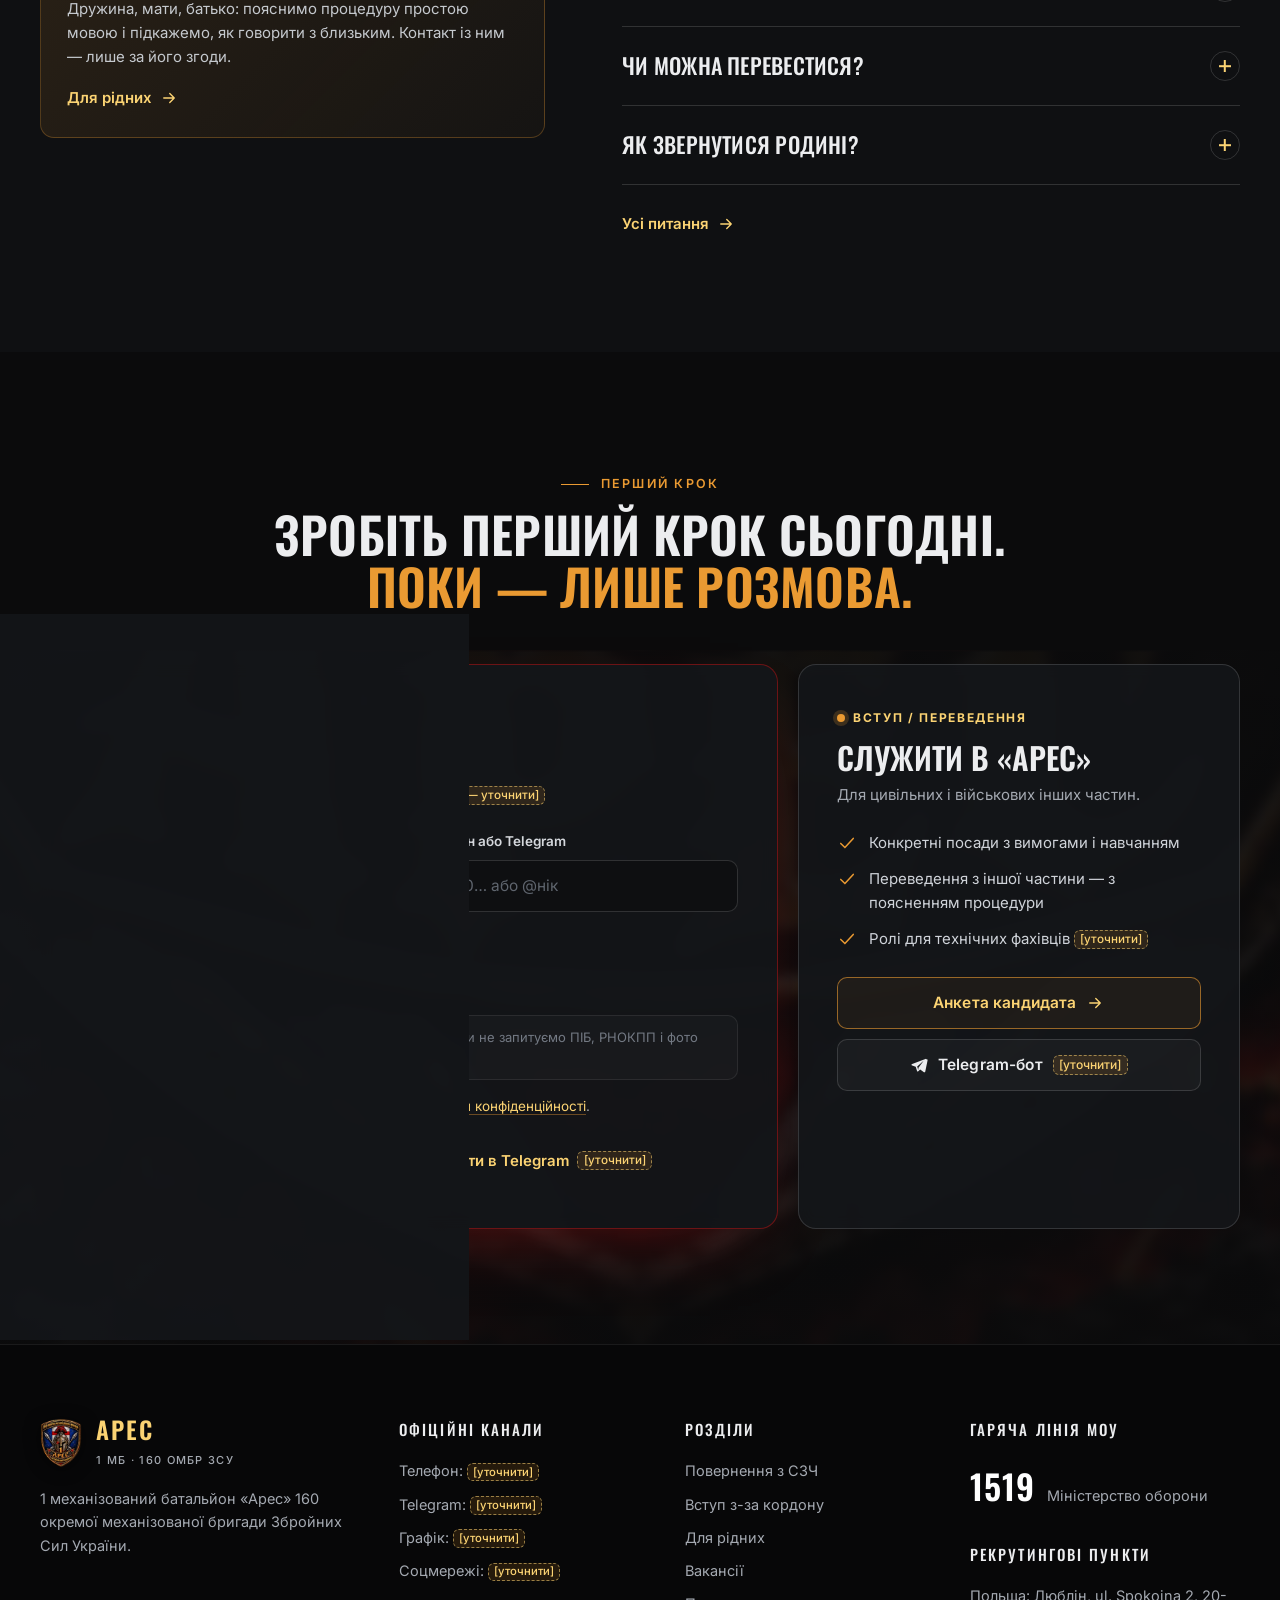
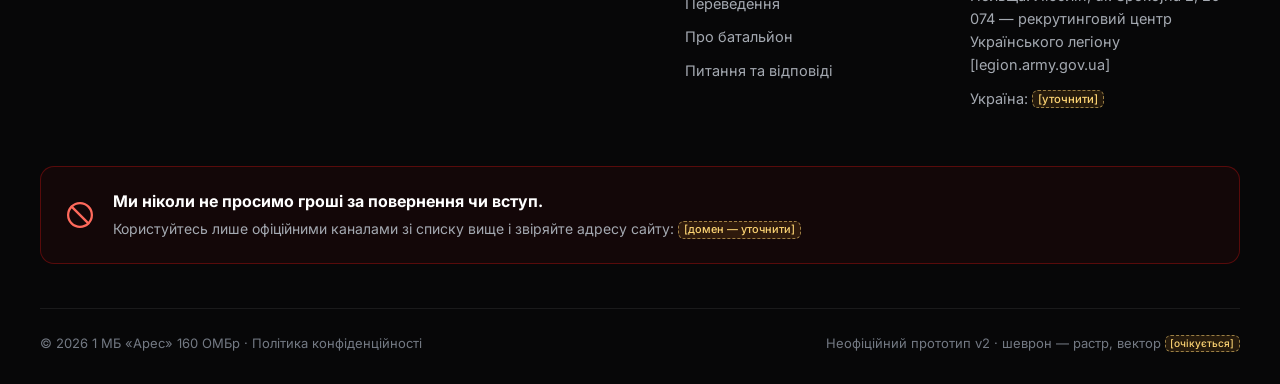
==== commit dc7d8d58: "Базовий вишкіл: 35 → 45 днів" ====
--- a/index.html
+++ b/index.html
@@ -149,7 +149,7 @@
     <p class="lead">160 ОМБр формувалась у тому числі з українців, які живуть за кордоном, — у межах проєкту «Український легіон» у Польщі <a href="https://lfrecruiting.mil.gov.ua/brigade?id=20" target="_blank" rel="noopener">[джерело]</a>.</p></div>
     <div class="paths__grid">
       <a class="path path--red" href="szch.html"><span class="card__tag">СЗЧ</span><h3>Повернення з СЗЧ</h3><p>Законний шлях, анонімна перша розмова, гаряча лінія МОУ 1519. Ми ніколи не просимо гроші.</p><span class="link-arrow">Як повернутися <svg class="icon"><use href="#i-arrow"/></svg></span></a>
-      <a class="path path--gold" href="abroad.html"><span class="card__tag">Польща · ЄС</span><h3>Долучитись перебуваючи за кордоном</h3><p>Контракт підписується в Польщі (Люблін), 35 днів базової підготовки за стандартами НАТО, досвід не обовʼязковий.</p><span class="link-arrow">Як вступити <svg class="icon"><use href="#i-arrow"/></svg></span></a>
+      <a class="path path--gold" href="abroad.html"><span class="card__tag">Польща · ЄС</span><h3>Долучитись перебуваючи за кордоном</h3><p>Контракт підписується в Польщі (Люблін), 45 днів базової підготовки за стандартами НАТО, досвід не обовʼязковий.</p><span class="link-arrow">Як вступити <svg class="icon"><use href="#i-arrow"/></svg></span></a>
     </div>
   </div>
 </section>
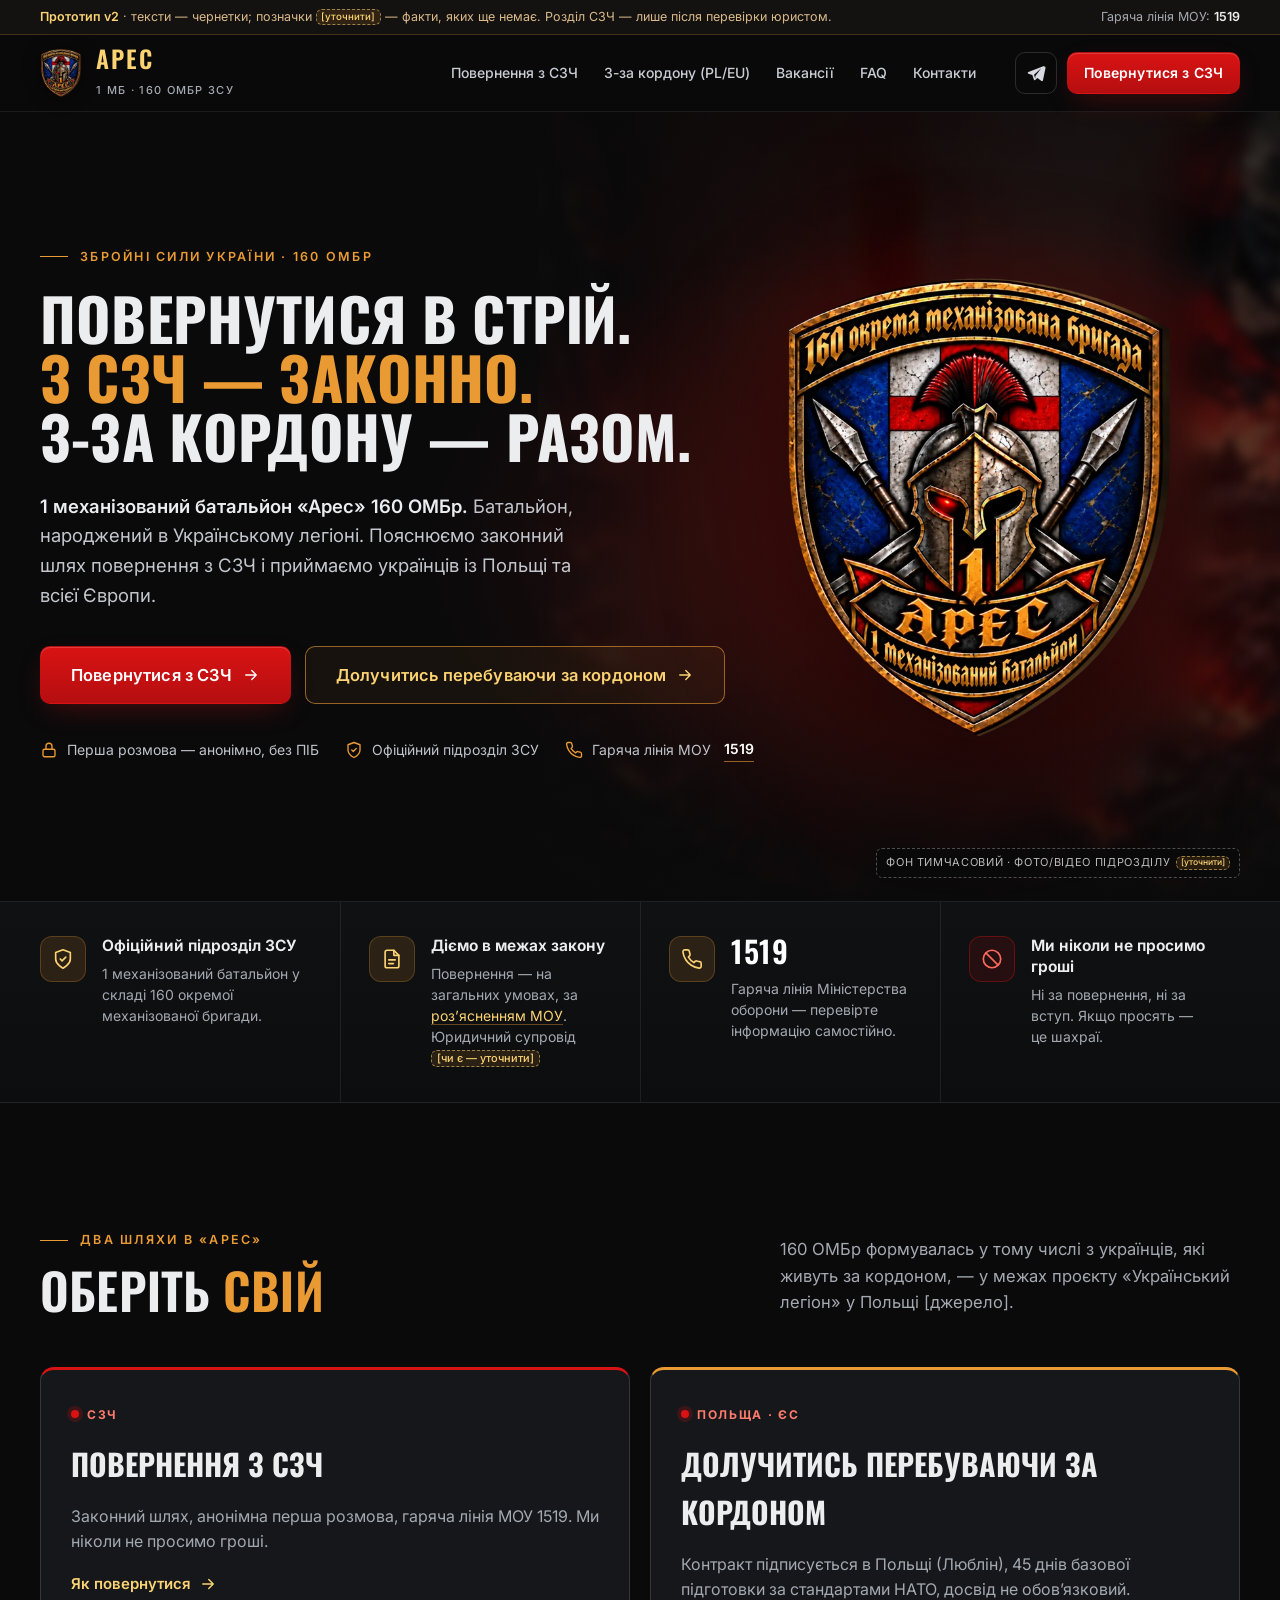
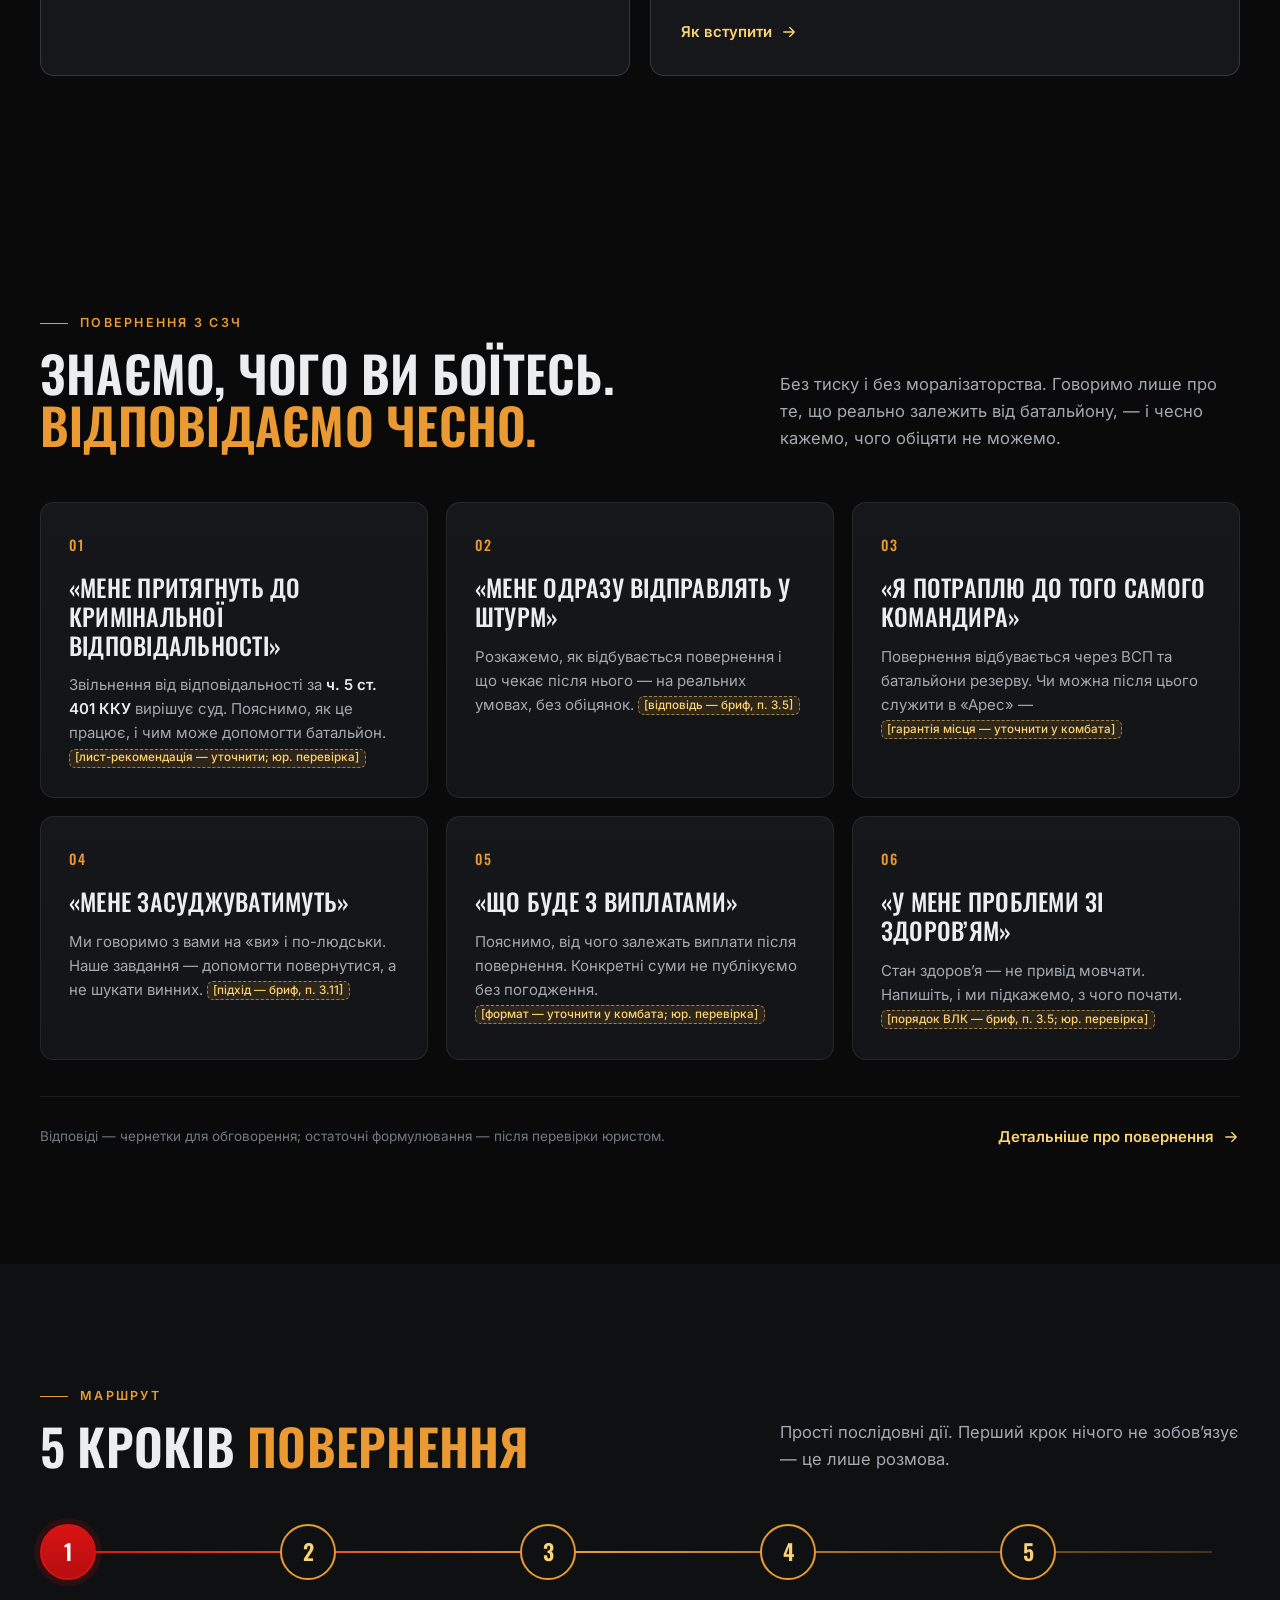
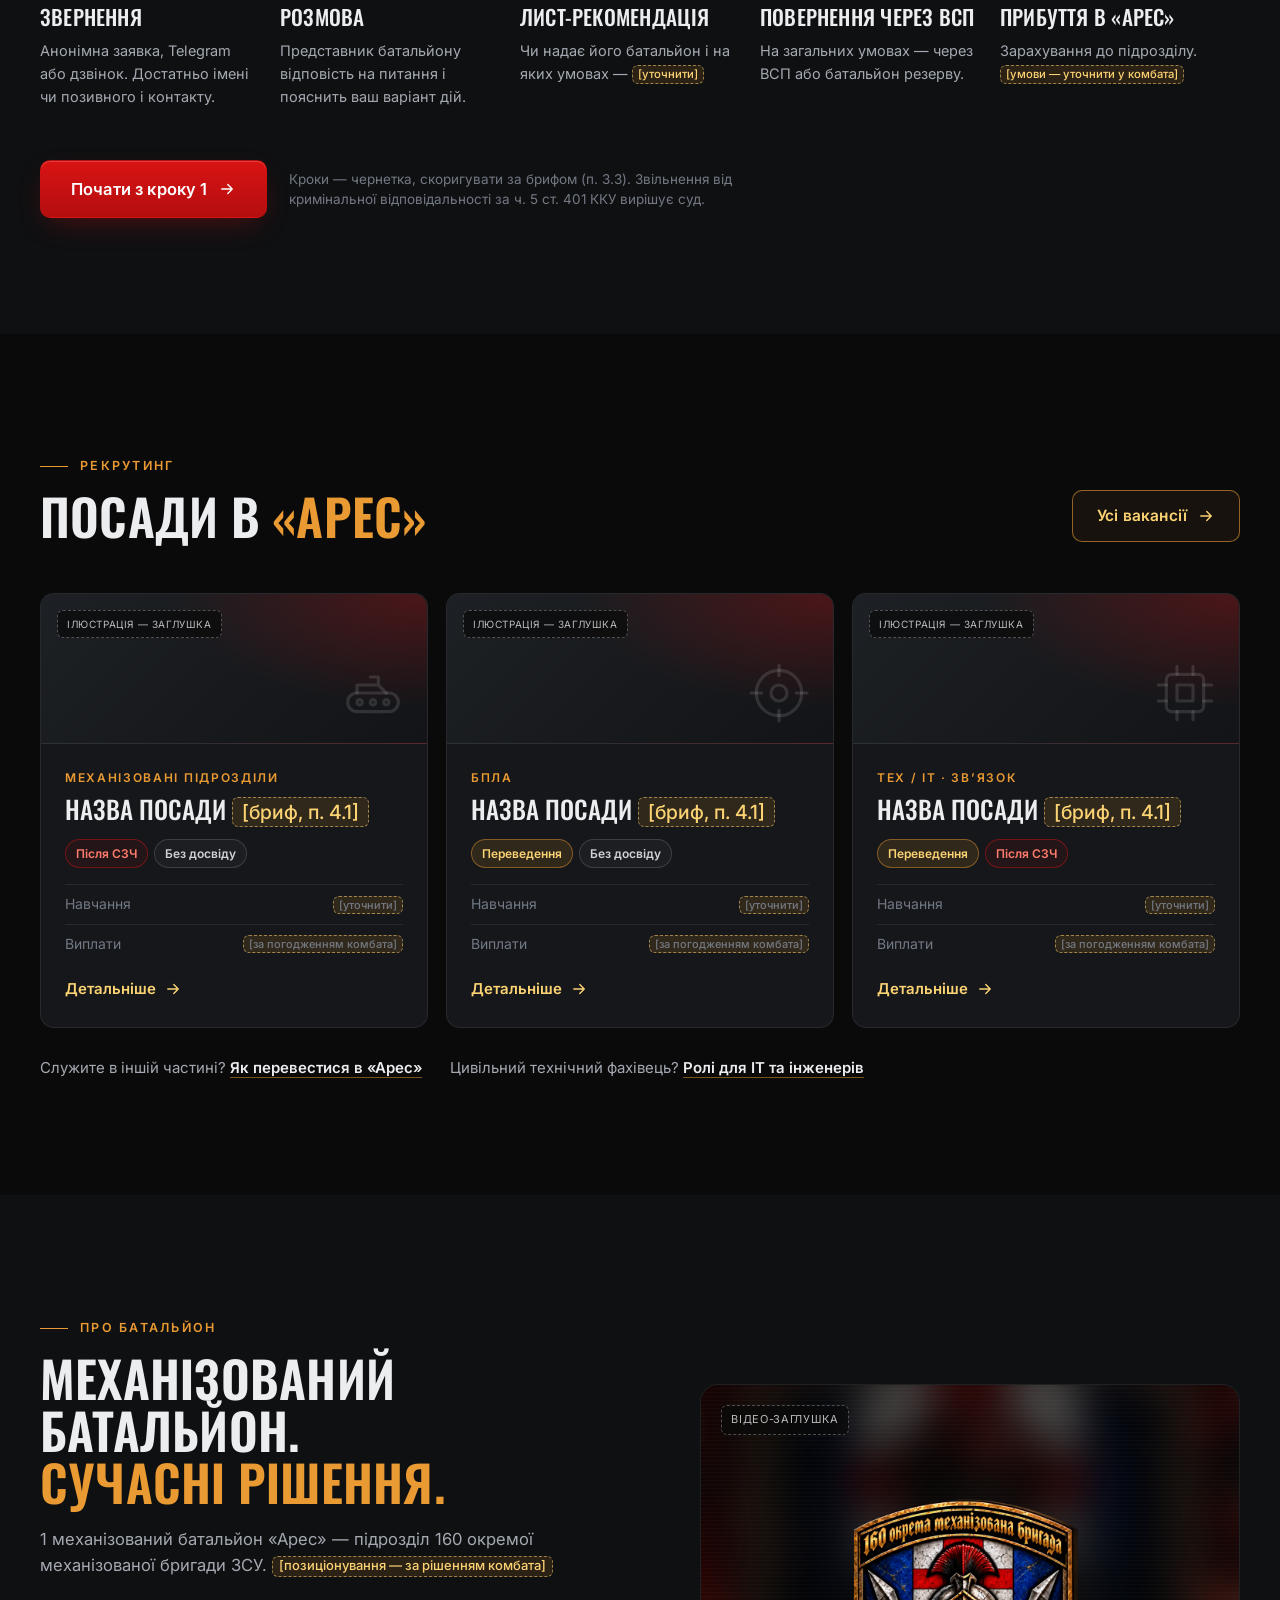
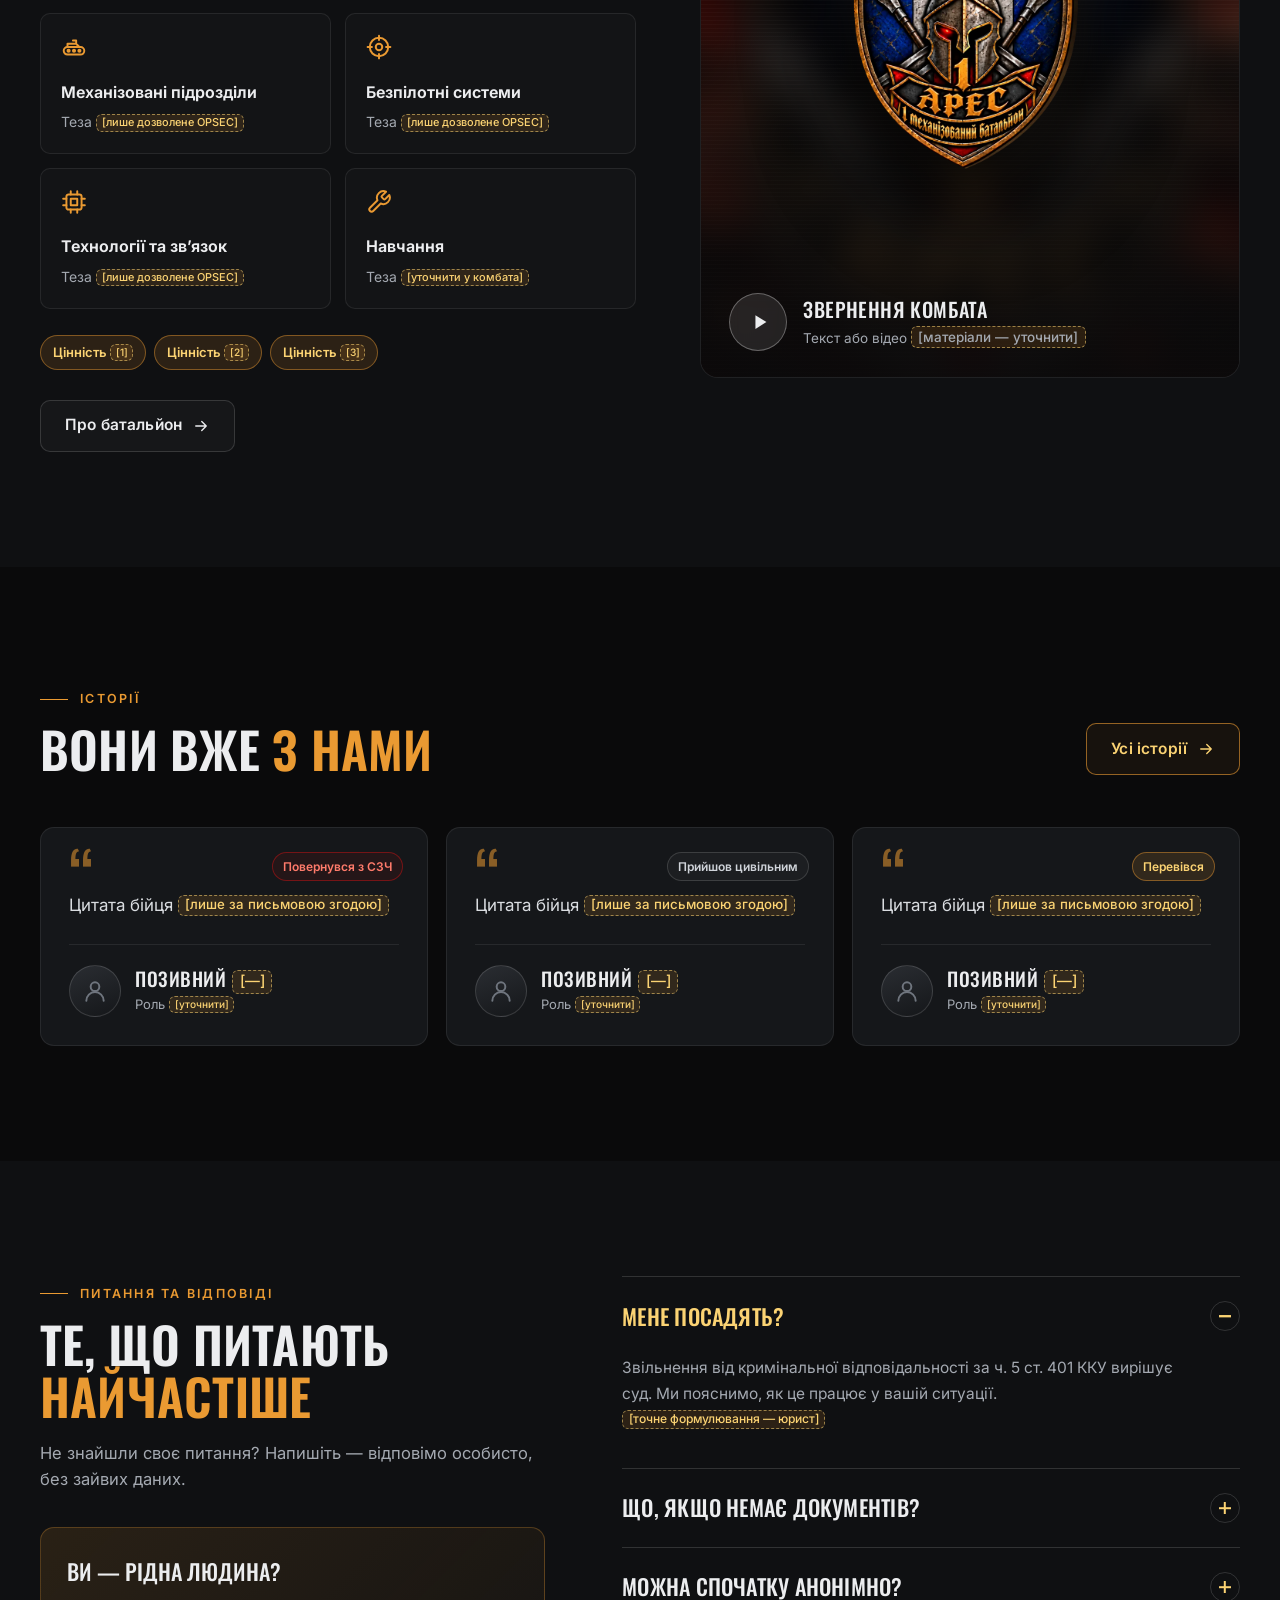
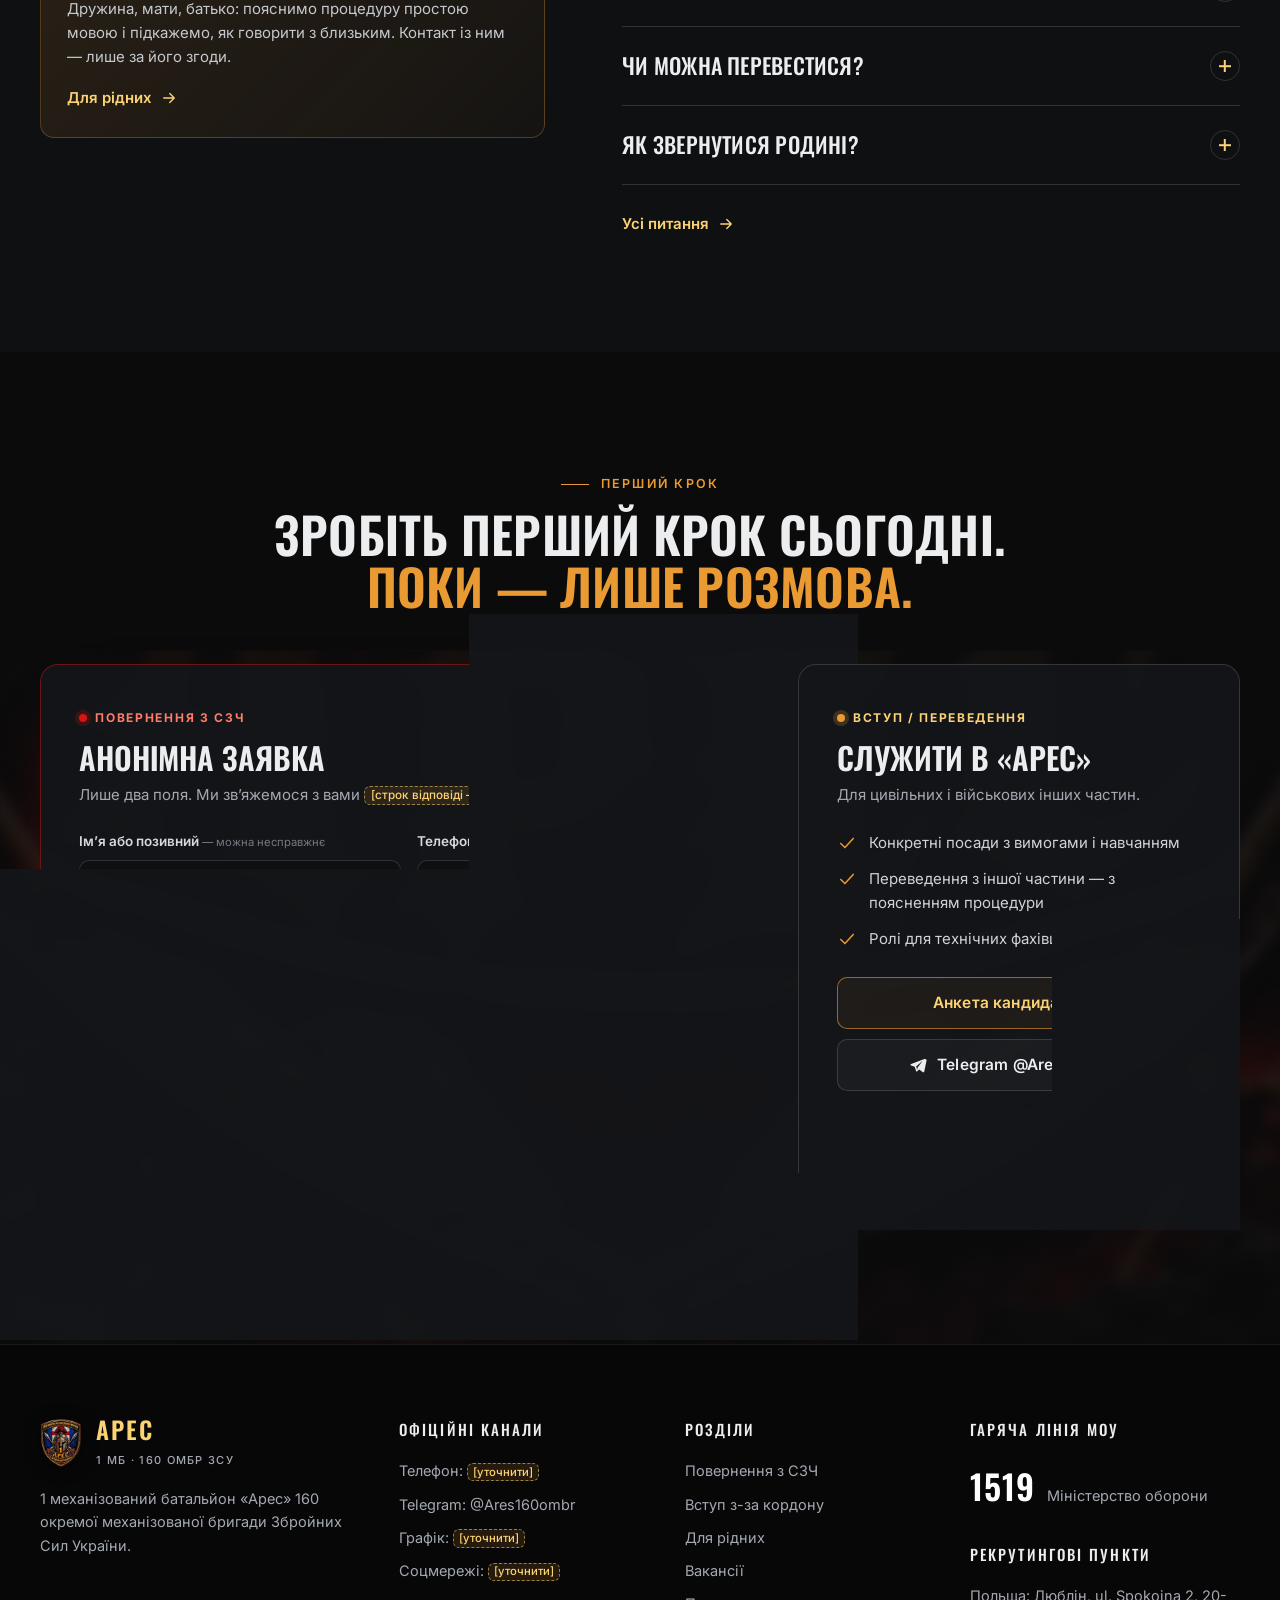
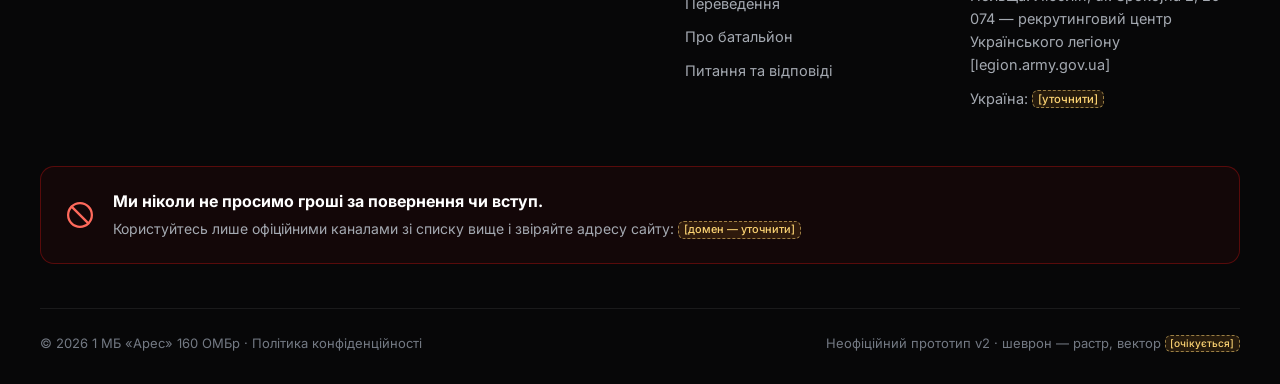
==== commit c85dbc08: "Telegram @Ares160ombr: кнопки на всіх сторінках + кнопка на сторінці для закордону" ====
--- a/index.html
+++ b/index.html
@@ -65,7 +65,7 @@
       <a href="#footer">Контакти</a>
     </nav>
     <div class="header__actions">
-      <a class="icon-btn" href="#" title="Telegram [акаунт — уточнити]" aria-label="Telegram"><svg class="icon icon--fill"><use href="#i-tg"/></svg></a>
+      <a class="icon-btn" href="https://t.me/Ares160ombr" target="_blank" rel="noopener" title="Telegram @Ares160ombr" aria-label="Telegram"><svg class="icon icon--fill"><use href="#i-tg"/></svg></a>
       <a class="btn btn--red btn--sm" href="#form">Повернутися з СЗЧ</a>
       <button class="icon-btn burger" type="button" aria-label="Меню" data-menu-open><svg class="icon"><use href="#i-menu"/></svg></button>
     </div>
@@ -423,7 +423,7 @@
           <label class="consent"><input type="checkbox" required> <span>Погоджуюсь на обробку даних відповідно до <a href="#">політики конфіденційності</a>.</span></label>
           <div class="form__foot">
             <button class="btn btn--red btn--lg" type="submit">Надіслати анонімно <svg class="icon"><use href="#i-arrow"/></svg></button>
-            <a class="link-arrow" href="#"><svg class="icon icon--fill"><use href="#i-tg"/></svg> Або написати в Telegram <span class="tbd">[уточнити]</span></a>
+            <a class="link-arrow" href="https://t.me/Ares160ombr" target="_blank" rel="noopener"><svg class="icon icon--fill"><use href="#i-tg"/></svg> Або написати в Telegram @Ares160ombr</a>
           </div>
           <div class="form__ok" role="status">Прототип: форма не надсилає дані. У робочій версії — сторінка «Дякуємо» з поясненням, що буде далі.</div>
         </form>
@@ -439,7 +439,7 @@
         </ul>
         <div class="btns">
           <a class="btn btn--gold" href="#">Анкета кандидата <svg class="icon"><use href="#i-arrow"/></svg></a>
-          <a class="btn btn--ghost" href="#"><svg class="icon icon--fill"><use href="#i-tg"/></svg> Telegram-бот <span class="tbd">[уточнити]</span></a>
+          <a class="btn btn--ghost" href="https://t.me/Ares160ombr" target="_blank" rel="noopener"><svg class="icon icon--fill"><use href="#i-tg"/></svg> Telegram @Ares160ombr</a>
         </div>
       </div>
     </div>
@@ -460,7 +460,7 @@
         <h4>Офіційні канали</h4>
         <ul>
           <li>Телефон: <span class="tbd">[уточнити]</span></li>
-          <li>Telegram: <span class="tbd">[уточнити]</span></li>
+          <li>Telegram: <a href="https://t.me/Ares160ombr" target="_blank" rel="noopener">@Ares160ombr</a></li>
           <li>Графік: <span class="tbd">[уточнити]</span></li>
           <li>Соцмережі: <span class="tbd">[уточнити]</span></li>
         </ul>
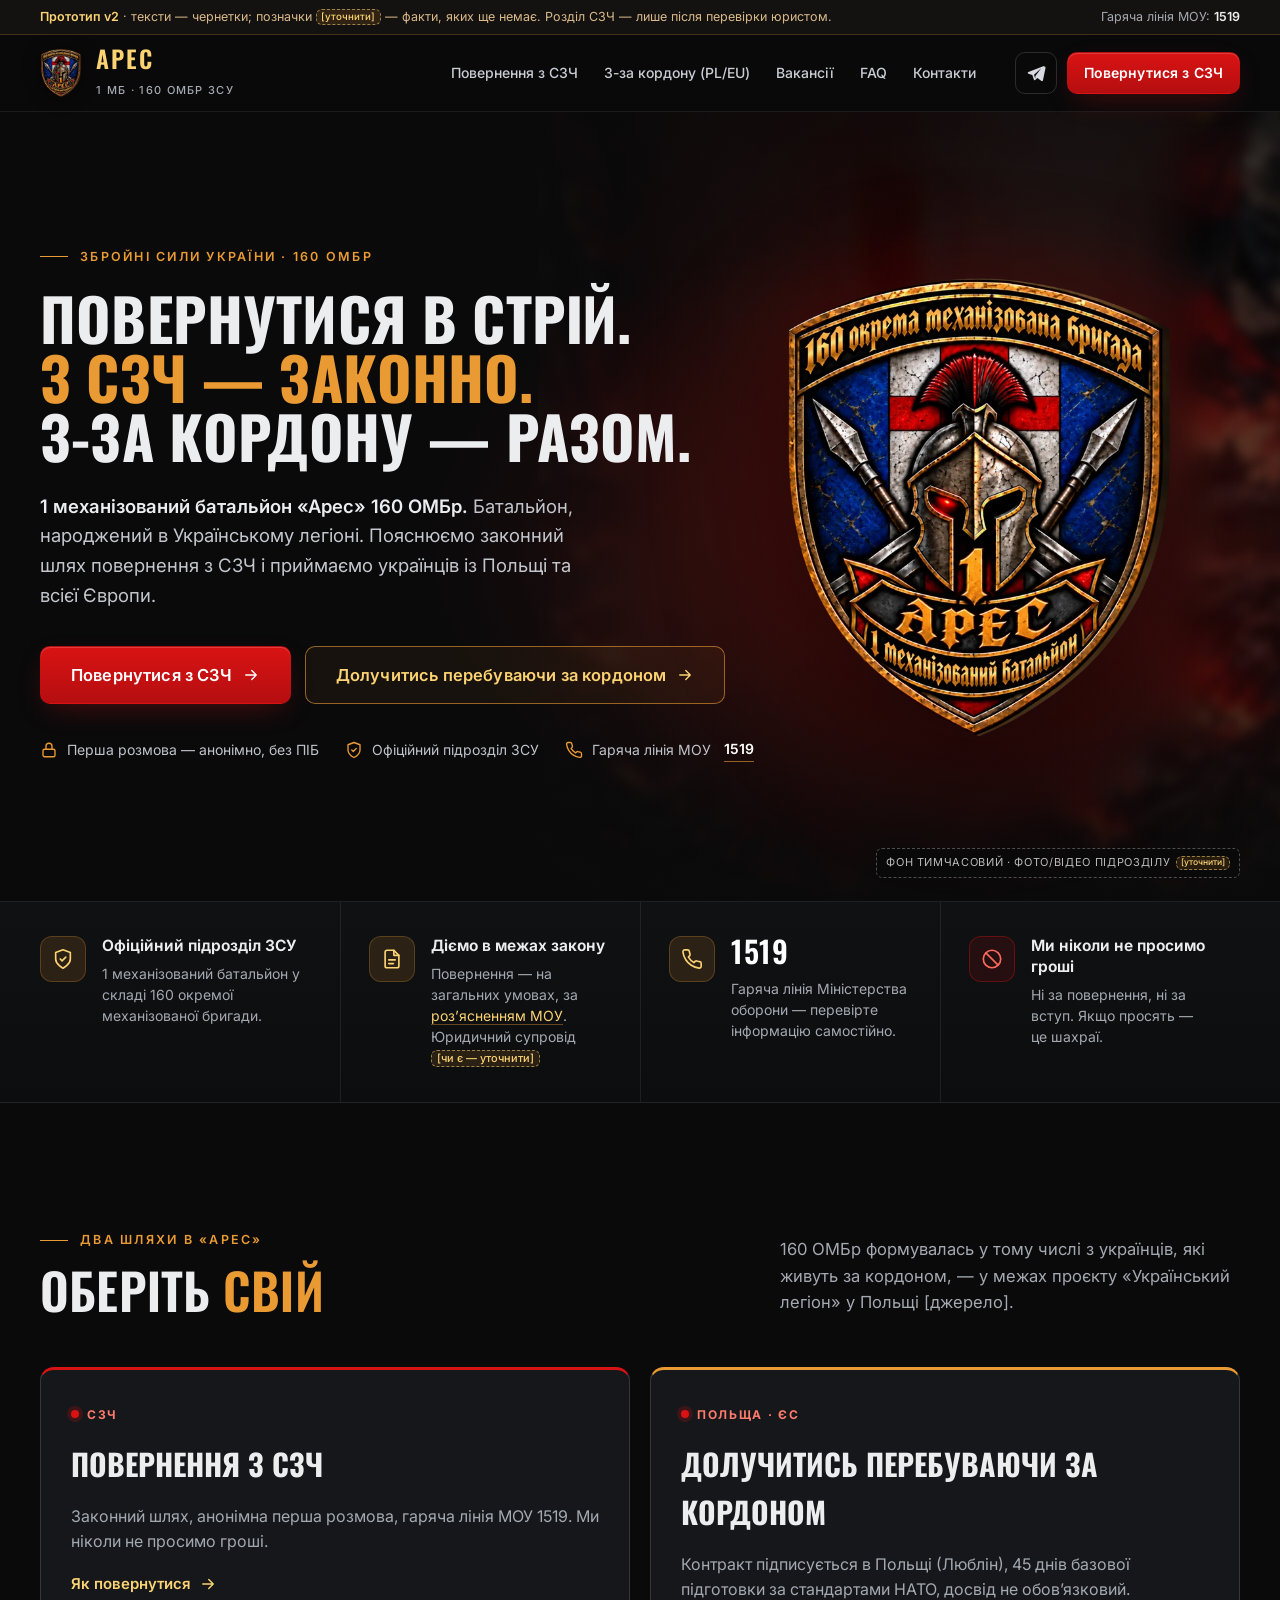
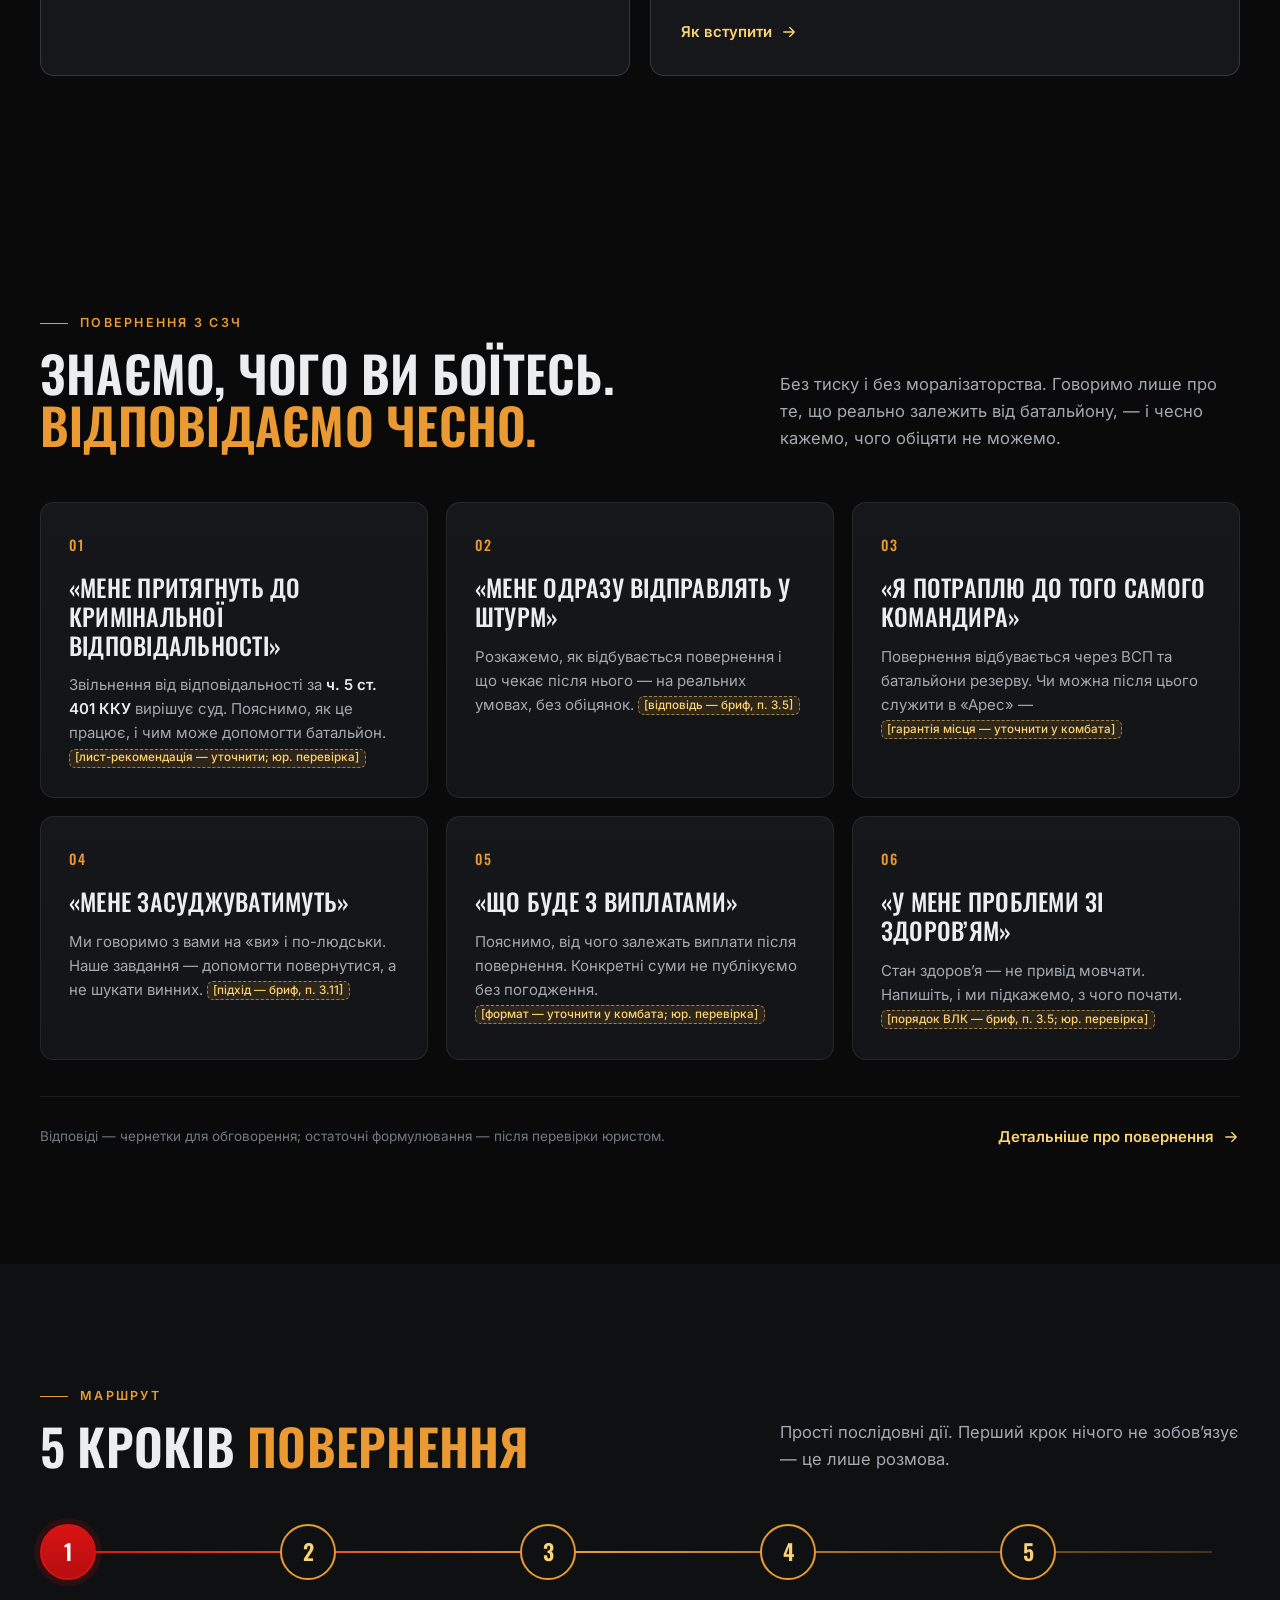
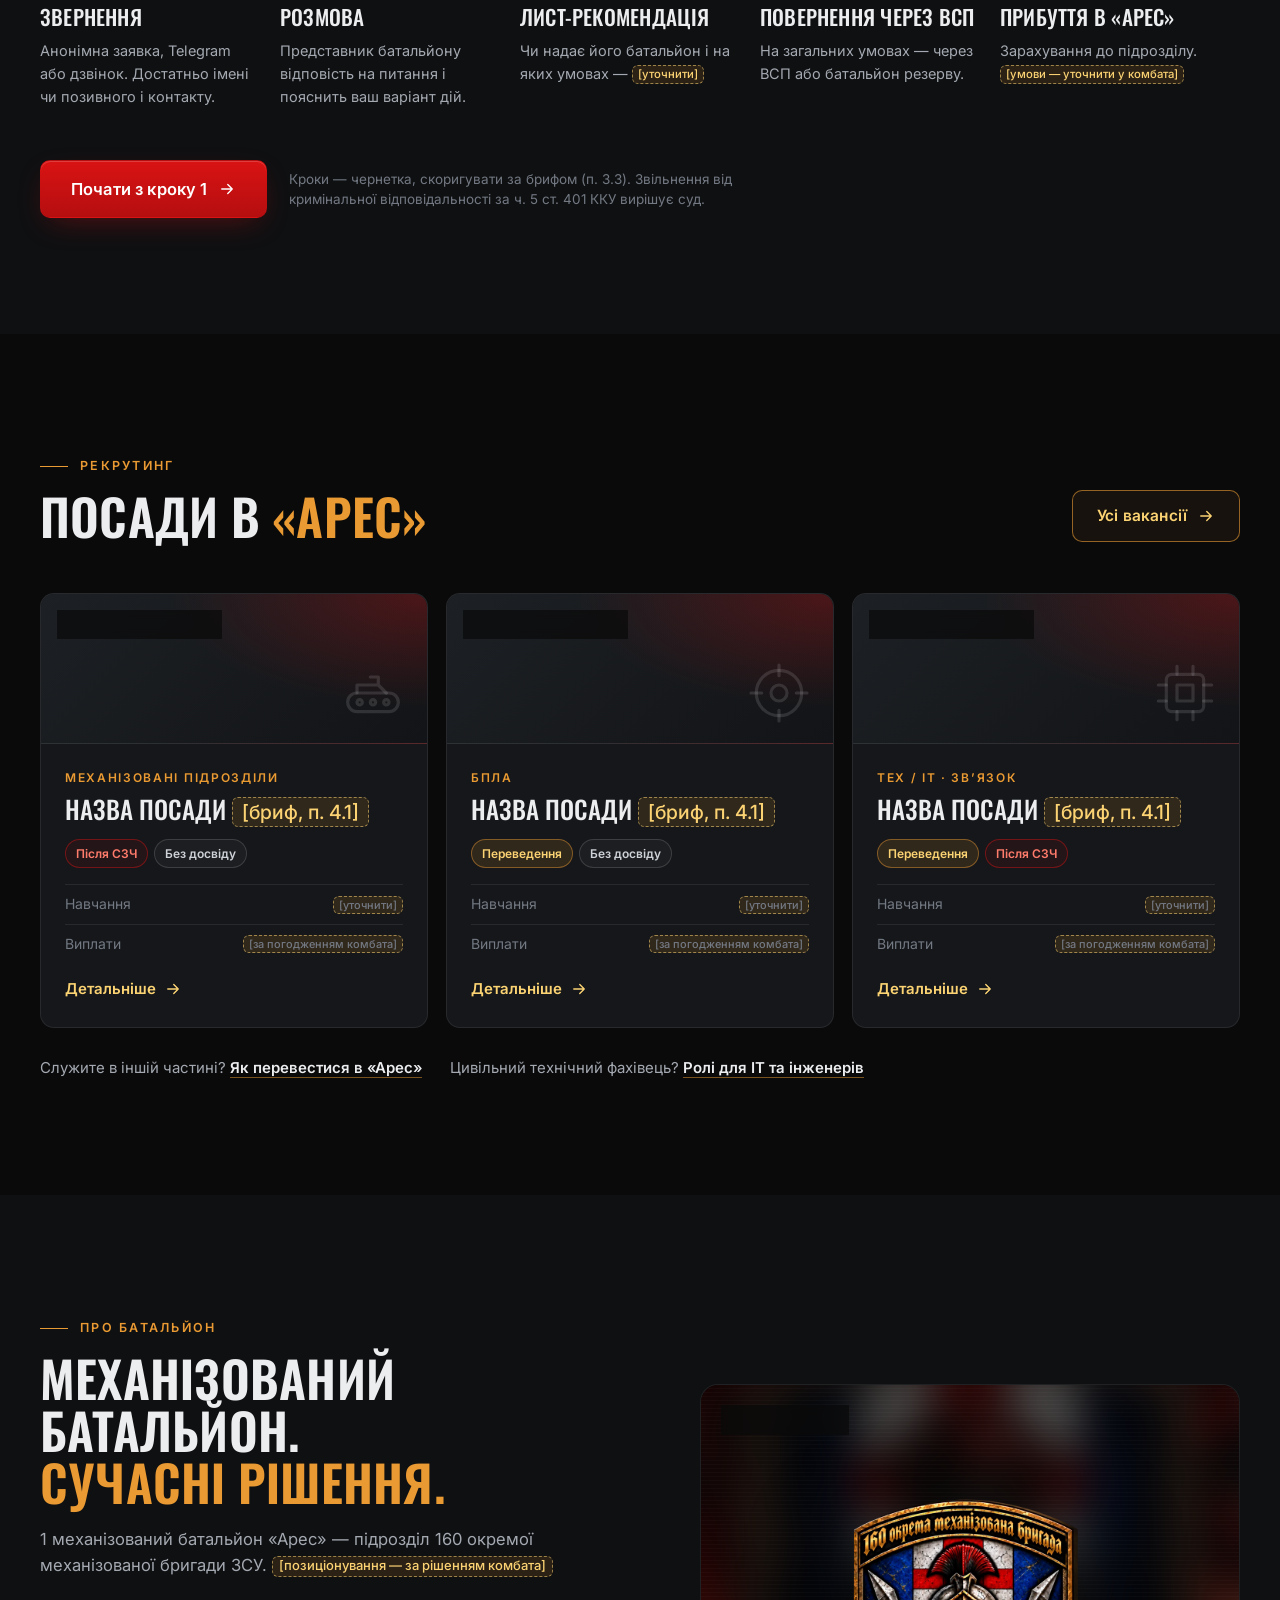
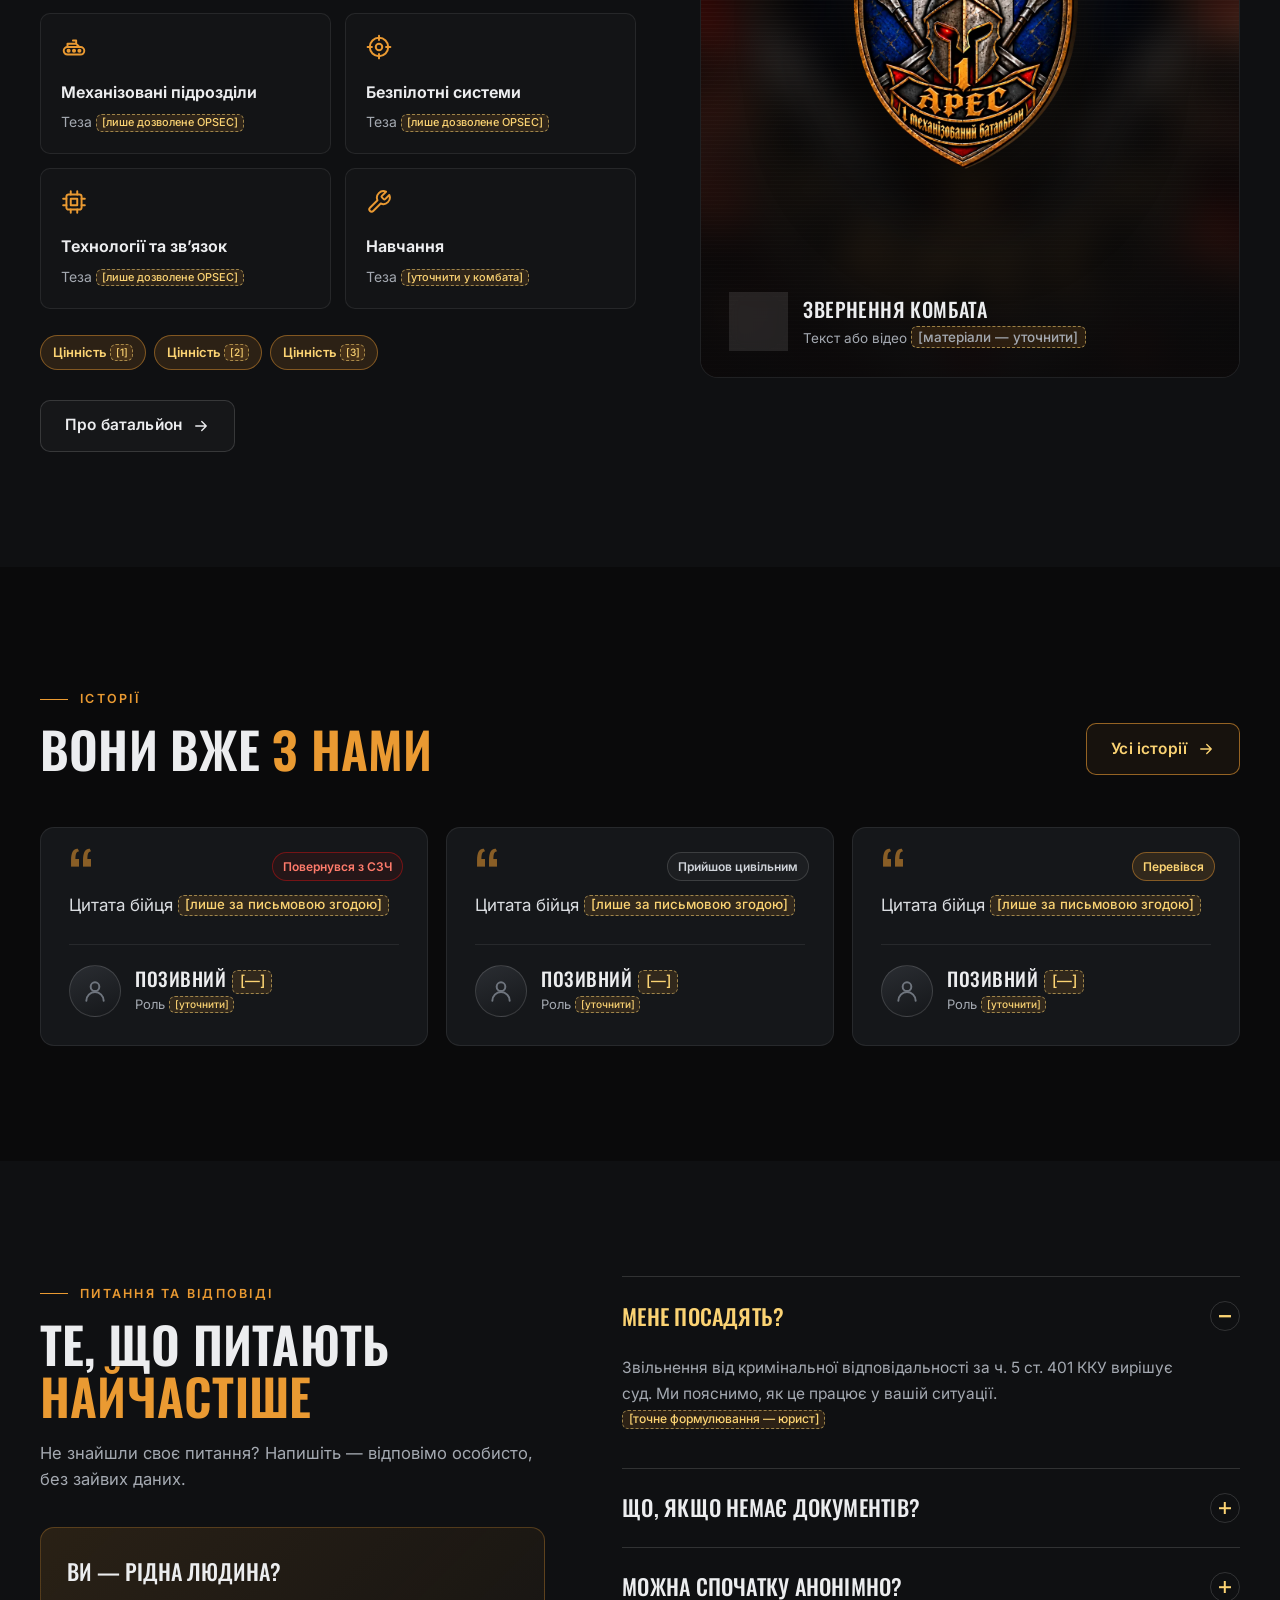
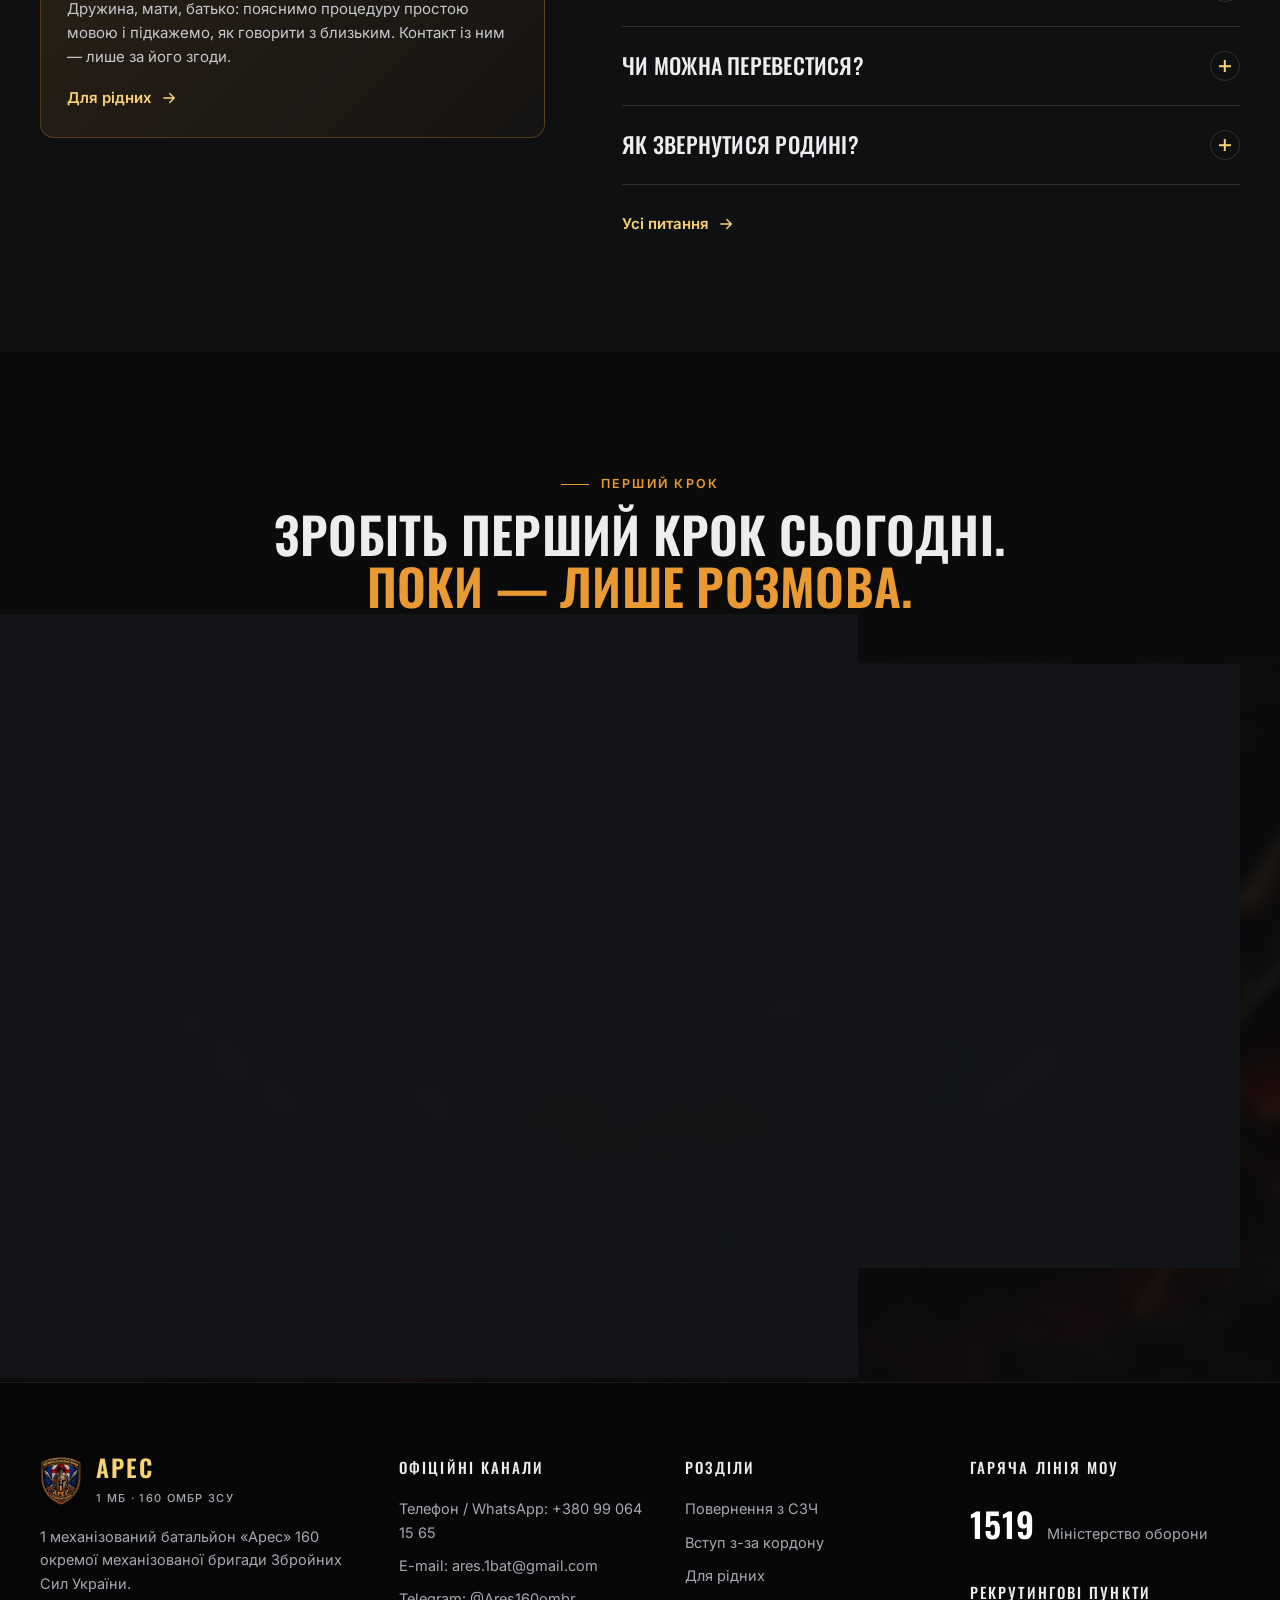
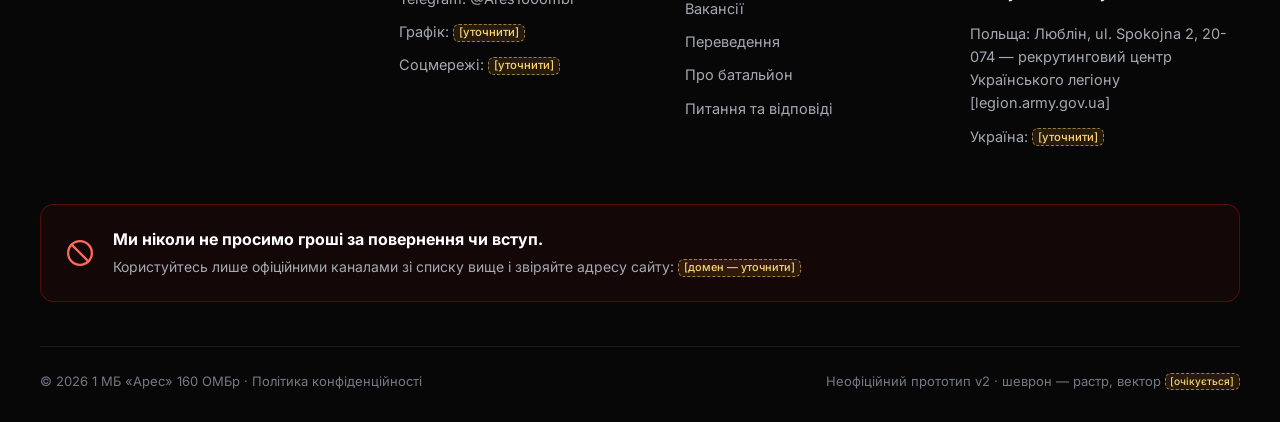
==== commit d07df803: "СЗЧ: анонімна заявка через WhatsApp та e-mail; офіційний телефон" ====
--- a/index.html
+++ b/index.html
@@ -415,6 +415,7 @@
             <span class="lbl">Як зручніше зв’язатися <small>— необов’язково</small></span>
             <div class="chips">
               <label><input type="radio" name="via" value="call"><span>Дзвінок</span></label>
+              <label><input type="radio" name="via" value="wa"><span>WhatsApp</span></label>
               <label><input type="radio" name="via" value="tg" checked><span>Telegram</span></label>
               <label><input type="radio" name="via" value="signal"><span>Signal</span></label>
             </div>
@@ -422,10 +423,11 @@
           <div class="form__note"><svg class="icon"><use href="#i-lock"/></svg><span>Не вказуйте номер частини та місце перебування. Ми не запитуємо ПІБ, РНОКПП і фото документів.</span></div>
           <label class="consent"><input type="checkbox" required> <span>Погоджуюсь на обробку даних відповідно до <a href="#">політики конфіденційності</a>.</span></label>
           <div class="form__foot">
-            <button class="btn btn--red btn--lg" type="submit">Надіслати анонімно <svg class="icon"><use href="#i-arrow"/></svg></button>
+            <button class="btn btn--red btn--lg" type="submit" data-send="wa">Надіслати у WhatsApp <svg class="icon"><use href="#i-arrow"/></svg></button>
+            <button class="btn btn--ghost btn--lg" type="submit" data-send="mail">Надіслати на e-mail</button>
             <a class="link-arrow" href="https://t.me/Ares160ombr" target="_blank" rel="noopener"><svg class="icon icon--fill"><use href="#i-tg"/></svg> Або написати в Telegram @Ares160ombr</a>
           </div>
-          <div class="form__ok" role="status">Прототип: форма не надсилає дані. У робочій версії — сторінка «Дякуємо» з поясненням, що буде далі.</div>
+          <div class="form__ok" role="status">Відкрито WhatsApp або пошту з вашою заявкою — залишилось натиснути «Надіслати». Контакти: WhatsApp <a href="https://wa.me/380990641565" target="_blank" rel="noopener">+380 99 064 15 65</a>, e-mail <a href="mailto:ares.1bat@gmail.com">ares.1bat@gmail.com</a>.</div>
         </form>
       </div>
       <div class="card card--join">
@@ -459,7 +461,8 @@
       <div>
         <h4>Офіційні канали</h4>
         <ul>
-          <li>Телефон: <span class="tbd">[уточнити]</span></li>
+          <li>Телефон / WhatsApp: <a href="tel:+380990641565">+380 99 064 15 65</a></li>
+          <li>E-mail: <a href="mailto:ares.1bat@gmail.com">ares.1bat@gmail.com</a></li>
           <li>Telegram: <a href="https://t.me/Ares160ombr" target="_blank" rel="noopener">@Ares160ombr</a></li>
           <li>Графік: <span class="tbd">[уточнити]</span></li>
           <li>Соцмережі: <span class="tbd">[уточнити]</span></li>
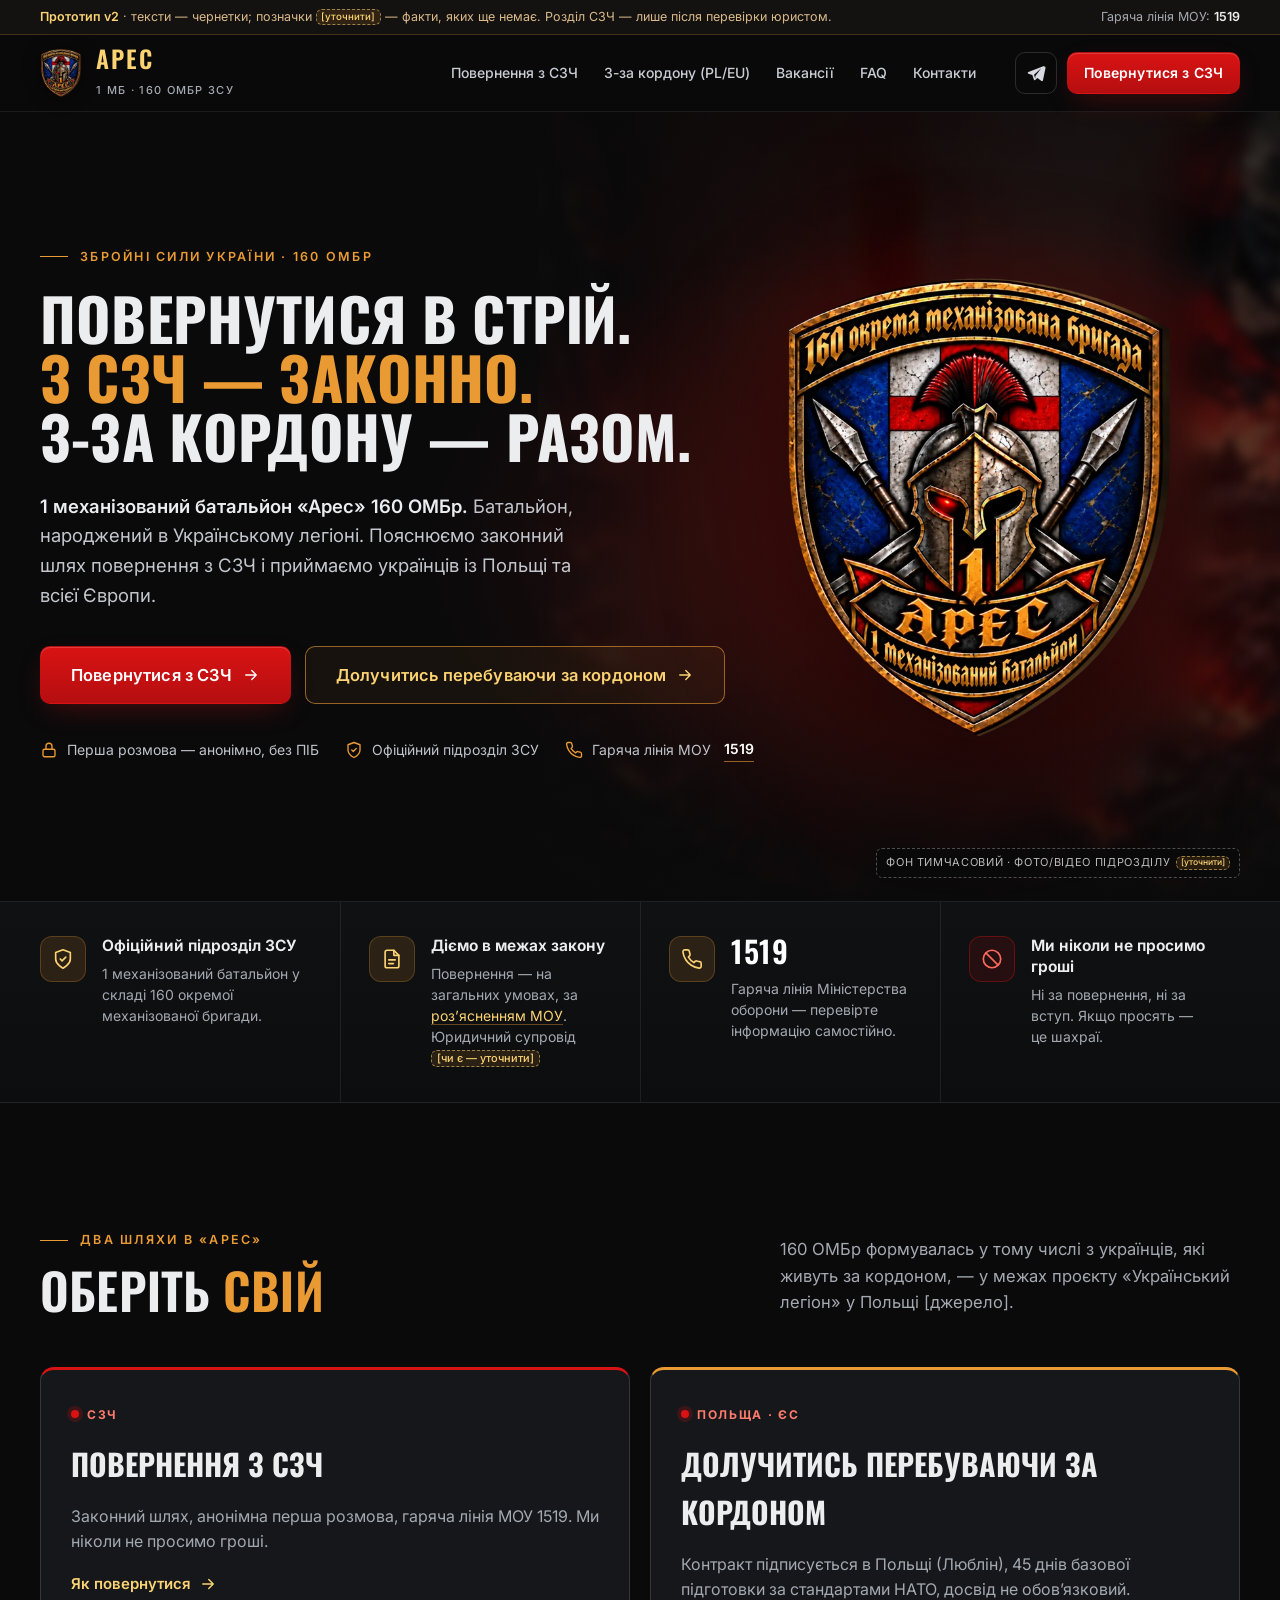
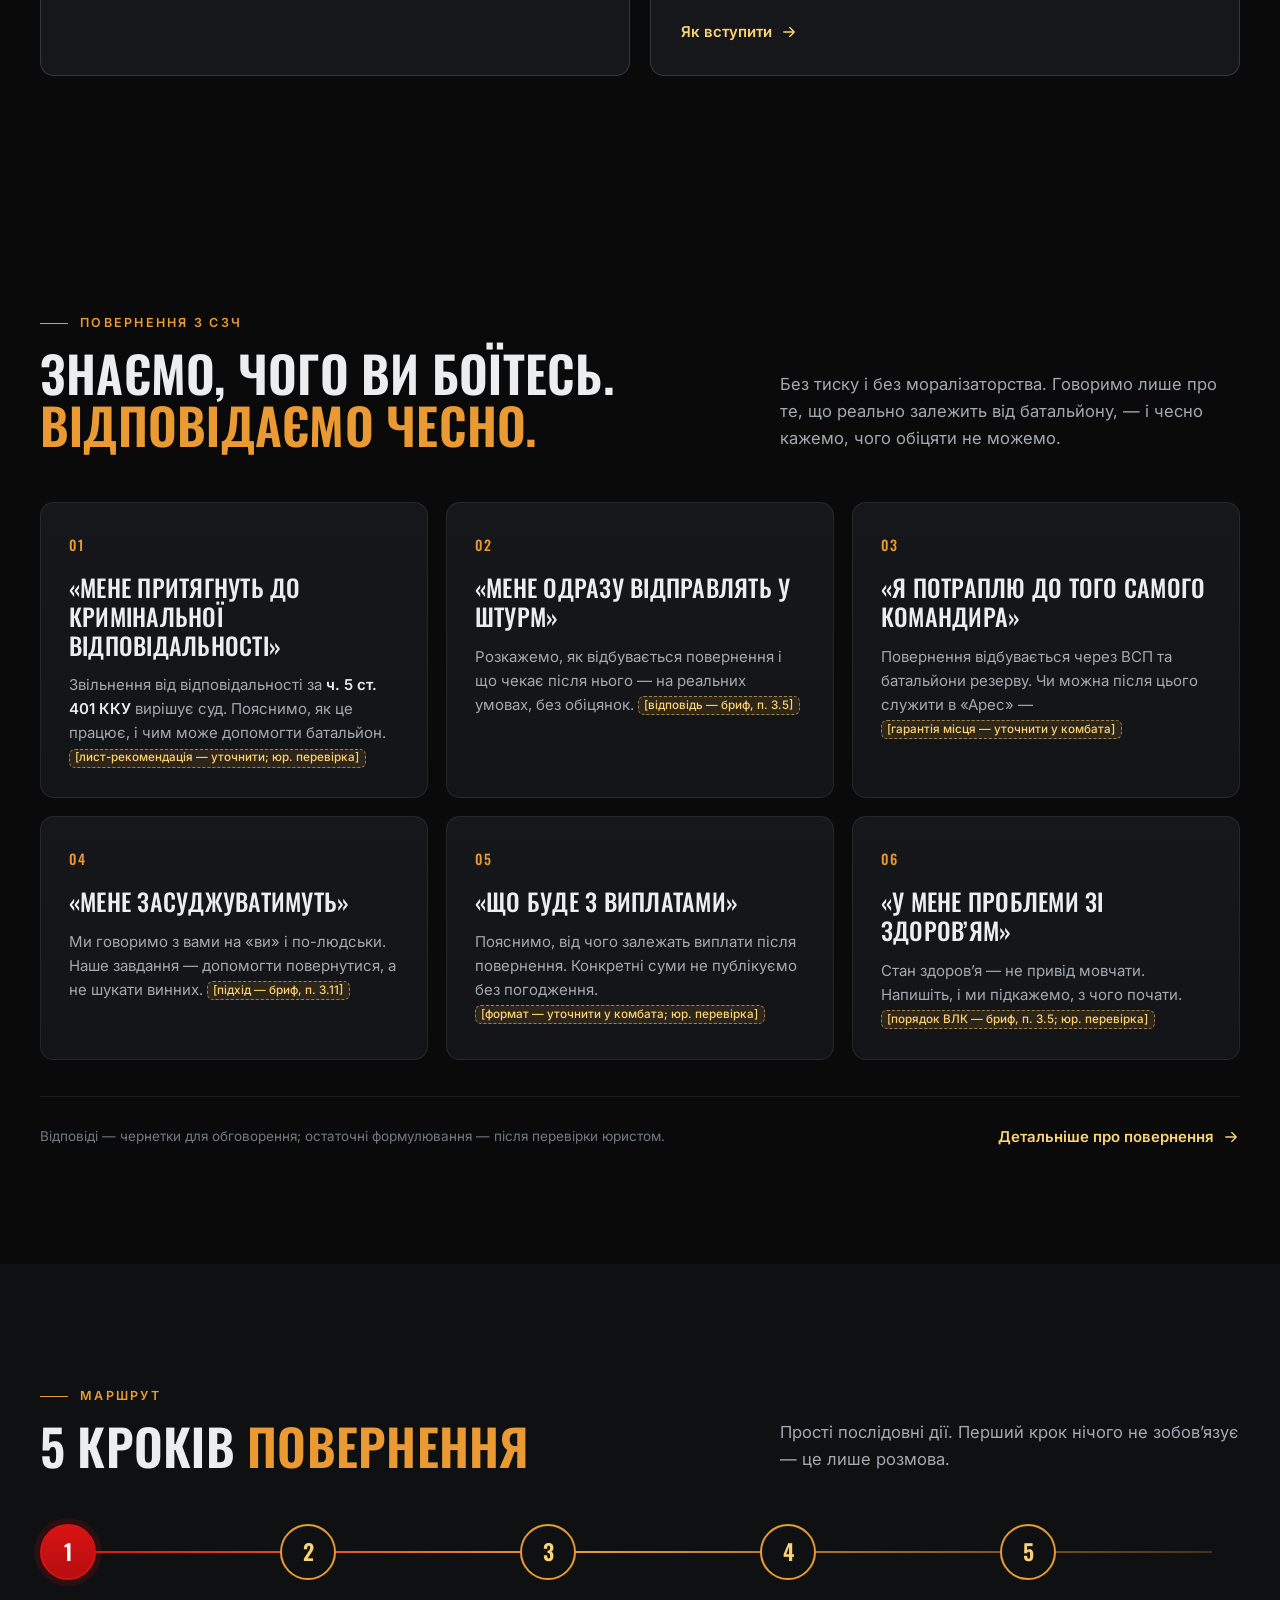
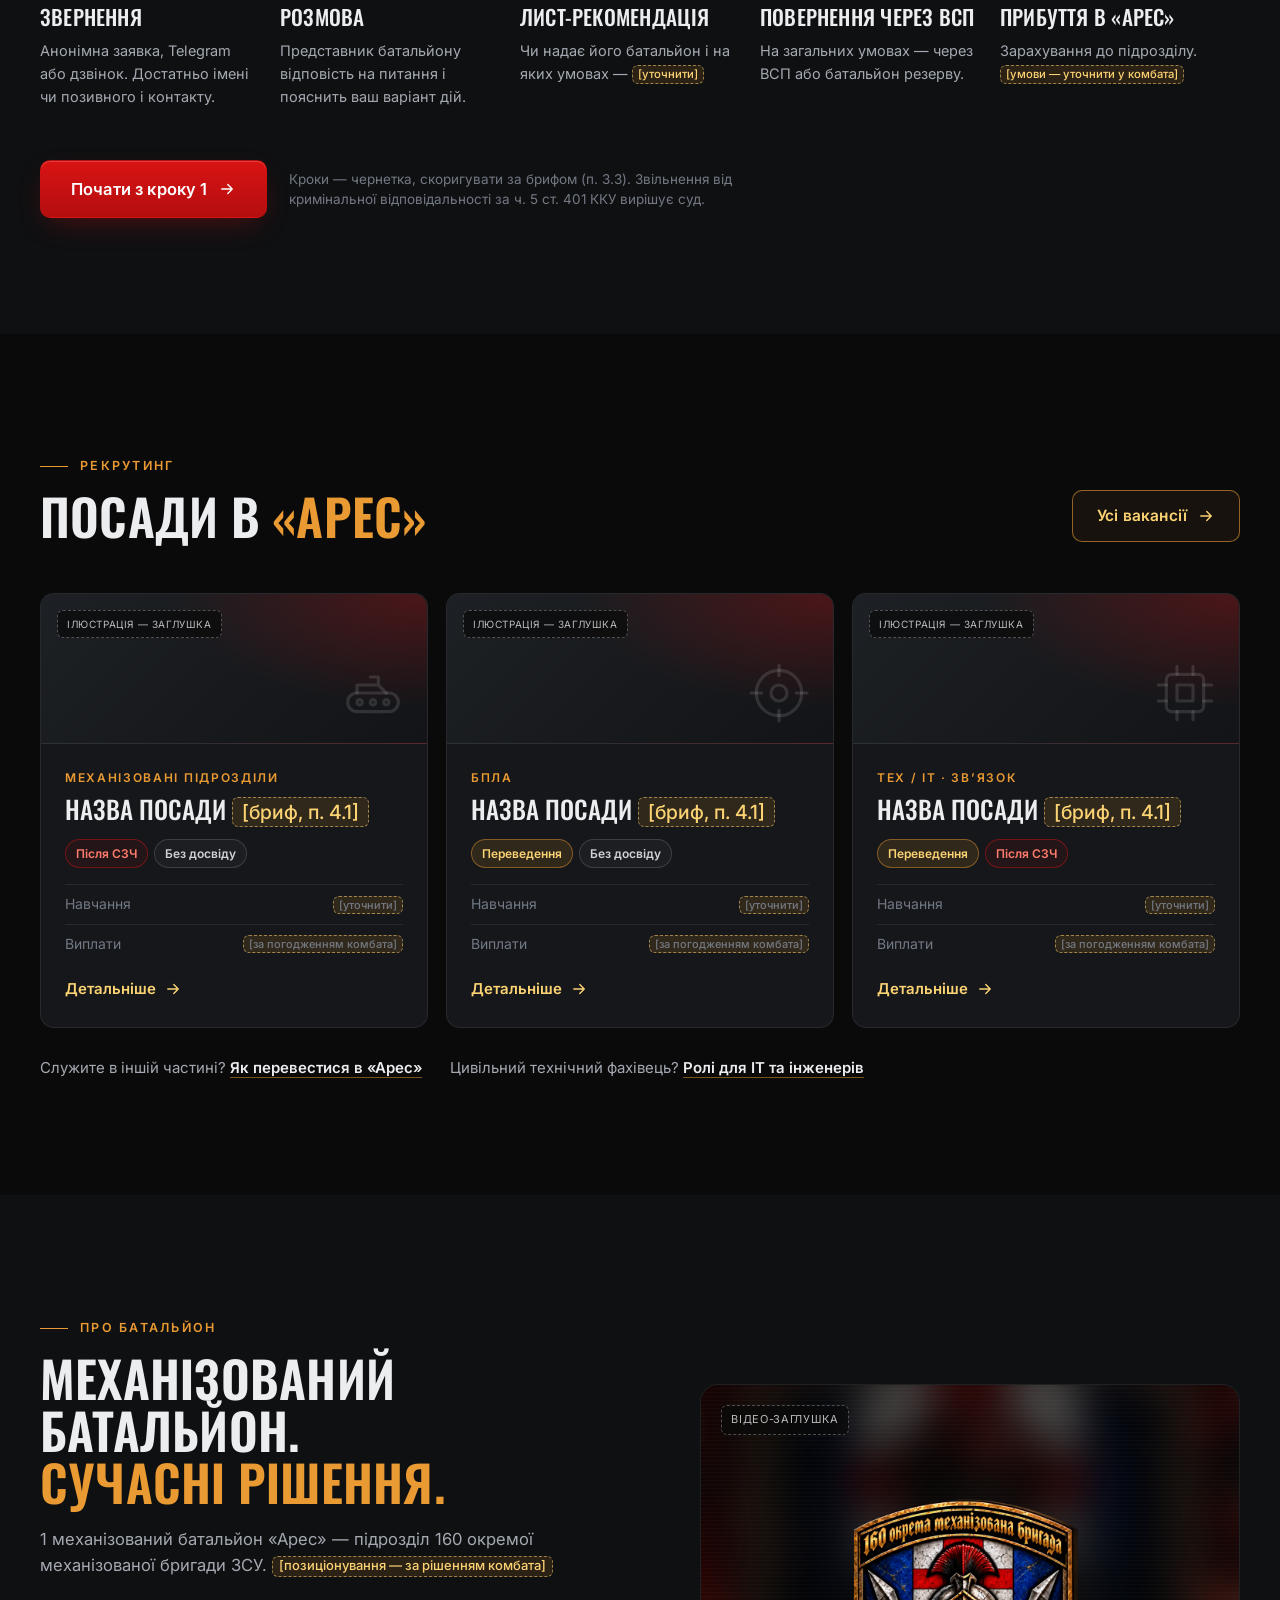
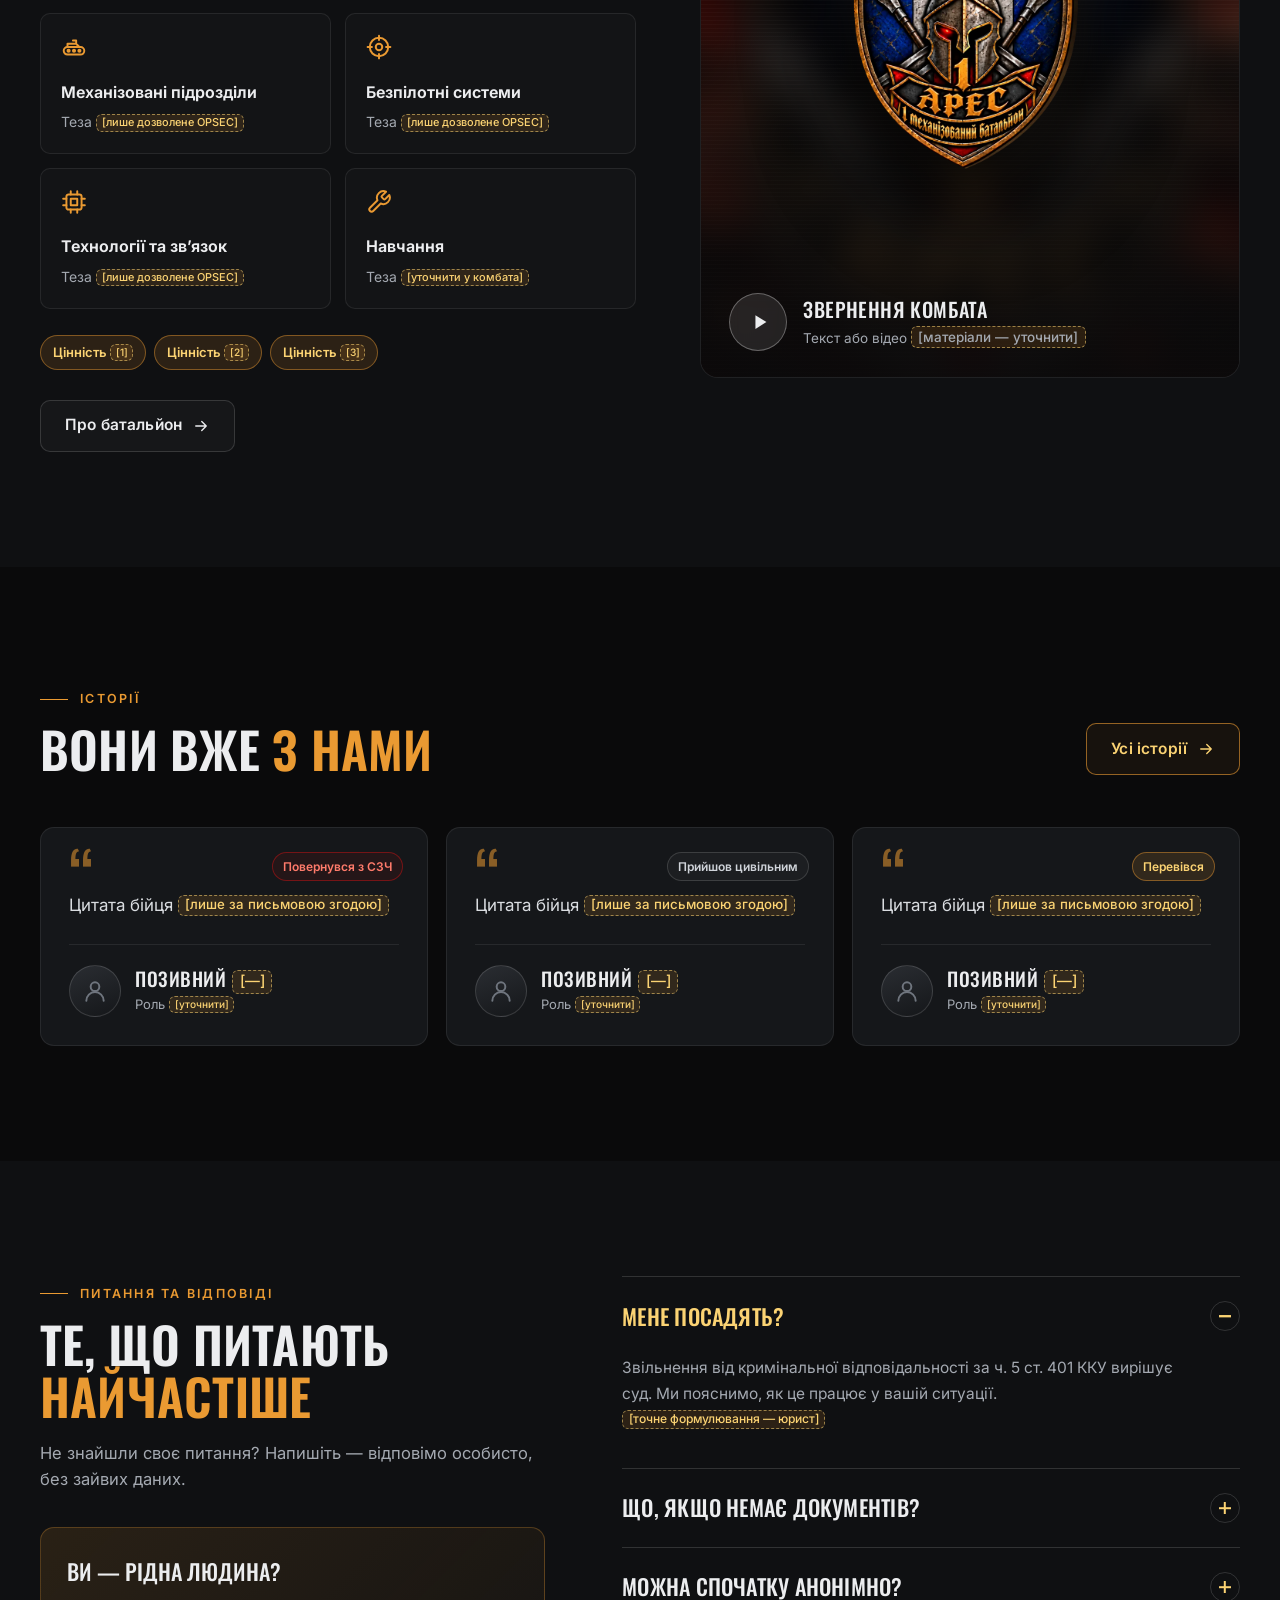
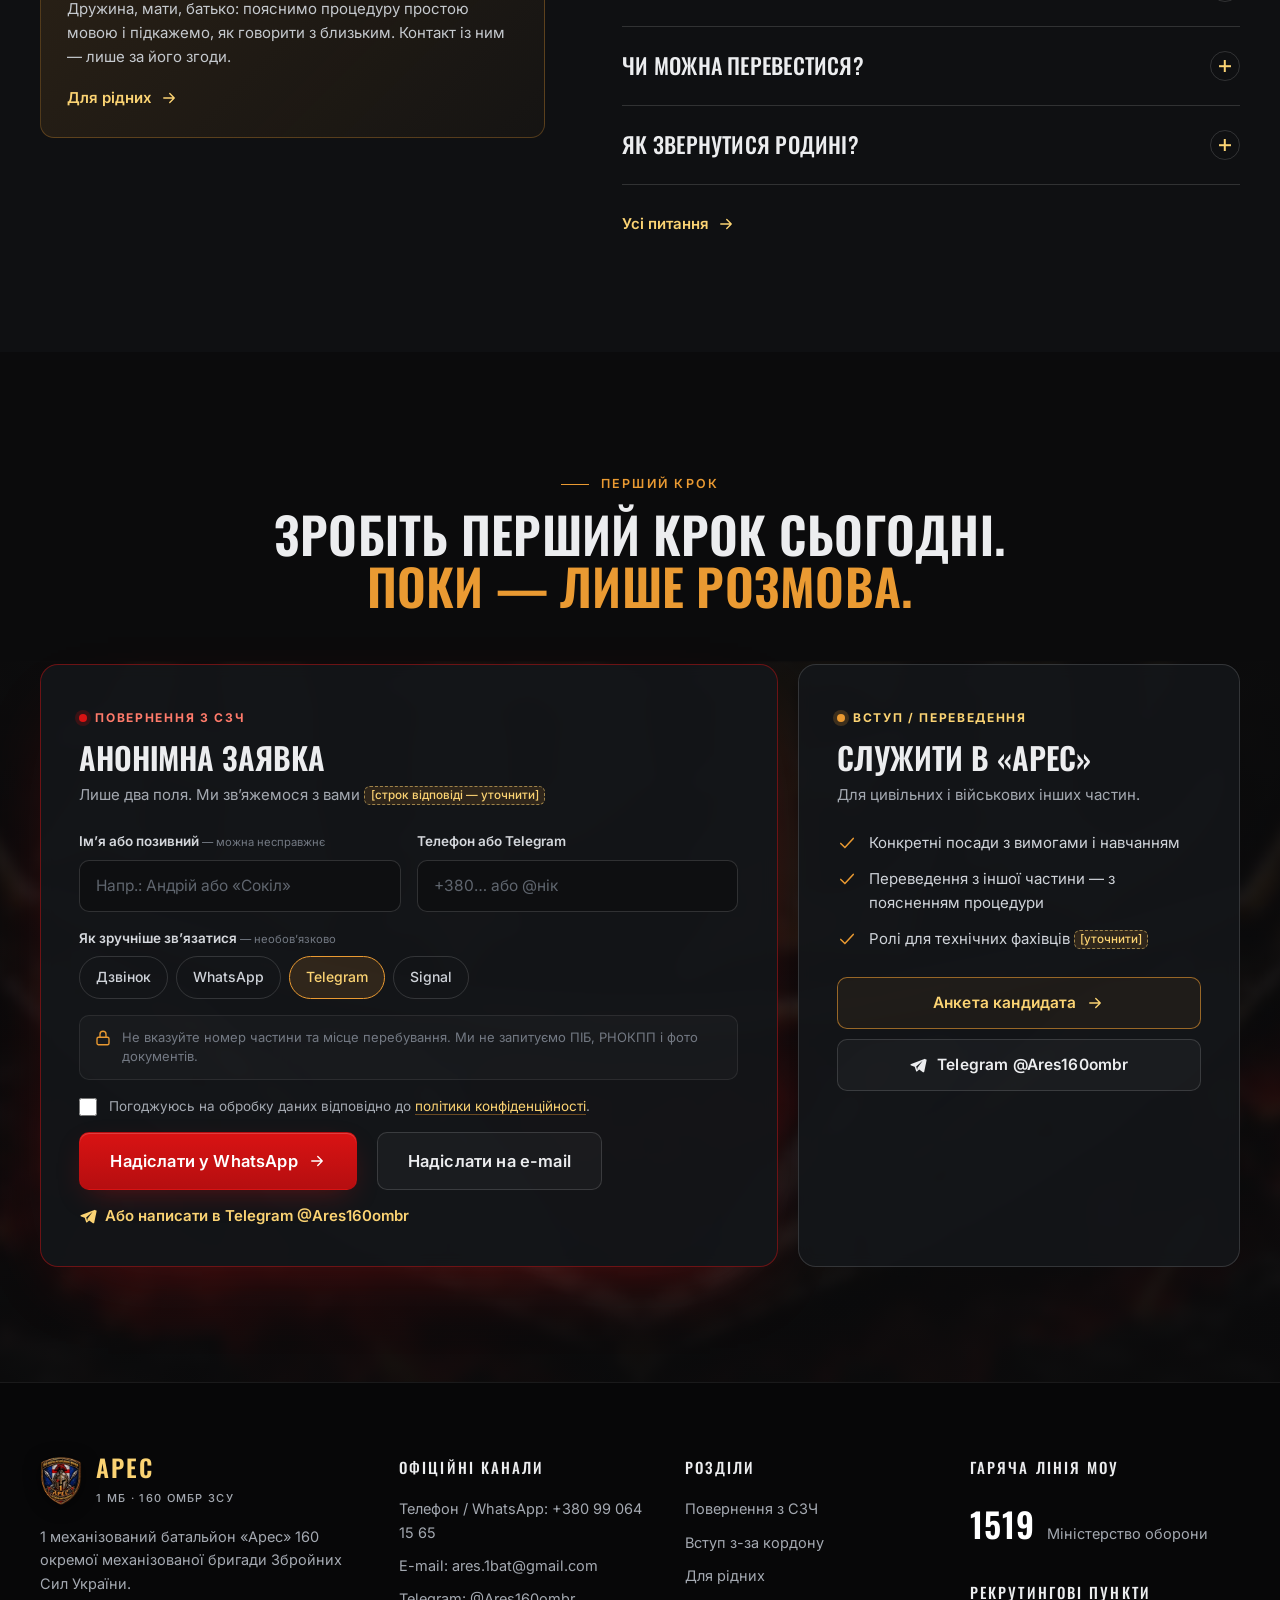
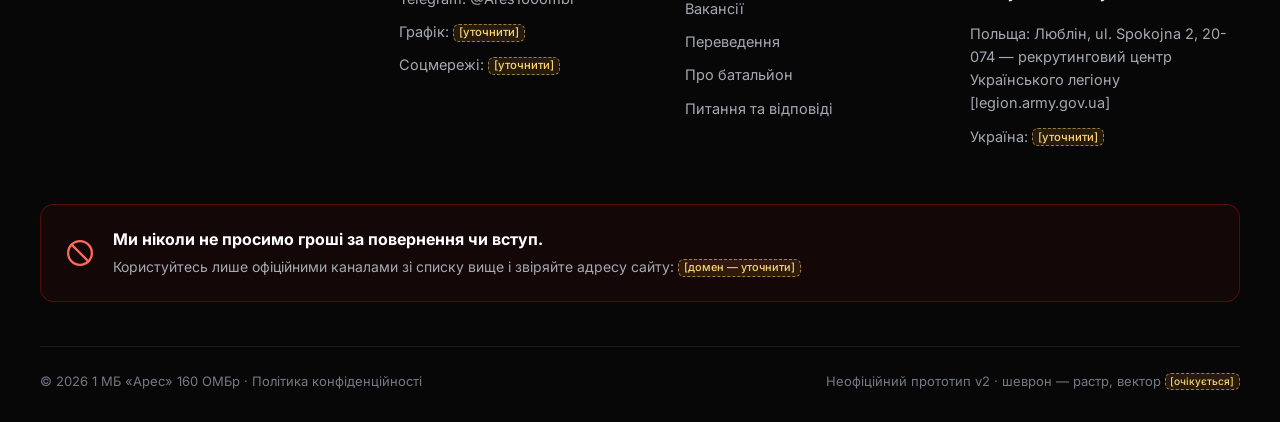
==== commit 812b7aa6: "Кнопка «Анкета кандидата» → форма Українського легіону" ====
--- a/index.html
+++ b/index.html
@@ -440,7 +440,7 @@
           <li><svg class="icon"><use href="#i-check"/></svg><span>Ролі для технічних фахівців <span class="tbd">[уточнити]</span></span></li>
         </ul>
         <div class="btns">
-          <a class="btn btn--gold" href="#">Анкета кандидата <svg class="icon"><use href="#i-arrow"/></svg></a>
+          <a class="btn btn--gold" href="https://legion.army.gov.ua/#join" target="_blank" rel="noopener">Анкета кандидата <svg class="icon"><use href="#i-arrow"/></svg></a>
           <a class="btn btn--ghost" href="https://t.me/Ares160ombr" target="_blank" rel="noopener"><svg class="icon icon--fill"><use href="#i-tg"/></svg> Telegram @Ares160ombr</a>
         </div>
       </div>
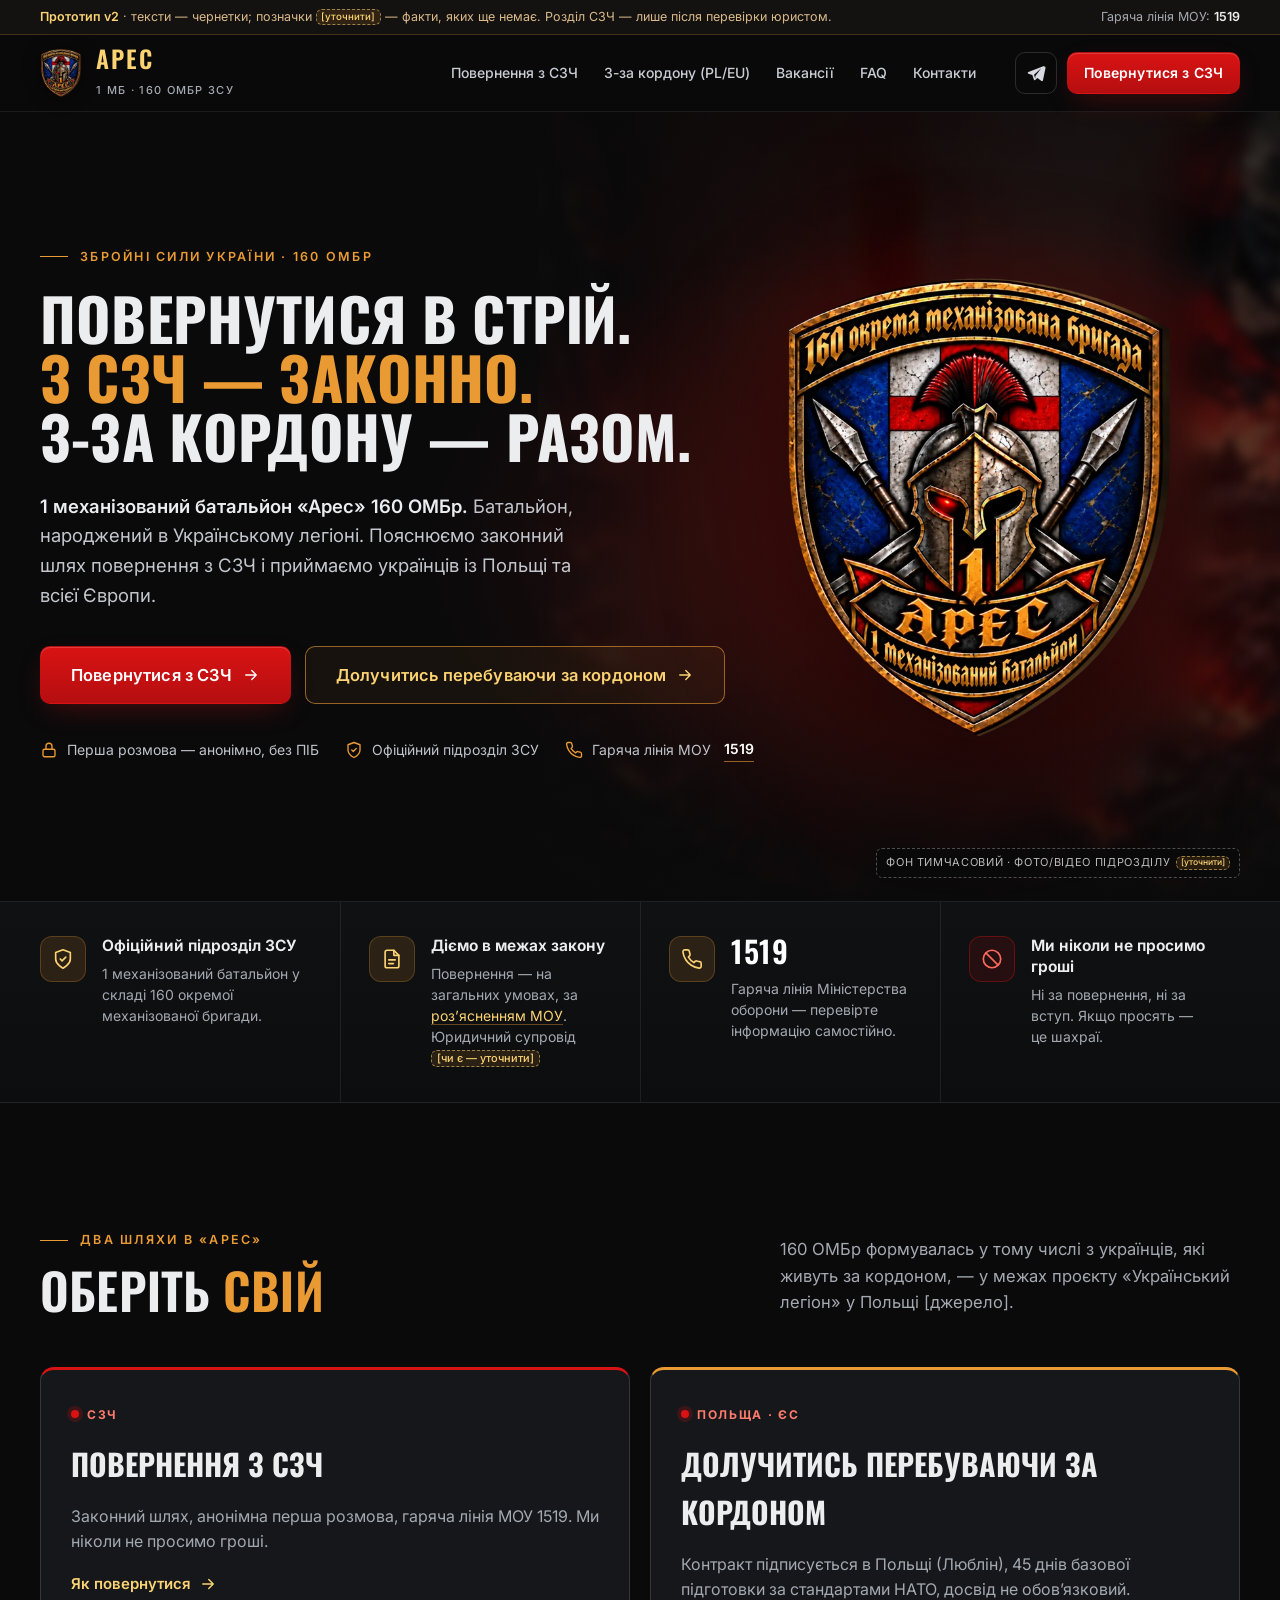
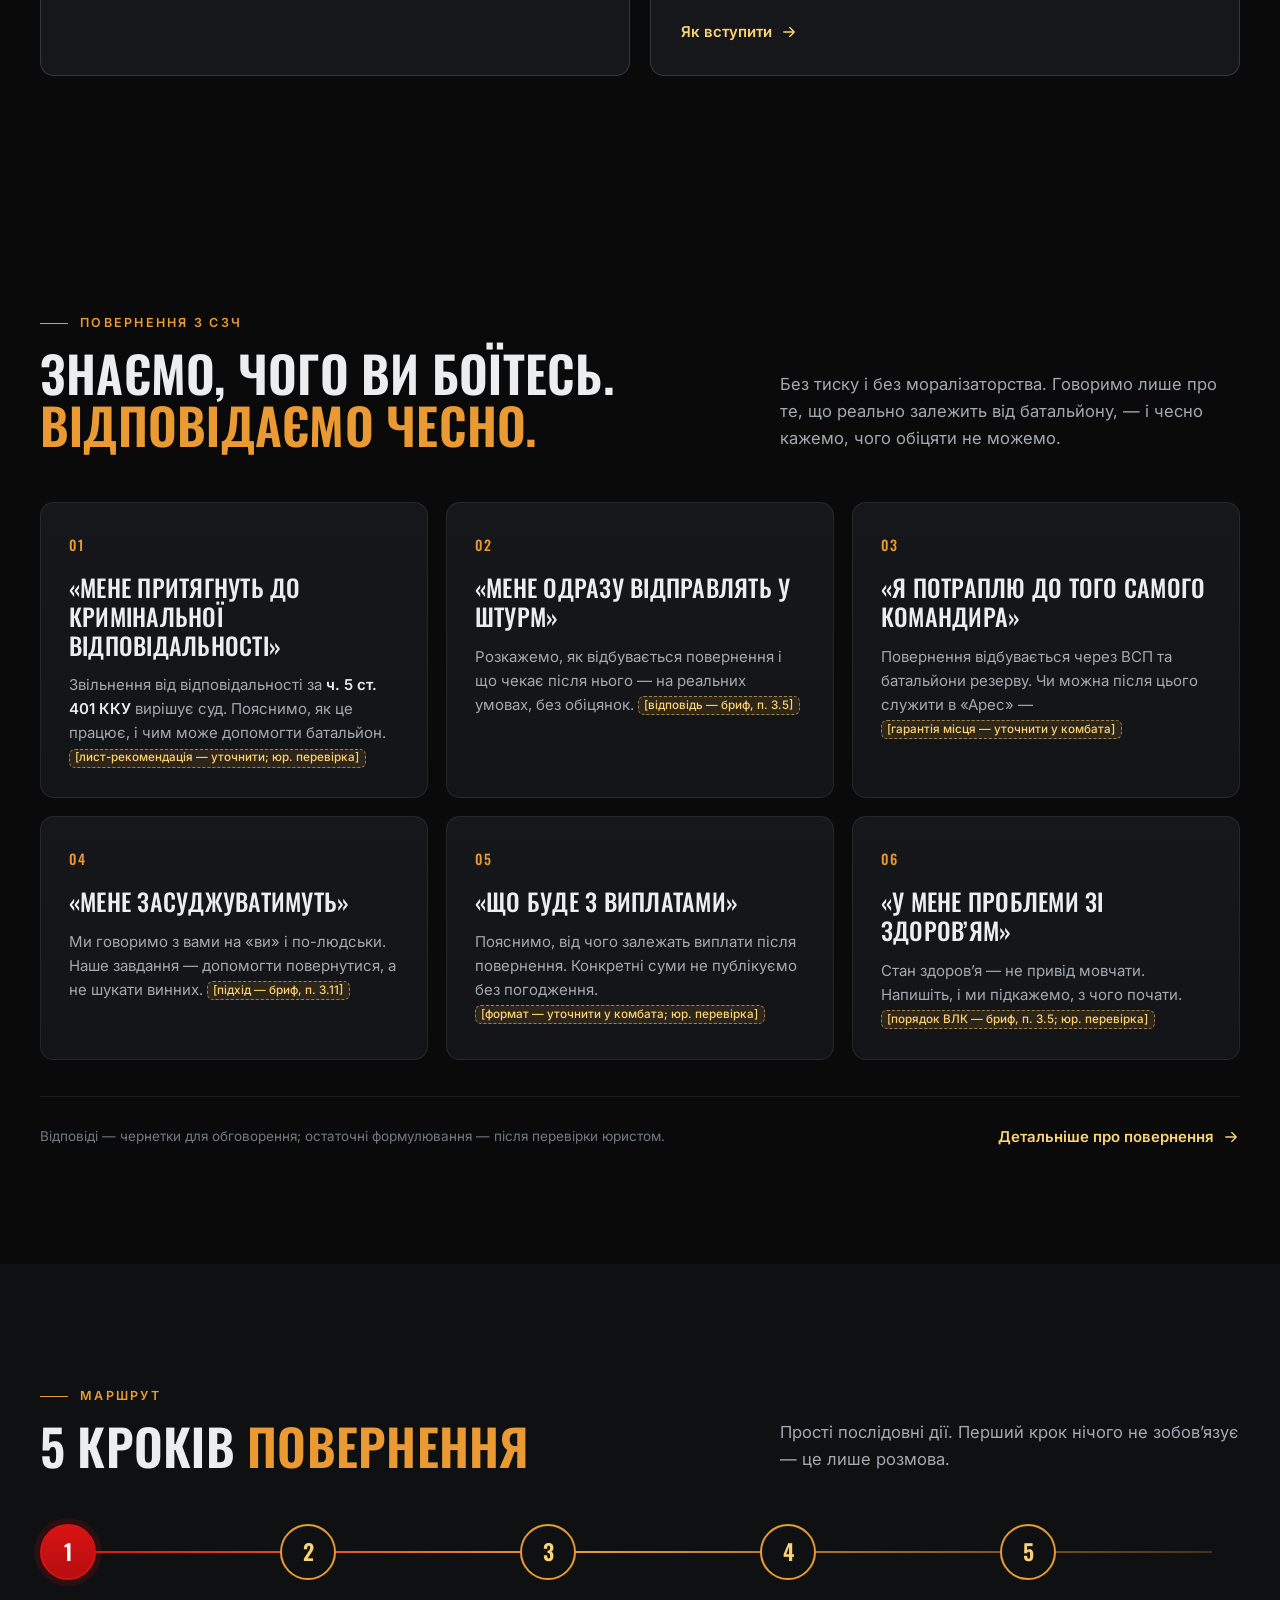
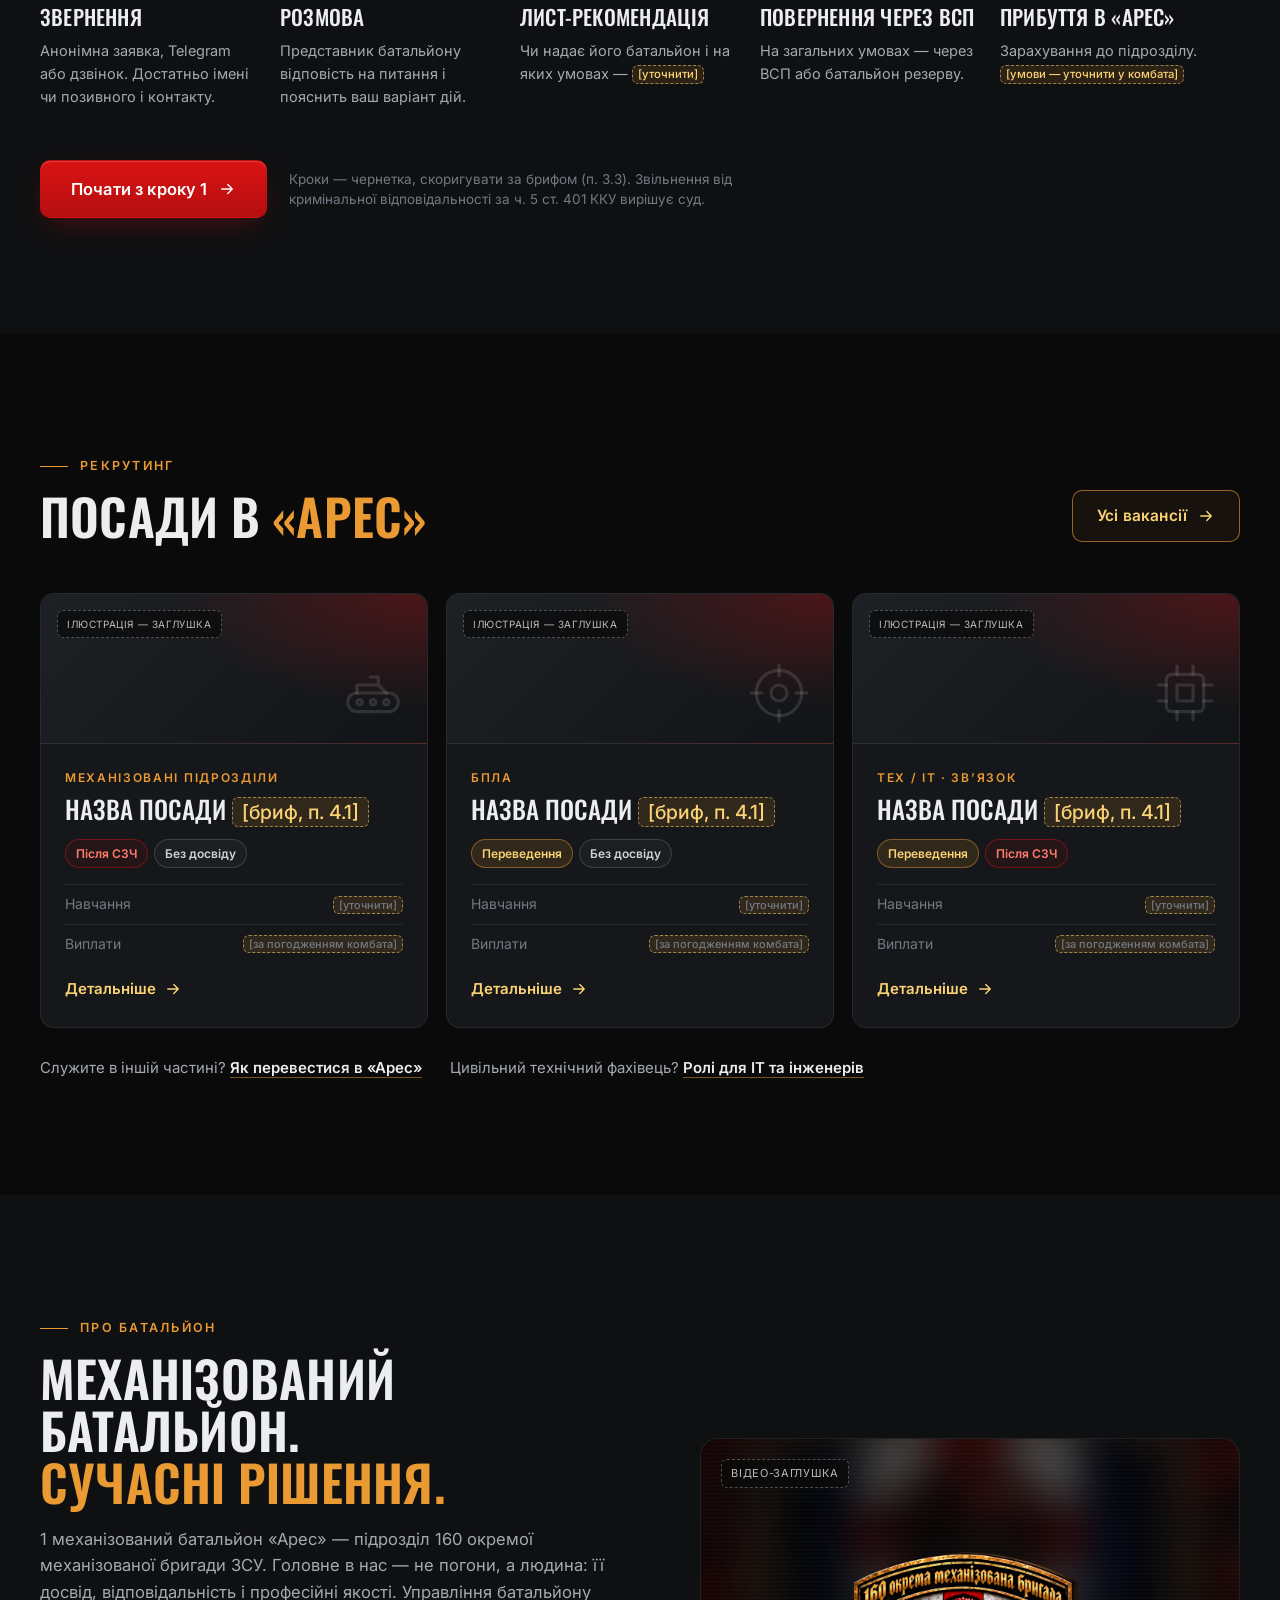
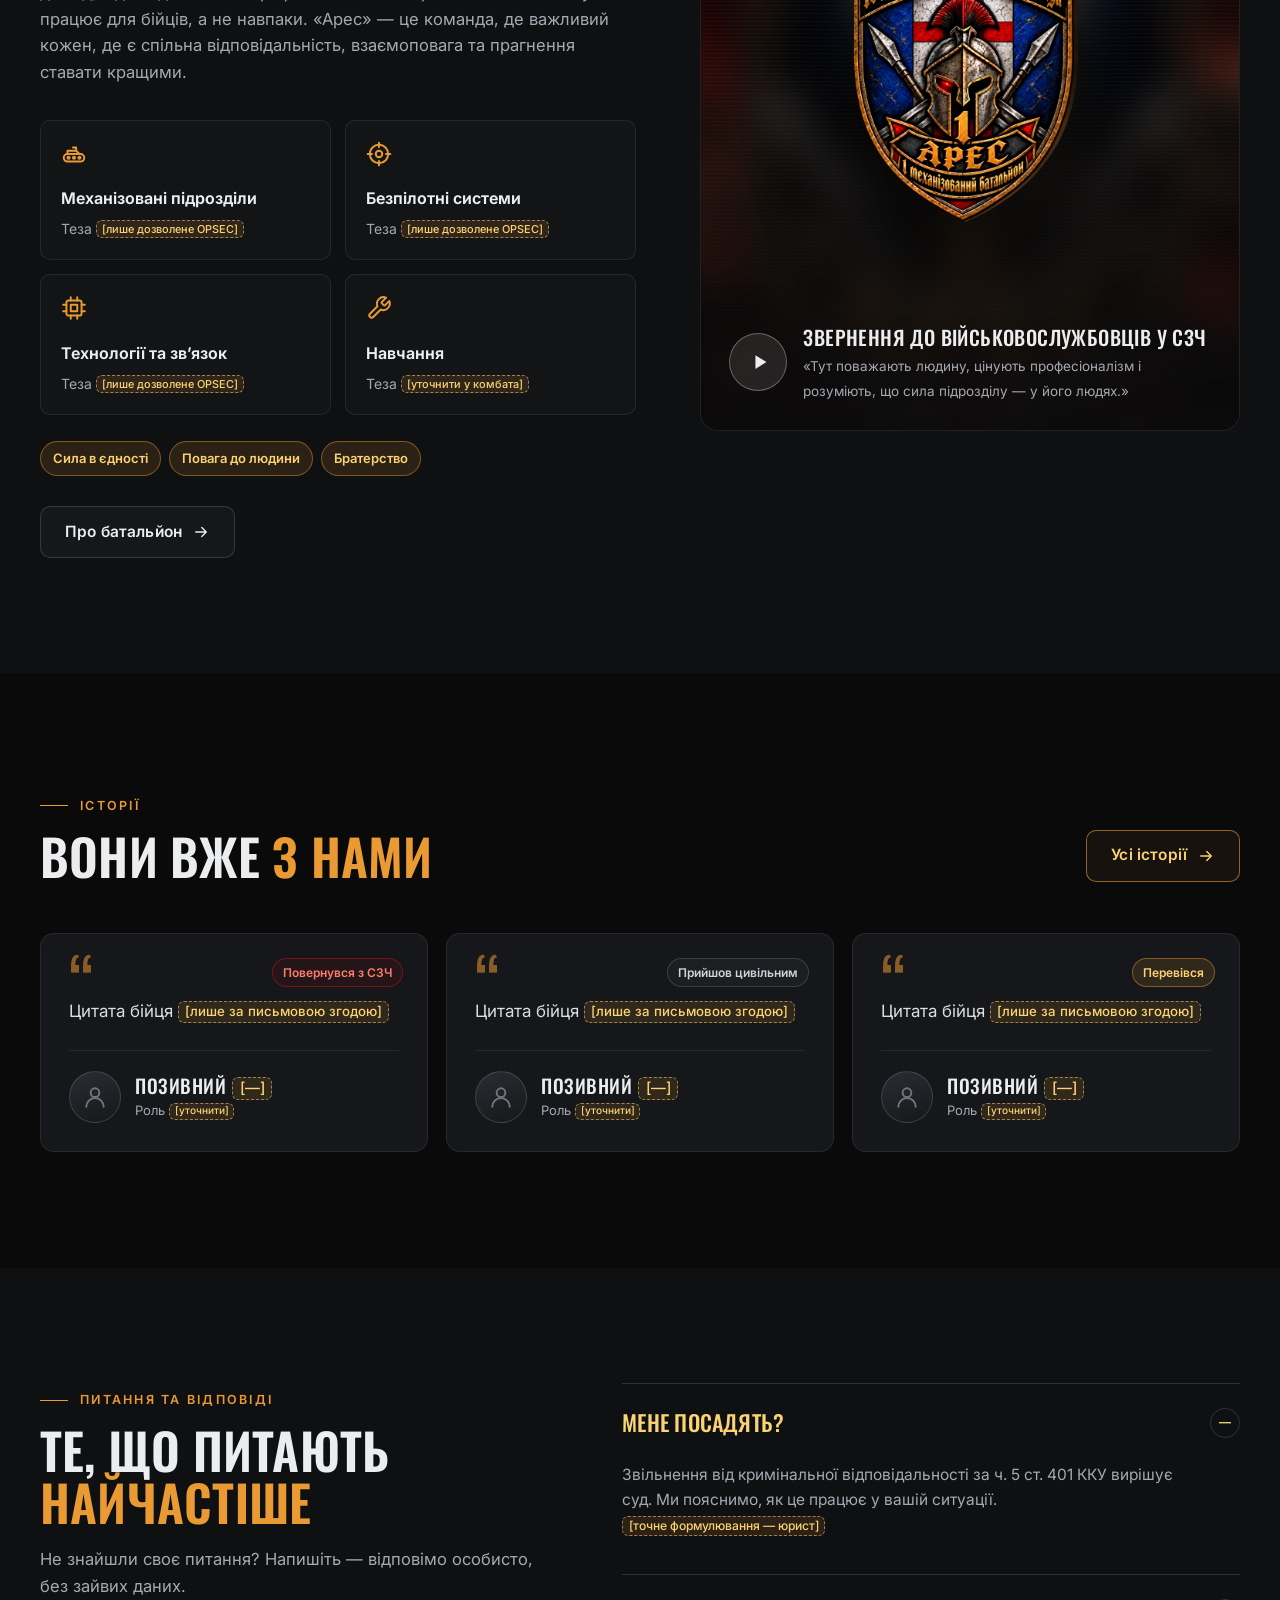
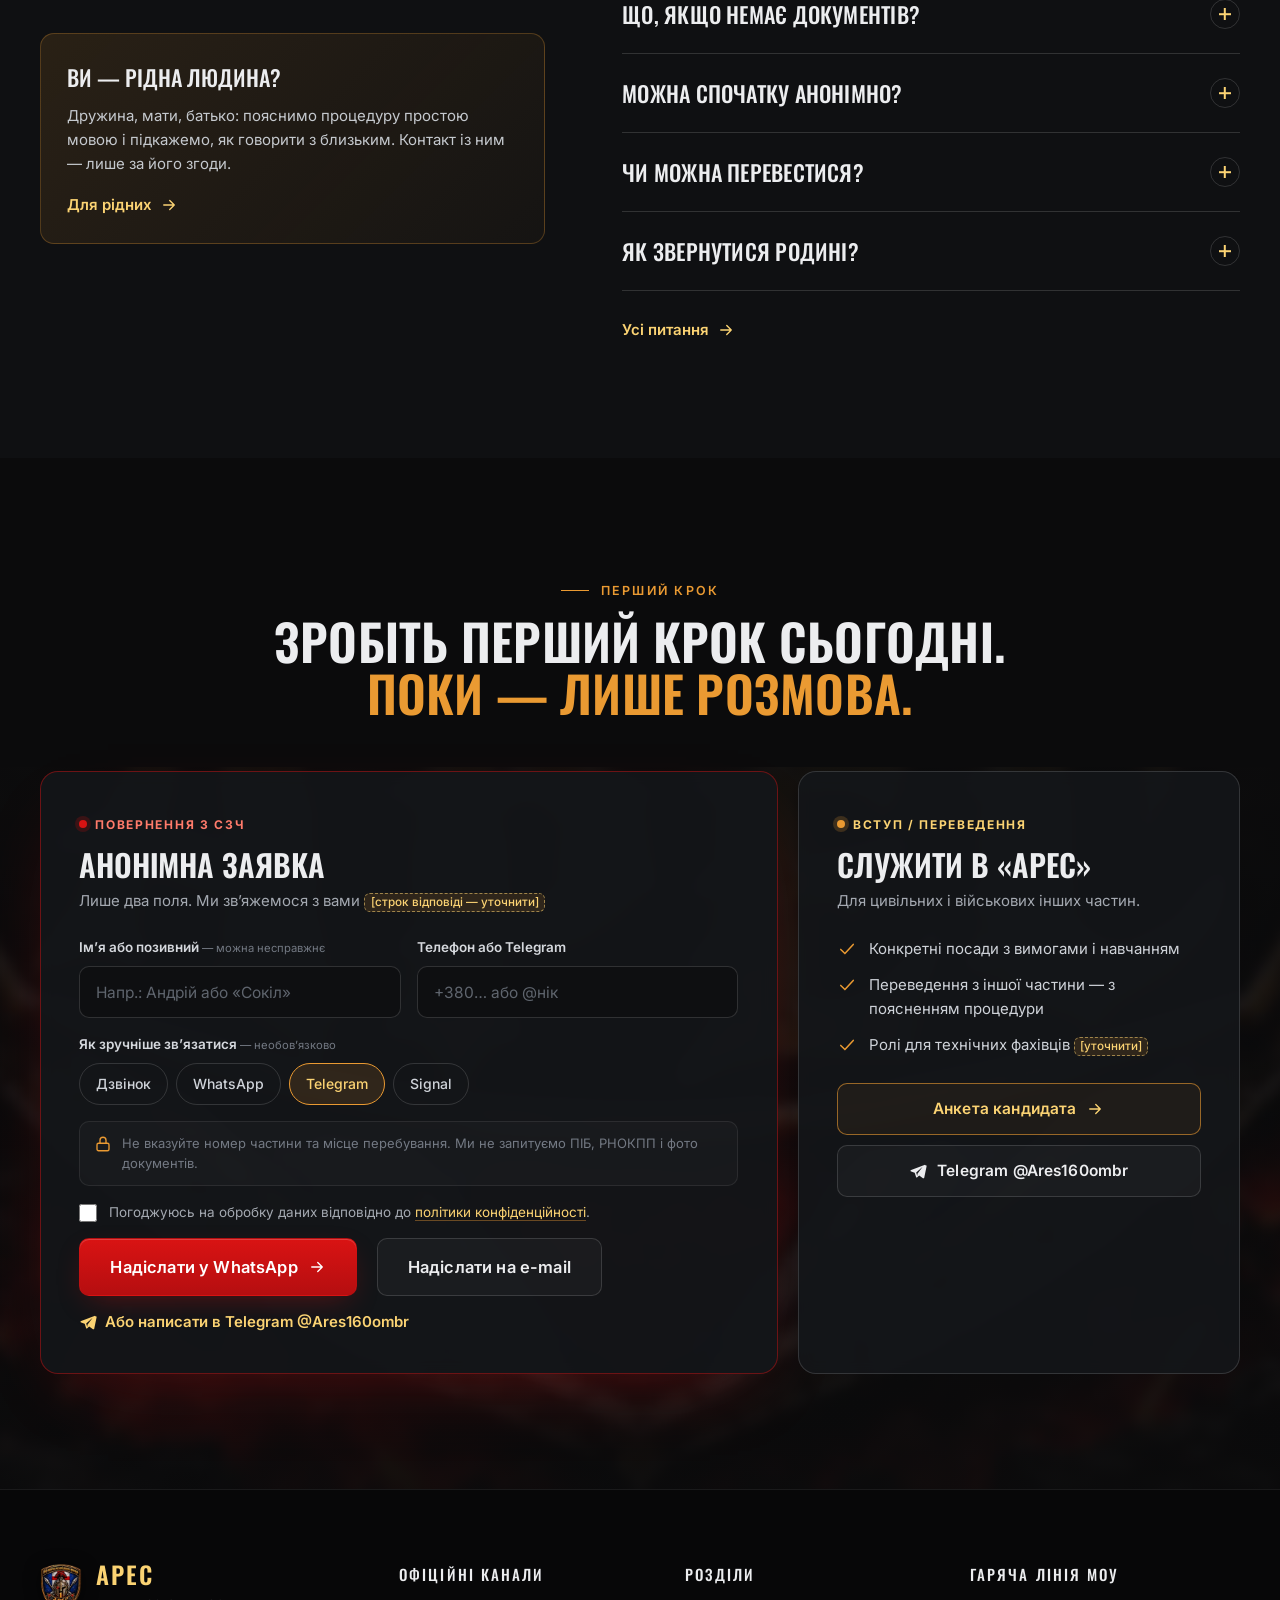
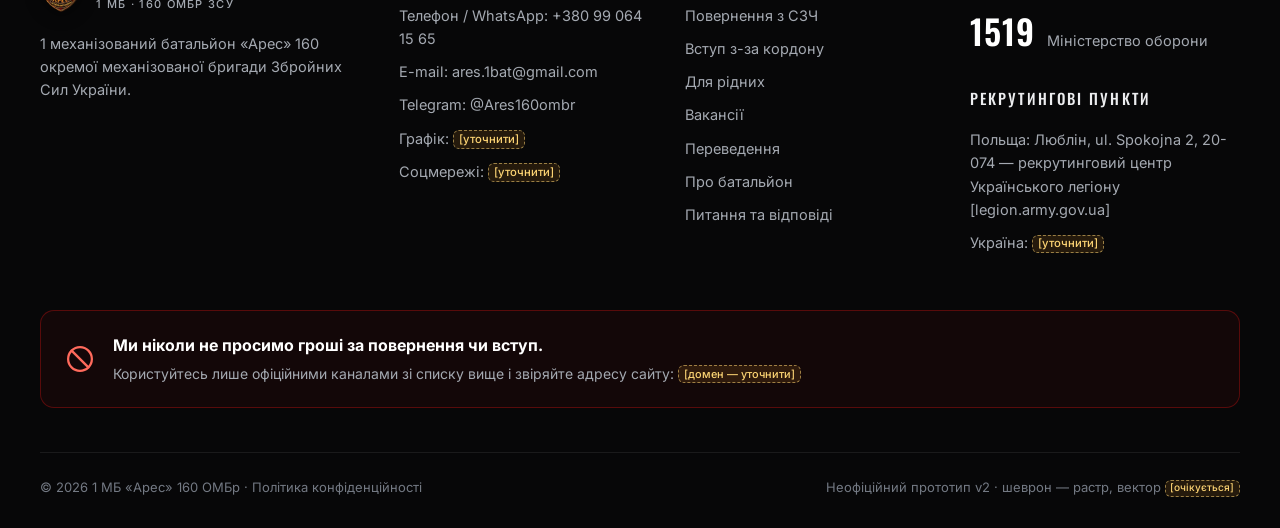
==== commit f6d854a3: "Звернення до військовослужбовців у СЗЧ (маніфест) + цінності на головній" ====
--- a/index.html
+++ b/index.html
@@ -291,7 +291,7 @@
     <div>
       <span class="eyebrow">Про батальйон</span>
       <h2 class="h2" id="about-title">Механізований батальйон.<br><em>Сучасні рішення.</em></h2>
-      <p class="lead">1 механізований батальйон «Арес» — підрозділ 160 окремої механізованої бригади ЗСУ. <span class="tbd">[позиціонування — за рішенням комбата]</span></p>
+      <p class="lead">1 механізований батальйон «Арес» — підрозділ 160 окремої механізованої бригади ЗСУ. Головне в нас — не погони, а людина: її досвід, відповідальність і професійні якості. Управління батальйону працює для бійців, а не навпаки. «Арес» — це команда, де важливий кожен, де є спільна відповідальність, взаємоповага та прагнення ставати кращими.</p>
       <div class="theses">
         <div class="thesis"><svg class="icon"><use href="#i-track"/></svg><h3>Механізовані підрозділи</h3><p>Теза <span class="tbd">[лише дозволене OPSEC]</span></p></div>
         <div class="thesis"><svg class="icon"><use href="#i-target"/></svg><h3>Безпілотні системи</h3><p>Теза <span class="tbd">[лише дозволене OPSEC]</span></p></div>
@@ -299,9 +299,9 @@
         <div class="thesis"><svg class="icon"><use href="#i-wrench"/></svg><h3>Навчання</h3><p>Теза <span class="tbd">[уточнити у комбата]</span></p></div>
       </div>
       <div class="values">
-        <span class="badge badge--gold">Цінність <span class="tbd">[1]</span></span>
-        <span class="badge badge--gold">Цінність <span class="tbd">[2]</span></span>
-        <span class="badge badge--gold">Цінність <span class="tbd">[3]</span></span>
+        <span class="badge badge--gold">Сила в єдності</span>
+        <span class="badge badge--gold">Повага до людини</span>
+        <span class="badge badge--gold">Братерство</span>
       </div>
       <a class="btn btn--ghost" href="#">Про батальйон <svg class="icon"><use href="#i-arrow"/></svg></a>
     </div>
@@ -310,7 +310,7 @@
       <img class="about__shield" src="assets/img/ares-chevron-640.webp" alt="Шеврон батальйону «Арес»" width="640" height="702" loading="lazy">
       <div class="about__play">
         <i><svg class="icon icon--fill"><use href="#i-play"/></svg></i>
-        <div><b>Звернення комбата</b><span>Текст або відео <span class="tbd">[матеріали — уточнити]</span></span></div>
+        <div><b><a href="szch.html#zvernennya">Звернення до військовослужбовців у СЗЧ</a></b><span>«Тут поважають людину, цінують професіоналізм і розуміють, що сила підрозділу — у його людях.»</span></div>
       </div>
     </div>
   </div>
--- a/assets/css/v2.css
+++ b/assets/css/v2.css
@@ -38,3 +38,11 @@
 /* mobile: language switch always visible in header */
 @media (max-width:900px){.header .langs{display:flex!important;padding:2px}.header .langs a{padding:6px 6px;font-size:11.5px}}
 @media (max-width:400px){.header .brand__name{font-size:18px}}
+/* appeal (manifesto) */
+.appeal{max-width:860px;margin:0 auto;padding:clamp(22px,4vw,44px)}
+.appeal p{font-size:17px;line-height:1.65;color:#d6d9de;margin:0 0 14px}
+.appeal .h2{margin:8px 0 22px}
+.appeal__accent{border-left:3px solid var(--gold);padding-left:14px;color:var(--gold-2)!important;font-weight:600}
+.appeal__motto{font-family:var(--display);text-transform:uppercase;font-size:clamp(20px,3vw,28px)!important;color:#fff!important;margin-top:18px!important}
+.appeal .btns{display:flex;flex-wrap:wrap;gap:12px;margin-top:22px}
+.about__play a{color:inherit}
